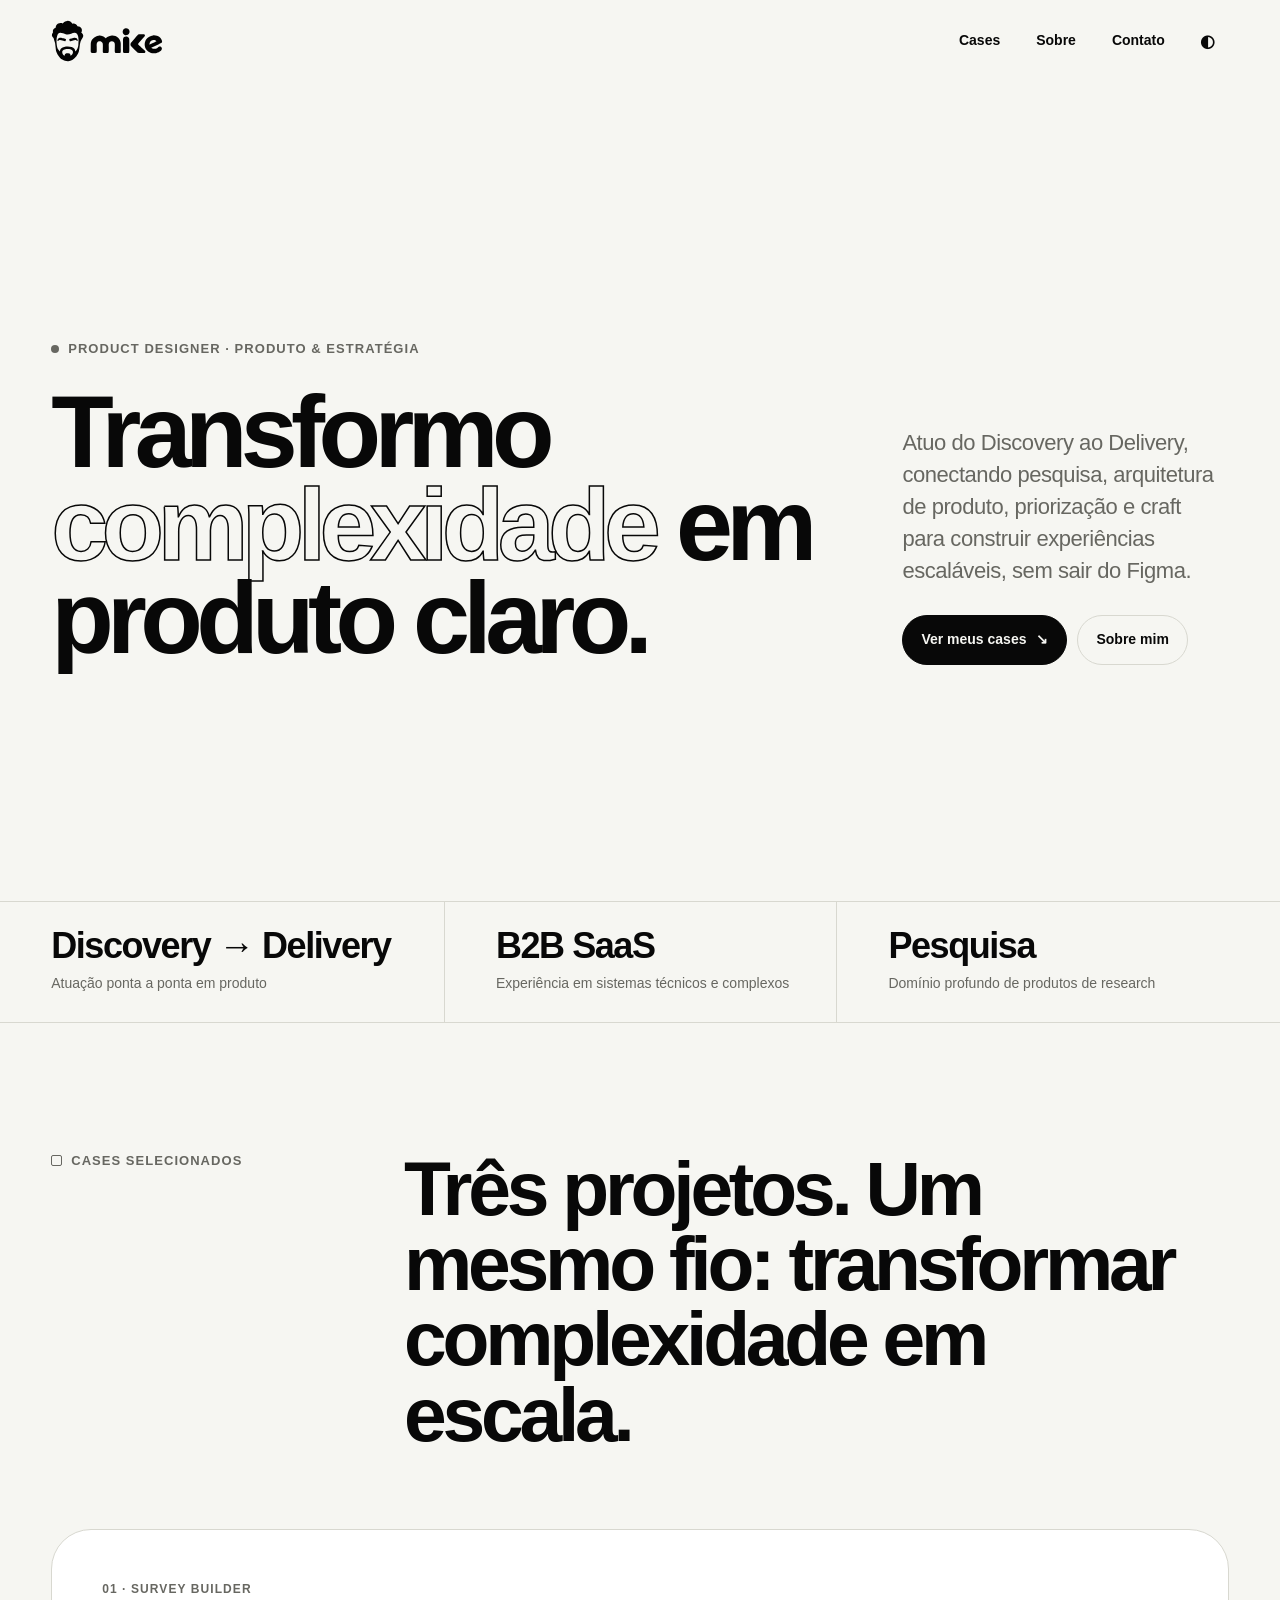
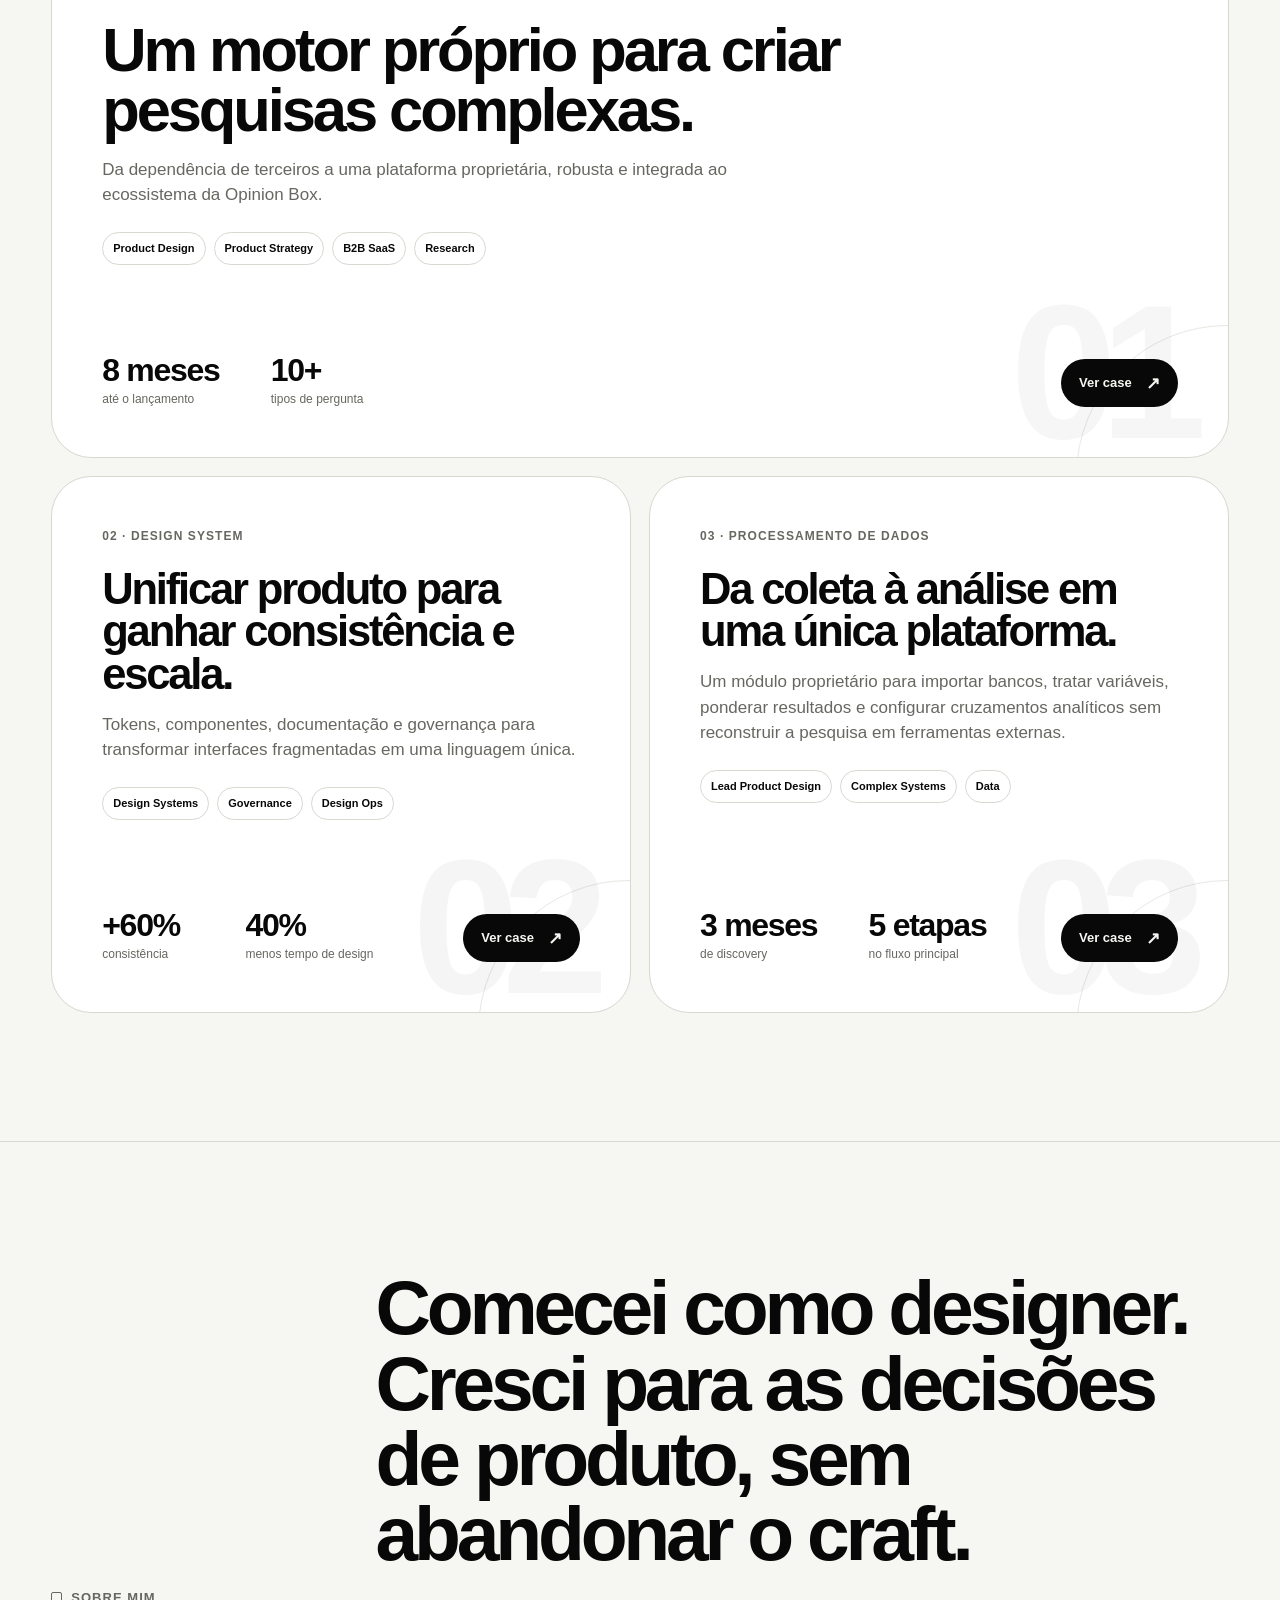
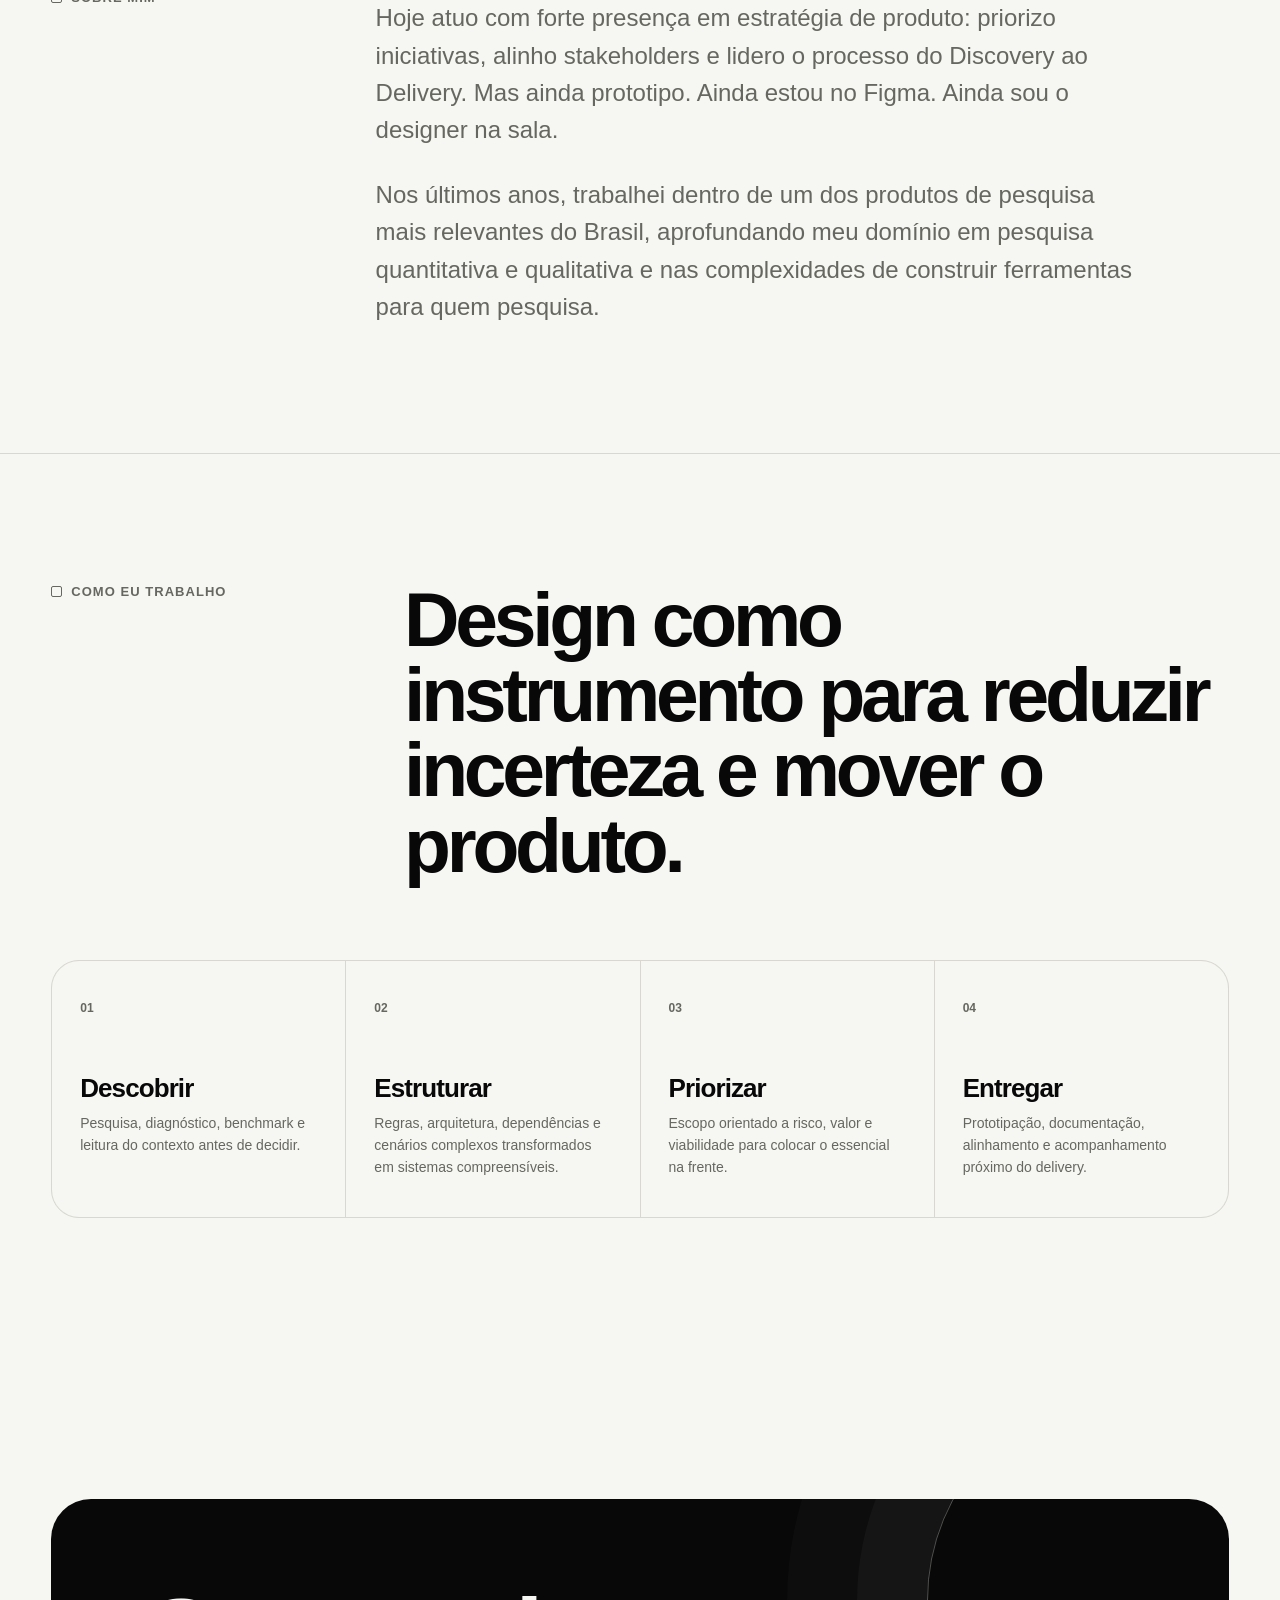
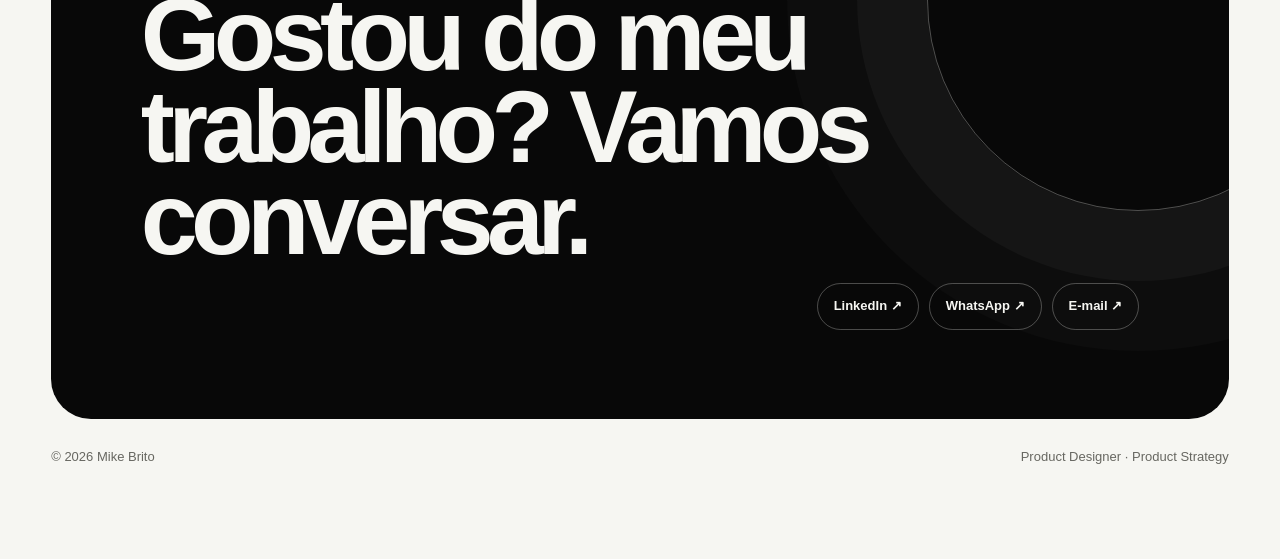
==== index.html @ 039dd430 "Update index.html" ====
<!doctype html>
<html lang="pt-BR" data-theme="light">
<head>
  <meta charset="utf-8" />
  <meta name="robots" content="noindex, nofollow, nosnippet">
  <meta name="googlebot" content="noindex, nofollow, nosnippet">
  <meta name="google-site-verification" content="HN3gIO4SjZoEj9c43ZA66vziBzA7fqectiGhydKP_Zc" />
  <meta name="viewport" content="width=device-width, initial-scale=1" />
  <meta name="description" content="Portfólio de Mike Brito, Product Designer com atuação em estratégia de produto, sistemas complexos e B2B SaaS." />
  <meta name="theme-color" content="#f6f6f2" />
  <title>Mike Brito | Product Designer</title>
  <link rel="canonical" href="https://mikebrito.com.br/" />
  <meta property="og:type" content="website" />
  <meta property="og:locale" content="pt_BR" />
  <meta property="og:site_name" content="Mike Brito | Product Designer" />
  <meta property="og:title" content="Mike Brito | Product Designer" />
  <meta property="og:description" content="Portfólio de Mike Brito, Product Designer com atuação em estratégia de produto, sistemas complexos, UX Research, Design Systems e B2B SaaS." />
  <meta property="og:url" content="https://mikebrito.com.br/" />
  <meta name="twitter:card" content="summary" />
  <meta name="twitter:title" content="Mike Brito | Product Designer" />
  <meta name="twitter:description" content="Portfólio de Mike Brito, Product Designer com atuação em estratégia de produto, sistemas complexos, UX Research, Design Systems e B2B SaaS." />
  <link rel="icon" href="./assets/favicon.svg" type="image/svg+xml" />
  <link rel="manifest" href="./site.webmanifest" />
  <link rel="stylesheet" href="./styles.css" />
</head>
<body>
  <a class="skip-link" href="#conteudo">Pular para o conteúdo</a>

  <header class="site-header">
    <div class="shell nav">
      <a class="brand" href="/" aria-label="Mike Brito, início">
        <img src="./assets/logo.svg" alt="Mike" />
      </a>
      <nav class="nav-links" aria-label="Navegação principal">
        <a href="#cases">Cases</a>
        <a href="#sobre">Sobre</a>
        <a href="#contato">Contato</a>
        <button class="theme-toggle" type="button" aria-label="Alternar tema"><span>◐</span></button>
      </nav>
    </div>
  </header>

  <main id="conteudo">
    <section class="hero">
      <div class="shell hero-grid">
        <div class="reveal">
          <div class="eyebrow">Product Designer · Produto & estratégia</div>
          <h1>Transformo <span class="outline">complexidade</span> em produto claro.</h1>
        </div>
        <div class="hero-copy reveal">
          <p>Atuo do Discovery ao Delivery, conectando pesquisa, arquitetura de produto, priorização e craft para construir experiências escaláveis, sem sair do Figma.</p>
          <div class="cta-row">
            <a class="btn btn-primary" href="#cases">Ver meus cases <span class="arrow">↘</span></a>
            <a class="btn btn-secondary" href="#sobre">Sobre mim</a>
          </div>
        </div>
      </div>
    </section>

    <div class="signal-strip">
      <div class="shell signal-grid">
        <div class="signal reveal"><strong>Discovery → Delivery</strong><span>Atuação ponta a ponta em produto</span></div>
        <div class="signal reveal"><strong>B2B SaaS</strong><span>Experiência em sistemas técnicos e complexos</span></div>
        <div class="signal reveal"><strong>Pesquisa</strong><span>Domínio profundo de produtos de research</span></div>
      </div>
    </div>

    <section class="section" id="cases">
      <div class="shell">
        <div class="section-head reveal">
          <div class="kicker">Cases selecionados</div>
          <h2>Três projetos. Um mesmo fio: transformar complexidade em escala.</h2>
        </div>

        <div class="work-grid">
          <article class="case-card large reveal" data-number="01">
            <div class="card-content">
              <div class="card-index">01 · SURVEY BUILDER</div>
              <h3 class="card-title">Um motor próprio para criar pesquisas complexas.</h3>
              <p class="card-desc">Da dependência de terceiros a uma plataforma proprietária, robusta e integrada ao ecossistema da Opinion Box.</p>
              <div class="card-tags">
                <span class="tag">Product Design</span>
                <span class="tag">Product Strategy</span>
                <span class="tag">B2B SaaS</span>
                <span class="tag">Research</span>
              </div>
            </div>
            <div class="card-footer">
              <div class="case-stats" aria-label="Destaques do projeto">
                <div class="case-stat"><strong>8 meses</strong><span>até o lançamento</span></div>
                <div class="case-stat"><strong>10+</strong><span>tipos de pergunta</span></div>
              </div>
              <a class="case-cta" href="./cases/survey-builder/">Ver case <span aria-hidden="true">↗</span></a>
            </div>
          </article>

          <article class="case-card half reveal" data-number="02">
            <div class="card-content">
              <div class="card-index">02 · DESIGN SYSTEM</div>
              <h3 class="card-title">Unificar produto para ganhar consistência e escala.</h3>
              <p class="card-desc">Tokens, componentes, documentação e governança para transformar interfaces fragmentadas em uma linguagem única.</p>
              <div class="card-tags">
                <span class="tag">Design Systems</span>
                <span class="tag">Governance</span>
                <span class="tag">Design Ops</span>
              </div>
            </div>
            <div class="card-footer">
              <div class="case-stats" aria-label="Destaques do projeto">
                <div class="case-stat"><strong>+60%</strong><span>consistência</span></div>
                <div class="case-stat"><strong>40%</strong><span>menos tempo de design</span></div>
              </div>
              <a class="case-cta" href="./cases/design-system/">Ver case <span aria-hidden="true">↗</span></a>
            </div>
          </article>

          <article class="case-card half reveal" data-number="03">
            <div class="card-content">
              <div class="card-index">03 · PROCESSAMENTO DE DADOS</div>
              <h3 class="card-title">Da coleta à análise em uma única plataforma.</h3>
              <p class="card-desc">Um módulo proprietário para importar bancos, tratar variáveis, ponderar resultados e configurar cruzamentos analíticos sem reconstruir a pesquisa em ferramentas externas.</p>
              <div class="card-tags">
                <span class="tag">Lead Product Design</span>
                <span class="tag">Complex Systems</span>
                <span class="tag">Data</span>
              </div>
            </div>
            <div class="card-footer">
              <div class="case-stats" aria-label="Destaques do projeto">
                <div class="case-stat"><strong>3 meses</strong><span>de discovery</span></div>
                <div class="case-stat"><strong>5 etapas</strong><span>no fluxo principal</span></div>
              </div>
              <a class="case-cta" href="./cases/processamento-de-dados/">Ver case <span aria-hidden="true">↗</span></a>
            </div>
          </article>
        </div>
      </div>
    </section>

    <section class="statement" id="sobre">
      <div class="shell statement-grid">
        <div class="kicker reveal">Sobre mim</div>
        <div class="reveal">
          <h2>Comecei como designer. Cresci para as decisões de produto, sem abandonar o craft.</h2>
          <p>Hoje atuo com forte presença em estratégia de produto: priorizo iniciativas, alinho stakeholders e lidero o processo do Discovery ao Delivery. Mas ainda prototipo. Ainda estou no Figma. Ainda sou o designer na sala.</p>
          <p>Nos últimos anos, trabalhei dentro de um dos produtos de pesquisa mais relevantes do Brasil, aprofundando meu domínio em pesquisa quantitativa e qualitativa e nas complexidades de construir ferramentas para quem pesquisa.</p>
        </div>
      </div>
    </section>

    <section class="section">
      <div class="shell">
        <div class="section-head reveal">
          <div class="kicker">Como eu trabalho</div>
          <h2>Design como instrumento para reduzir incerteza e mover o produto.</h2>
        </div>
        <div class="practice-grid reveal">
          <article class="practice"><span class="n">01</span><h3>Descobrir</h3><p>Pesquisa, diagnóstico, benchmark e leitura do contexto antes de decidir.</p></article>
          <article class="practice"><span class="n">02</span><h3>Estruturar</h3><p>Regras, arquitetura, dependências e cenários complexos transformados em sistemas compreensíveis.</p></article>
          <article class="practice"><span class="n">03</span><h3>Priorizar</h3><p>Escopo orientado a risco, valor e viabilidade para colocar o essencial na frente.</p></article>
          <article class="practice"><span class="n">04</span><h3>Entregar</h3><p>Prototipação, documentação, alinhamento e acompanhamento próximo do delivery.</p></article>
        </div>
      </div>
    </section>

    <section class="contact" id="contato">
      <div class="shell">
        <div class="contact-box reveal">
          <h2>Gostou do meu trabalho? Vamos conversar.</h2>
          <div class="contact-bottom">
            <p></p>
            <div class="contact-links">
              <a href="https://www.linkedin.com/in/mikecbrito/" target="_blank" rel="noopener noreferrer" aria-label="Abrir LinkedIn de Mike Brito">LinkedIn ↗</a>
              <a href="https://wa.me/5531975330995" target="_blank" rel="noopener noreferrer" aria-label="Conversar com Mike Brito pelo WhatsApp">WhatsApp ↗</a>
              <a href="mailto:mikecbrito@gmail.com" aria-label="Enviar e-mail para Mike Brito">E-mail ↗</a>
            </div>
          </div>
        </div>
        <footer class="site-footer"><span>© 2026 Mike Brito</span><span>Product Designer · Product Strategy</span></footer>
      </div>
    </section>
  </main>

  <script src="./script.js"></script>
</body>
</html>
---- styles.css ----
:root {
  --bg: #f6f6f2;
  --surface: #ffffff;
  --surface-2: #ecece6;
  --fg: #080808;
  --muted: #676761;
  --line: #d8d8d0;
  --soft: #efefe9;
  --inverse: #ffffff;
  --shadow: 0 18px 60px rgba(0,0,0,.08);
  --radius-sm: 16px;
  --radius: 28px;
  --radius-lg: 40px;
  --max: 1240px;
  --pad: clamp(20px, 4vw, 56px);
  --display: "Inter", "SF Pro Display", "Segoe UI", Helvetica, Arial, sans-serif;
  --body: "Inter", "SF Pro Text", "Segoe UI", Helvetica, Arial, sans-serif;
}

html[data-theme="dark"] {
  --bg: #0a0a0a;
  --surface: #111111;
  --surface-2: #181818;
  --fg: #f5f5f1;
  --muted: #a9a9a2;
  --line: #2d2d2a;
  --soft: #171715;
  --inverse: #080808;
  --shadow: 0 18px 60px rgba(0,0,0,.35);
}

* { box-sizing: border-box; }
html { scroll-behavior: smooth; }
body {
  margin: 0;
  color: var(--fg);
  background: var(--bg);
  font-family: var(--body);
  font-size: 16px;
  line-height: 1.55;
  -webkit-font-smoothing: antialiased;
  text-rendering: optimizeLegibility;
}

body::selection { background: var(--fg); color: var(--bg); }
a { color: inherit; text-decoration: none; }
button, a { -webkit-tap-highlight-color: transparent; }
img, svg { max-width: 100%; display: block; }

.skip-link {
  position: fixed;
  left: 16px;
  top: -60px;
  z-index: 1000;
  background: var(--fg);
  color: var(--bg);
  padding: 10px 14px;
  border-radius: 999px;
  transition: top .2s ease;
}
.skip-link:focus { top: 16px; }

.shell { width: min(calc(100% - (var(--pad) * 2)), var(--max)); margin-inline: auto; }

.site-header {
  position: sticky;
  top: 0;
  z-index: 100;
  border-bottom: 1px solid transparent;
  transition: background .25s ease, border-color .25s ease, backdrop-filter .25s ease;
}
.site-header.scrolled {
  background: color-mix(in srgb, var(--bg) 86%, transparent);
  border-color: var(--line);
  backdrop-filter: blur(18px);
}
.nav {
  height: 82px;
  display: flex;
  align-items: center;
  justify-content: space-between;
  gap: 24px;
}
.brand { display: inline-flex; align-items: center; width: 112px; }
.brand img { width: 100%; filter: none; }
html[data-theme="dark"] .brand img { filter: invert(1); }
.nav-links { display: flex; align-items: center; gap: 8px; }
.nav-links a, .theme-toggle {
  font-size: 14px;
  font-weight: 650;
  padding: 10px 14px;
  border-radius: 999px;
  border: 0;
  background: transparent;
  color: var(--fg);
}
.nav-links a:hover, .theme-toggle:hover { background: var(--soft); }
.theme-toggle { cursor: pointer; width: 42px; height: 42px; display: grid; place-items: center; padding: 0; }
.theme-toggle span { font-size: 17px; line-height: 1; }

.hero {
  min-height: calc(100svh - 82px);
  display: grid;
  align-items: center;
  padding: clamp(54px, 8vw, 110px) 0 86px;
}
.hero-grid { display: grid; grid-template-columns: 1.4fr .6fr; gap: clamp(40px, 7vw, 100px); align-items: end; }
.eyebrow {
  display: inline-flex;
  align-items: center;
  gap: 9px;
  font-size: 13px;
  font-weight: 750;
  letter-spacing: .08em;
  text-transform: uppercase;
  color: var(--muted);
  margin-bottom: 26px;
}
.eyebrow::before { content: ""; width: 8px; height: 8px; border-radius: 50%; background: currentColor; }
.hero h1, .case-hero h1 {
  margin: 0;
  font-family: var(--display);
  font-size: clamp(54px, 8vw, 118px);
  line-height: .91;
  letter-spacing: -.065em;
  font-weight: 800;
  max-width: 1100px;
}
.hero h1 .outline { color: transparent; -webkit-text-stroke: 1.5px var(--fg); }
.hero-copy { max-width: 420px; }
.hero-copy p { margin: 0 0 28px; color: var(--muted); font-size: clamp(18px, 2vw, 22px); line-height: 1.45; letter-spacing: -.02em; }
.cta-row { display: flex; flex-wrap: wrap; gap: 10px; }
.btn {
  display: inline-flex;
  align-items: center;
  justify-content: center;
  gap: 10px;
  min-height: 50px;
  padding: 0 18px;
  border-radius: 999px;
  border: 1px solid var(--line);
  font-size: 14px;
  font-weight: 750;
  transition: transform .2s ease, background .2s ease, color .2s ease, border-color .2s ease;
}
.btn:hover { transform: translateY(-2px); }
.btn-primary { background: var(--fg); color: var(--bg); border-color: var(--fg); }
.btn-secondary { background: transparent; }
.btn .arrow { transition: transform .2s ease; }
.btn:hover .arrow { transform: translate(2px,-2px); }

.signal-strip { border-block: 1px solid var(--line); }
.signal-grid { display: grid; grid-template-columns: repeat(3, 1fr); }
.signal { padding: 26px 0; }
.signal + .signal { border-left: 1px solid var(--line); padding-left: clamp(24px, 4vw, 56px); }
.signal strong { display: block; font-size: clamp(24px, 3vw, 36px); line-height: 1; letter-spacing: -.04em; margin-bottom: 7px; }
.signal span { color: var(--muted); font-size: 14px; }

.section { padding: clamp(86px, 10vw, 150px) 0; }
.section-head { display: grid; grid-template-columns: .55fr 1.45fr; gap: 40px; align-items: start; margin-bottom: clamp(44px, 6vw, 84px); }
.kicker { font-size: 13px; font-weight: 750; text-transform: uppercase; letter-spacing: .08em; color: var(--muted); }
.section-head h2, .statement h2 {
  margin: 0;
  font-size: clamp(42px, 6vw, 84px);
  line-height: .98;
  letter-spacing: -.055em;
  font-weight: 780;
  max-width: 900px;
}

.work-grid {
  display: grid;
  grid-template-columns: repeat(12, 1fr);
  gap: 18px;
}

.case-card {
  position: relative;
  overflow: hidden;
  grid-column: span 6;
  min-height: 480px;
  border-radius: var(--radius-lg);
  background: var(--surface);
  border: 1px solid var(--line);
  padding: clamp(30px, 4vw, 50px);
  display: flex;
  flex-direction: column;
  justify-content: space-between;
  isolation: isolate;
  transition: transform .3s cubic-bezier(.2,.8,.2,1), border-color .3s ease, box-shadow .3s ease;
}

.case-card::before {
  content: "";
  position: absolute;
  width: 300px;
  height: 300px;
  border: 1px solid var(--line);
  border-radius: 50%;
  right: -150px;
  bottom: -170px;
  z-index: -1;
  opacity: .6;
}

.case-card::after {
  content: attr(data-number);
  position: absolute;
  right: clamp(22px, 3vw, 42px);
  bottom: 16px;
  z-index: -1;
  font-size: clamp(110px, 15vw, 210px);
  line-height: .72;
  letter-spacing: -.09em;
  font-weight: 800;
  color: var(--fg);
  opacity: .035;
  pointer-events: none;
}

.case-card:hover {
  transform: translateY(-4px);
  border-color: color-mix(in srgb, var(--fg) 24%, var(--line));
  box-shadow: 0 18px 48px rgba(0,0,0,.07);
}

.case-card.large {
  grid-column: span 12;
  min-height: 500px;
}

.card-content {
  position: relative;
  z-index: 1;
  max-width: 720px;
}

.case-card.large .card-content { max-width: 820px; }

.card-index {
  font-size: 12px;
  font-weight: 800;
  letter-spacing: .09em;
  color: var(--muted);
}

.card-title {
  margin: 22px 0 16px;
  font-size: clamp(38px, 4.8vw, 68px);
  line-height: .98;
  letter-spacing: -.05em;
  max-width: 820px;
}

.half .card-title {
  font-size: clamp(34px, 3.4vw, 50px);
  max-width: 560px;
}

.card-desc {
  color: var(--muted);
  font-size: 17px;
  line-height: 1.5;
  max-width: 650px;
  margin: 0 0 24px;
}

.card-tags {
  display: flex;
  flex-wrap: wrap;
  gap: 8px;
}

.tag {
  padding: 7px 10px;
  border: 1px solid var(--line);
  border-radius: 999px;
  font-size: 11px;
  font-weight: 700;
  background: color-mix(in srgb, var(--surface) 92%, transparent);
}

.card-footer {
  position: relative;
  z-index: 1;
  display: flex;
  align-items: end;
  justify-content: space-between;
  gap: 28px;
  padding-top: clamp(54px, 7vw, 90px);
}

.case-stats {
  display: flex;
  gap: clamp(24px, 4vw, 54px);
  flex-wrap: wrap;
}

.case-stat { min-width: 92px; }

.case-stat strong {
  display: block;
  font-size: clamp(23px, 2.5vw, 34px);
  line-height: 1;
  letter-spacing: -.04em;
  margin-bottom: 6px;
}

.case-stat span {
  display: block;
  color: var(--muted);
  font-size: 12px;
  line-height: 1.25;
}

.case-cta {
  flex: 0 0 auto;
  display: inline-flex;
  align-items: center;
  justify-content: center;
  gap: 14px;
  min-height: 48px;
  padding: 0 18px;
  border-radius: 999px;
  background: var(--fg);
  color: var(--bg);
  font-size: 13px;
  font-weight: 800;
  transition: transform .2s ease, gap .2s ease;
}

.case-cta span {
  font-size: 17px;
  line-height: 1;
  transition: transform .2s ease;
}

.case-cta:hover { gap: 18px; }
.case-cta:hover span { transform: translate(2px,-2px); }

.statement { border-block: 1px solid var(--line); padding: clamp(80px, 10vw, 150px) 0; }
.statement-grid { display: grid; grid-template-columns: .5fr 1.5fr; gap: 40px; }
.statement p { max-width: 760px; color: var(--muted); font-size: clamp(19px, 2vw, 24px); margin: 28px 0 0; }

.practice-grid { display: grid; grid-template-columns: repeat(4, 1fr); gap: 1px; background: var(--line); border: 1px solid var(--line); border-radius: var(--radius); overflow: hidden; }
.practice { background: var(--bg); padding: 34px 28px 38px; min-height: 240px; }
.practice .n { font-size: 12px; color: var(--muted); font-weight: 800; }
.practice h3 { font-size: 26px; line-height: 1; letter-spacing: -.035em; margin: 56px 0 12px; }
.practice p { color: var(--muted); margin: 0; font-size: 14px; }

.contact {
  padding: clamp(90px, 12vw, 170px) 0 50px;
}
.contact-box {
  background: var(--fg);
  color: var(--bg);
  border-radius: var(--radius-lg);
  padding: clamp(34px, 7vw, 90px);
  min-height: 520px;
  display: flex;
  flex-direction: column;
  justify-content: space-between;
  position: relative;
  overflow: hidden;
}
.contact-box::after { content: ""; width: 420px; height: 420px; border: 1px solid color-mix(in srgb, var(--bg) 30%, transparent); border-radius: 50%; position: absolute; right: -120px; top: -110px; box-shadow: 0 0 0 70px rgba(255,255,255,.03), 0 0 0 140px rgba(255,255,255,.02); }
.contact-box h2 { margin: 0; font-size: clamp(52px, 8vw, 108px); line-height: .9; letter-spacing: -.065em; max-width: 850px; position: relative; z-index: 2; }
.contact-bottom { position: relative; z-index: 2; display: flex; justify-content: space-between; gap: 28px; align-items: end; }
.contact-bottom p { max-width: 520px; opacity: .68; margin: 0; font-size: 18px; }
.contact-links { display: flex; gap: 10px; flex-wrap: wrap; justify-content: flex-end; }
.contact-links a { padding: 12px 16px; border: 1px solid color-mix(in srgb, var(--bg) 28%, transparent); border-radius: 999px; font-size: 13px; font-weight: 750; }
.site-footer { padding: 28px 0 42px; color: var(--muted); font-size: 13px; display: flex; justify-content: space-between; gap: 20px; }

/* Case pages */
.case-main { overflow: clip; }
.back-link { display: inline-flex; gap: 8px; align-items: center; font-size: 13px; font-weight: 750; color: var(--muted); margin-bottom: 54px; }
.back-link:hover { color: var(--fg); }
.case-hero { padding: 70px 0 86px; }
.case-hero .eyebrow { margin-bottom: 20px; }
.case-hero h1 { font-size: clamp(58px, 8vw, 112px); max-width: 1180px; }
.case-deck { margin: 36px 0 0; max-width: 840px; color: var(--muted); font-size: clamp(20px, 2.4vw, 30px); line-height: 1.35; letter-spacing: -.025em; }
.case-meta { margin-top: 70px; display: grid; grid-template-columns: repeat(4, 1fr); border-top: 1px solid var(--line); }
.meta-item { padding: 22px 24px 0 0; }
.meta-item + .meta-item { padding-left: 24px; border-left: 1px solid var(--line); }
.meta-label { display:block; color: var(--muted); font-size: 11px; text-transform: uppercase; letter-spacing: .08em; font-weight: 800; margin-bottom: 7px; }
.meta-value { font-size: 15px; font-weight: 700; }

.case-cover { min-height: 620px; border-radius: var(--radius-lg); border: 1px solid var(--line); background: var(--surface); position: relative; overflow: hidden; }
.case-cover .card-visual { inset: 10% 0 0; }
.case-cover .pipeline { inset: 80px 5% -20px; }
.case-cover .ds-components { inset: 70px 4% -40px; grid-template-columns: repeat(6,1fr); }
.case-cover .survey-flow { bottom: 70px; transform: rotate(0deg); }
.cover-label { position: absolute; z-index: 5; left: 32px; top: 30px; font-size: 12px; font-weight: 800; color: var(--muted); letter-spacing: .06em; text-transform: uppercase; }

.case-layout { display: grid; grid-template-columns: 220px minmax(0, 800px); justify-content: center; gap: 70px; padding: 110px 0 130px; }
.case-toc { position: sticky; top: 118px; align-self: start; }
.case-toc-title { font-size: 11px; text-transform: uppercase; letter-spacing: .08em; font-weight: 800; color: var(--muted); margin-bottom: 16px; }
.case-toc a { display:block; font-size: 13px; color: var(--muted); padding: 7px 0; transition: color .2s ease, transform .2s ease; }
.case-toc a:hover, .case-toc a.active { color: var(--fg); transform: translateX(3px); }
.case-content { min-width: 0; }
.case-section { padding: 0 0 90px; scroll-margin-top: 120px; }
.case-section:last-child { padding-bottom: 0; }
.case-section .section-number { color: var(--muted); font-size: 12px; font-weight: 800; letter-spacing: .08em; margin-bottom: 18px; }
.case-section h2 { margin: 0 0 28px; font-size: clamp(38px, 5vw, 64px); line-height: 1; letter-spacing: -.05em; }
.case-section h3 { margin: 42px 0 14px; font-size: 25px; line-height: 1.15; letter-spacing: -.035em; }
.case-section p { margin: 0 0 20px; font-size: 18px; line-height: 1.68; color: var(--muted); }
.case-section strong { color: var(--fg); }
.case-section ul { margin: 20px 0 0; padding: 0; list-style: none; border-top: 1px solid var(--line); }
.case-section li { padding: 16px 0 16px 28px; border-bottom: 1px solid var(--line); font-size: 16px; color: var(--muted); position: relative; }
.case-section li::before { content: "↳"; position: absolute; left: 0; color: var(--fg); }
.quote { margin: 38px 0; padding: 30px 0; border-block: 1px solid var(--line); font-size: clamp(28px, 4vw, 44px); line-height: 1.12; letter-spacing: -.04em; font-weight: 700; }
.summary-grid { display: grid; grid-template-columns: repeat(3,1fr); gap: 12px; margin: 38px 0 8px; }
.summary-card { border: 1px solid var(--line); border-radius: 22px; padding: 24px; min-height: 220px; background: var(--surface); }
.summary-card span { font-size: 11px; text-transform: uppercase; letter-spacing: .08em; color: var(--muted); font-weight: 800; }
.summary-card h3 { margin: 48px 0 10px; font-size: 22px; }
.summary-card p { font-size: 14px; line-height: 1.5; margin: 0; }
.metric-grid { display: grid; grid-template-columns: repeat(3,1fr); gap: 12px; margin: 38px 0; }
.metric-box { min-height: 180px; background: var(--fg); color: var(--bg); border-radius: 22px; padding: 24px; display: flex; flex-direction: column; justify-content: space-between; }
.metric-box strong { color: inherit; font-size: clamp(34px,4vw,54px); line-height: .95; letter-spacing: -.05em; }
.metric-box span { opacity: .66; font-size: 13px; }
.process-steps { display: grid; grid-template-columns: repeat(2,1fr); gap: 12px; margin: 34px 0; }
.process-card { border: 1px solid var(--line); border-radius: 22px; padding: 24px; min-height: 210px; background: var(--surface); }
.process-card .step { font-size: 12px; color: var(--muted); font-weight: 800; }
.process-card h3 { margin: 44px 0 10px; font-size: 24px; }
.process-card p { font-size: 14px; line-height: 1.5; margin:0; }
.note { background: var(--soft); border-radius: 24px; padding: 26px; margin: 34px 0; }
.note p { margin:0; font-size: 15px; }

.next-case { border-top: 1px solid var(--line); padding: 72px 0 96px; }
.next-case a { display: flex; align-items: end; justify-content: space-between; gap: 30px; }
.next-case small { color: var(--muted); font-size: 12px; text-transform: uppercase; letter-spacing: .08em; font-weight: 800; display:block; margin-bottom: 12px; }
.next-case strong { font-size: clamp(36px,5vw,68px); line-height: .95; letter-spacing: -.05em; }
.next-case .next-arrow { font-size: 54px; transition: transform .2s ease; }
.next-case a:hover .next-arrow { transform: translate(8px,-8px); }

.reveal { opacity: 0; transform: translateY(18px); transition: opacity .6s ease, transform .6s cubic-bezier(.2,.8,.2,1); }
.reveal.visible { opacity: 1; transform: translateY(0); }

@media (prefers-reduced-motion: reduce) {
  html { scroll-behavior: auto; }
  *, *::before, *::after { transition: none !important; animation: none !important; }
  .reveal { opacity: 1; transform: none; }
}

@media (max-width: 980px) {
  .hero-grid, .section-head, .statement-grid { grid-template-columns: 1fr; }
  .hero-copy { max-width: 660px; }
  .case-card.half { grid-column: span 12; }
  .practice-grid { grid-template-columns: repeat(2,1fr); }
  .case-layout { grid-template-columns: 1fr; gap: 0; }
  .case-toc { display: none; }
  .case-content { max-width: 800px; margin-inline: auto; }
  .summary-grid, .metric-grid { grid-template-columns: 1fr; }
  .summary-card { min-height: 180px; }
  .case-meta { grid-template-columns: repeat(2,1fr); gap: 0; }
  .meta-item:nth-child(3) { border-left: 0; padding-left: 0; margin-top: 22px; padding-top: 22px; border-top: 1px solid var(--line); }
  .meta-item:nth-child(4) { margin-top: 22px; padding-top: 22px; border-top: 1px solid var(--line); }
}

@media (max-width: 720px) {
  .nav { height: 72px; }
  .brand { width: 96px; }
  .nav-links a { display:none; }
  .hero { min-height: auto; padding-top: 70px; }
  .hero h1 { font-size: clamp(52px, 16vw, 78px); }
  .signal-grid { grid-template-columns: 1fr; }
  .signal + .signal { border-left: 0; border-top: 1px solid var(--line); padding-left: 0; }
  .case-card, .case-card.large { min-height: 0; padding: 28px; }
  .card-footer { flex-direction: column; align-items: flex-start; padding-top: 54px; }
  .case-stats { gap: 28px; }
  .case-cta { width: 100%; justify-content: space-between; }
  .case-card::after { font-size: 140px; right: 18px; bottom: 14px; }
  .practice-grid { grid-template-columns: 1fr; }
  .contact-bottom { flex-direction: column; align-items: flex-start; }
  .contact-links { justify-content: flex-start; }
  .site-footer { flex-direction: column; }
  .case-hero { padding-top: 46px; }
  .case-hero h1 { font-size: clamp(50px, 15vw, 78px); }
  .case-meta { grid-template-columns: 1fr; }
  .meta-item, .meta-item + .meta-item, .meta-item:nth-child(3), .meta-item:nth-child(4) { border-left:0; border-top:1px solid var(--line); padding: 18px 0 0; margin-top:18px; }
  .case-cover { min-height: 480px; }
  .case-cover .ds-components { grid-template-columns: repeat(3,1fr); }
  .case-cover .survey-flow { left: -30%; right: -30%; bottom: 70px; }
  .case-layout { padding: 80px 0 100px; }
  .process-steps { grid-template-columns: 1fr; }
}

/* === Survey Builder case — editorial v5 === */
.case-hero-editorial { padding-bottom: 72px; }
.case-hero-editorial h1 { max-width: 1080px; }
.case-meta-editorial { margin-top: 64px; }

.case-visual-lead { padding-bottom: 74px; }
.product-frame {
  border: 1px solid var(--line);
  background: var(--surface);
  border-radius: clamp(22px, 3vw, 34px);
  overflow: hidden;
  box-shadow: var(--shadow);
}
.product-frame img { width: 100%; height: auto; }
.product-frame-bar {
  min-height: 48px;
  display: flex;
  align-items: center;
  gap: 7px;
  padding: 0 18px;
  border-bottom: 1px solid var(--line);
  background: var(--surface);
}
.product-frame-bar > span { width: 8px; height: 8px; border-radius: 50%; background: var(--line); }
.product-frame-bar small { margin-left: 8px; color: var(--muted); font-size: 11px; font-weight: 700; letter-spacing: .02em; }
.product-frame-hero { border-radius: clamp(24px, 4vw, 42px); }
.visual-lead-caption { display: grid; grid-template-columns: 220px 1fr; gap: 34px; padding: 20px 6px 0; }
.visual-lead-caption span { text-transform: uppercase; letter-spacing: .08em; font-size: 11px; font-weight: 800; color: var(--muted); }
.visual-lead-caption p { margin: 0; max-width: 680px; color: var(--muted); font-size: 14px; }

.case-punchline { border-block: 1px solid var(--line); padding: clamp(64px, 8vw, 108px) 0; }
.case-punchline-grid { display: grid; grid-template-columns: 220px minmax(0, 1fr); gap: 70px; align-items: start; }
.case-punchline p { margin: 0; max-width: 880px; font-size: clamp(32px, 4.7vw, 62px); line-height: 1.03; letter-spacing: -.045em; font-weight: 720; }

.case-layout-wide { grid-template-columns: 210px minmax(0, 820px); gap: 72px; }
.case-content-editorial .case-section { padding-bottom: 112px; }
.case-lead { font-size: 21px !important; line-height: 1.55 !important; color: var(--fg) !important; }
.summary-grid-clean .summary-card { min-height: 250px; }

.constraint-band { margin: 42px 0 46px; display: grid; grid-template-columns: repeat(3, 1fr); border-block: 1px solid var(--line); }
.constraint-band > div { padding: 28px 20px 30px 0; }
.constraint-band > div + div { border-left: 1px solid var(--line); padding-left: 24px; }
.constraint-band strong { display: block; font-size: clamp(35px, 4vw, 52px); line-height: 1; letter-spacing: -.05em; margin-bottom: 9px; }
.constraint-band span { display: block; color: var(--muted); font-size: 12px; line-height: 1.35; }

.decision-list { margin: 46px 0 0; border-top: 1px solid var(--line); }
.decision-list article { display: grid; grid-template-columns: 64px 1fr; gap: 18px; padding: 28px 0; border-bottom: 1px solid var(--line); }
.decision-list article > span { color: var(--muted); font-size: 12px; font-weight: 800; letter-spacing: .08em; padding-top: 6px; }
.decision-list h3 { margin: 0 0 9px; font-size: 24px; }
.decision-list p { margin: 0; font-size: 15px; line-height: 1.55; }

.case-media { margin: 44px 0 10px; }
.case-media-wide { width: min(1120px, calc(100vw - (var(--pad) * 2))); margin-left: 50%; transform: translateX(-50%); }
.media-frame { border: 1px solid var(--line); background: var(--surface); border-radius: 24px; overflow: hidden; box-shadow: 0 14px 45px rgba(0,0,0,.06); }
.media-frame img { width: 100%; }
.case-media figcaption { display: grid; grid-template-columns: 200px 1fr; gap: 28px; padding: 16px 4px 0; color: var(--muted); font-size: 13px; line-height: 1.45; }
.case-media figcaption strong { color: var(--fg); }

.media-pair { display: grid; grid-template-columns: 1fr 1fr; gap: 18px; margin-top: 18px; }
.media-pair .case-media { width: auto; margin: 0; transform: none; }
.media-pair .case-media figcaption { display: block; padding: 13px 4px 0; }
.media-pair .case-media figcaption strong { display: block; margin-bottom: 4px; }

.respondent-grid { display: grid; grid-template-columns: 1fr 320px; gap: clamp(42px, 6vw, 80px); align-items: center; margin-top: 34px; }
.respondent-copy p { max-width: 560px; }
.respondent-points { display: flex; flex-wrap: wrap; gap: 8px; margin-top: 28px; }
.respondent-points span { border: 1px solid var(--line); border-radius: 999px; padding: 8px 11px; font-size: 11px; font-weight: 750; }
.mobile-showcase { margin: 0; }
.phone-frame { background: #111; padding: 12px; border-radius: 42px; box-shadow: var(--shadow); max-width: 280px; margin-inline: auto; }
.phone-frame img { border-radius: 30px; width: 100%; }
.mobile-showcase figcaption { color: var(--muted); font-size: 11px; text-align: center; margin-top: 12px; }

.impact-list { margin-top: 40px; border-top: 1px solid var(--line); }
.impact-list > div { display: grid; grid-template-columns: 64px 1fr; gap: 18px; padding: 22px 0; border-bottom: 1px solid var(--line); }
.impact-list span { color: var(--muted); font-size: 12px; font-weight: 800; letter-spacing: .08em; }
.impact-list p { margin: 0; font-size: 15px; line-height: 1.5; }

.role-grid { display: grid; grid-template-columns: repeat(2, 1fr); gap: 12px; margin: 40px 0; }
.role-grid > div { min-height: 190px; border: 1px solid var(--line); border-radius: 22px; padding: 24px; background: var(--surface); }
.role-grid span { font-size: 11px; font-weight: 800; text-transform: uppercase; letter-spacing: .08em; color: var(--muted); }
.role-grid p { margin: 56px 0 0; font-size: 14px; line-height: 1.5; }
.closing-learning { margin-top: 54px; padding: 34px 0; border-block: 1px solid var(--line); }
.closing-learning span { display: block; color: var(--muted); font-size: 11px; font-weight: 800; text-transform: uppercase; letter-spacing: .08em; margin-bottom: 16px; }
.closing-learning p { margin: 0; color: var(--fg); font-size: clamp(24px, 3vw, 35px); line-height: 1.25; letter-spacing: -.03em; }

.case-gallery-end { border-top: 1px solid var(--line); padding: clamp(88px, 10vw, 140px) 0; }
.gallery-end-head { display: grid; grid-template-columns: 220px 1fr; gap: 70px; margin-bottom: 52px; }
.gallery-end-head h2 { margin: 0; max-width: 760px; font-size: clamp(40px, 5vw, 68px); line-height: 1; letter-spacing: -.05em; }

@media (max-width: 1100px) {
  .case-media-wide { width: 100%; margin-left: 0; transform: none; }
  .case-punchline-grid, .gallery-end-head { grid-template-columns: 1fr; gap: 22px; }
}

@media (max-width: 820px) {
  .visual-lead-caption { grid-template-columns: 1fr; gap: 8px; }
  .constraint-band { grid-template-columns: 1fr; }
  .constraint-band > div, .constraint-band > div + div { border-left: 0; padding: 22px 0; }
  .constraint-band > div + div { border-top: 1px solid var(--line); }
  .media-pair, .respondent-grid, .role-grid { grid-template-columns: 1fr; }
  .respondent-grid { gap: 34px; }
  .phone-frame { max-width: 300px; }
  .case-media figcaption { grid-template-columns: 1fr; gap: 4px; }
}

@media (max-width: 560px) {
  .product-frame-bar { min-height: 40px; padding-inline: 12px; }
  .product-frame-bar small { white-space: nowrap; overflow: hidden; text-overflow: ellipsis; }
  .case-punchline { padding: 56px 0; }
  .case-punchline p { font-size: 34px; }
  .decision-list article, .impact-list > div { grid-template-columns: 42px 1fr; gap: 10px; }
  .summary-grid-clean .summary-card { min-height: 190px; }
}

/* === Processamento + Design System cases — v6 === */
.process-steps-five { grid-template-columns: repeat(5, minmax(0, 1fr)); }
.process-steps-five .process-card { min-height: 250px; }
.compact-decisions { margin-top: 28px; }
.product-principle { margin-top: 48px; }

.dependency-flow {
  display: grid;
  grid-template-columns: minmax(0,1fr) auto minmax(0,1fr) auto minmax(0,1fr) auto minmax(0,1fr);
  gap: 12px;
  align-items: center;
  margin: 44px 0 12px;
}
.dependency-node {
  min-height: 156px;
  border: 1px solid var(--line);
  border-radius: 22px;
  background: var(--surface);
  padding: 20px;
  display: flex;
  flex-direction: column;
  justify-content: space-between;
}
.dependency-node > span {
  font-size: 10px;
  font-weight: 800;
  letter-spacing: .08em;
  color: var(--muted);
}
.dependency-node strong {
  display: block;
  font-size: 18px;
  line-height: 1.05;
  letter-spacing: -.025em;
}
.dependency-node small { color: var(--muted); font-size: 11px; }
.dependency-node-dark { background: var(--fg); color: var(--bg); border-color: var(--fg); }
.dependency-node-dark > span,
.dependency-node-dark small { color: color-mix(in srgb, var(--bg) 62%, transparent); }
.dependency-arrow { color: var(--muted); font-size: 22px; text-align: center; }

.ds-cover-frame { background: #fff; }
.ds-cover-frame img { display: block; width: 100%; }

.comparison-section { margin-top: 48px; }
.comparison-section-spaced { margin-top: 86px; }
.comparison-head {
  display: grid;
  grid-template-columns: 220px minmax(0, 1fr);
  gap: 36px;
  align-items: start;
  margin-bottom: 22px;
}
.comparison-head > span {
  font-size: 11px;
  font-weight: 800;
  letter-spacing: .08em;
  text-transform: uppercase;
  color: var(--muted);
}
.comparison-head p {
  margin: 0;
  max-width: 720px;
  color: var(--muted);
  font-size: 14px;
  line-height: 1.55;
}
.before-after-grid {
  display: grid;
  grid-template-columns: 1fr 1fr;
  gap: 18px;
  align-items: stretch;
}
.comparison-card { margin: 0; min-width: 0; }
.comparison-label {
  display: flex;
  align-items: baseline;
  justify-content: space-between;
  gap: 18px;
  padding: 0 4px 12px;
}
.comparison-label span {
  font-size: 12px;
  font-weight: 850;
  letter-spacing: .08em;
  text-transform: uppercase;
}
.comparison-label small { color: var(--muted); font-size: 11px; }
.comparison-before .media-frame { opacity: .78; }
.comparison-after .media-frame { box-shadow: 0 18px 54px rgba(0,0,0,.09); }
.comparison-card .media-frame {
  height: 100%;
  display: flex;
  align-items: center;
  background: #fff;
}
.comparison-card .media-frame img { width: 100%; height: auto; }

.result-band { margin-top: 42px; }
.result-metrics {
  display: grid;
  grid-template-columns: repeat(3, 1fr);
  gap: 12px;
  margin: 40px 0 48px;
}
.result-metrics > div {
  min-height: 210px;
  border: 1px solid var(--line);
  border-radius: 24px;
  background: var(--surface);
  padding: 24px;
  display: flex;
  flex-direction: column;
  justify-content: space-between;
}
.result-metrics strong {
  font-size: clamp(38px, 4.8vw, 62px);
  line-height: .95;
  letter-spacing: -.055em;
}
.result-metrics span {
  max-width: 210px;
  color: var(--muted);
  font-size: 12px;
  line-height: 1.4;
}
.collab-link { margin-top: 26px !important; }
.collab-link a {
  display: inline-flex;
  align-items: center;
  min-height: 42px;
  padding: 0 16px;
  border: 1px solid var(--line);
  border-radius: 999px;
  font-size: 12px;
  font-weight: 750;
}
.collab-link a:hover { border-color: var(--fg); }
.gallery-comparison { margin-top: 8px; }

@media (max-width: 1100px) {
  .process-steps-five { grid-template-columns: repeat(2, minmax(0, 1fr)); }
  .process-steps-five .process-card:last-child { grid-column: span 2; }
  .dependency-flow { grid-template-columns: 1fr; gap: 8px; }
  .dependency-arrow { transform: rotate(90deg); height: 24px; line-height: 24px; }
  .dependency-node { min-height: 130px; }
}

@media (max-width: 820px) {
  .before-after-grid, .result-metrics { grid-template-columns: 1fr; }
  .comparison-head { grid-template-columns: 1fr; gap: 8px; }
  .comparison-section-spaced { margin-top: 64px; }
  .comparison-before .media-frame { opacity: 1; }
}

@media (max-width: 560px) {
  .process-steps-five { grid-template-columns: 1fr; }
  .process-steps-five .process-card:last-child { grid-column: auto; }
  .dependency-node { min-height: 118px; }
  .result-metrics > div { min-height: 170px; }
}


/* === Identity rail, restrained interface layer v8 === */
.identity-rail-section {
  padding: 0 0 28px;
}
.identity-rail {
  display: grid;
  grid-template-columns: auto 1fr auto;
  align-items: center;
  gap: clamp(22px, 4vw, 52px);
  min-height: 92px;
  padding: 16px 20px;
  border: 1px solid var(--line);
  border-radius: 22px;
  background: var(--surface);
}
.identity-person {
  display: inline-flex;
  align-items: center;
  gap: 12px;
  min-width: max-content;
}
.identity-mark {
  width: 44px;
  height: 44px;
  display: grid;
  place-items: center;
  border: 1px solid var(--line);
  border-radius: 14px;
  background: var(--bg);
  overflow: hidden;
}
.identity-mark img {
  width: 26px;
  height: auto;
}
html[data-theme="dark"] .identity-mark img { filter: invert(1); }
.identity-name { display: grid; gap: 2px; }
.identity-name strong { font-size: 14px; line-height: 1.1; }
.identity-name small { color: var(--muted); font-size: 12px; }
.identity-meta {
  display: flex;
  justify-content: center;
  flex-wrap: wrap;
  gap: 8px;
}
.identity-meta span {
  display: inline-flex;
  align-items: center;
  min-height: 34px;
  padding: 0 12px;
  border: 1px solid var(--line);
  border-radius: 999px;
  color: var(--muted);
  font-size: 12px;
  font-weight: 700;
}
.identity-domain {
  display: inline-flex;
  align-items: center;
  gap: 8px;
  min-height: 40px;
  padding: 0 14px;
  border-radius: 999px;
  background: var(--fg);
  color: var(--bg);
  font-size: 12px;
  font-weight: 800;
  white-space: nowrap;
  transition: transform .2s ease;
}
.identity-domain:hover { transform: translateY(-2px); }

/* Subtle system details, kept out of the content hierarchy */
.section-head .kicker,
.statement-grid .kicker {
  display: inline-flex;
  align-items: center;
  gap: 9px;
}
.section-head .kicker::before,
.statement-grid .kicker::before {
  content: "";
  width: 9px;
  height: 9px;
  border: 1px solid currentColor;
  border-radius: 2px;
}

@media (max-width: 900px) {
  .identity-rail { grid-template-columns: 1fr auto; }
  .identity-meta { grid-column: 1 / -1; justify-content: flex-start; order: 3; }
}
@media (max-width: 620px) {
  .identity-rail { grid-template-columns: 1fr; align-items: start; }
  .identity-meta { grid-column: auto; }
  .identity-domain { width: fit-content; }
}
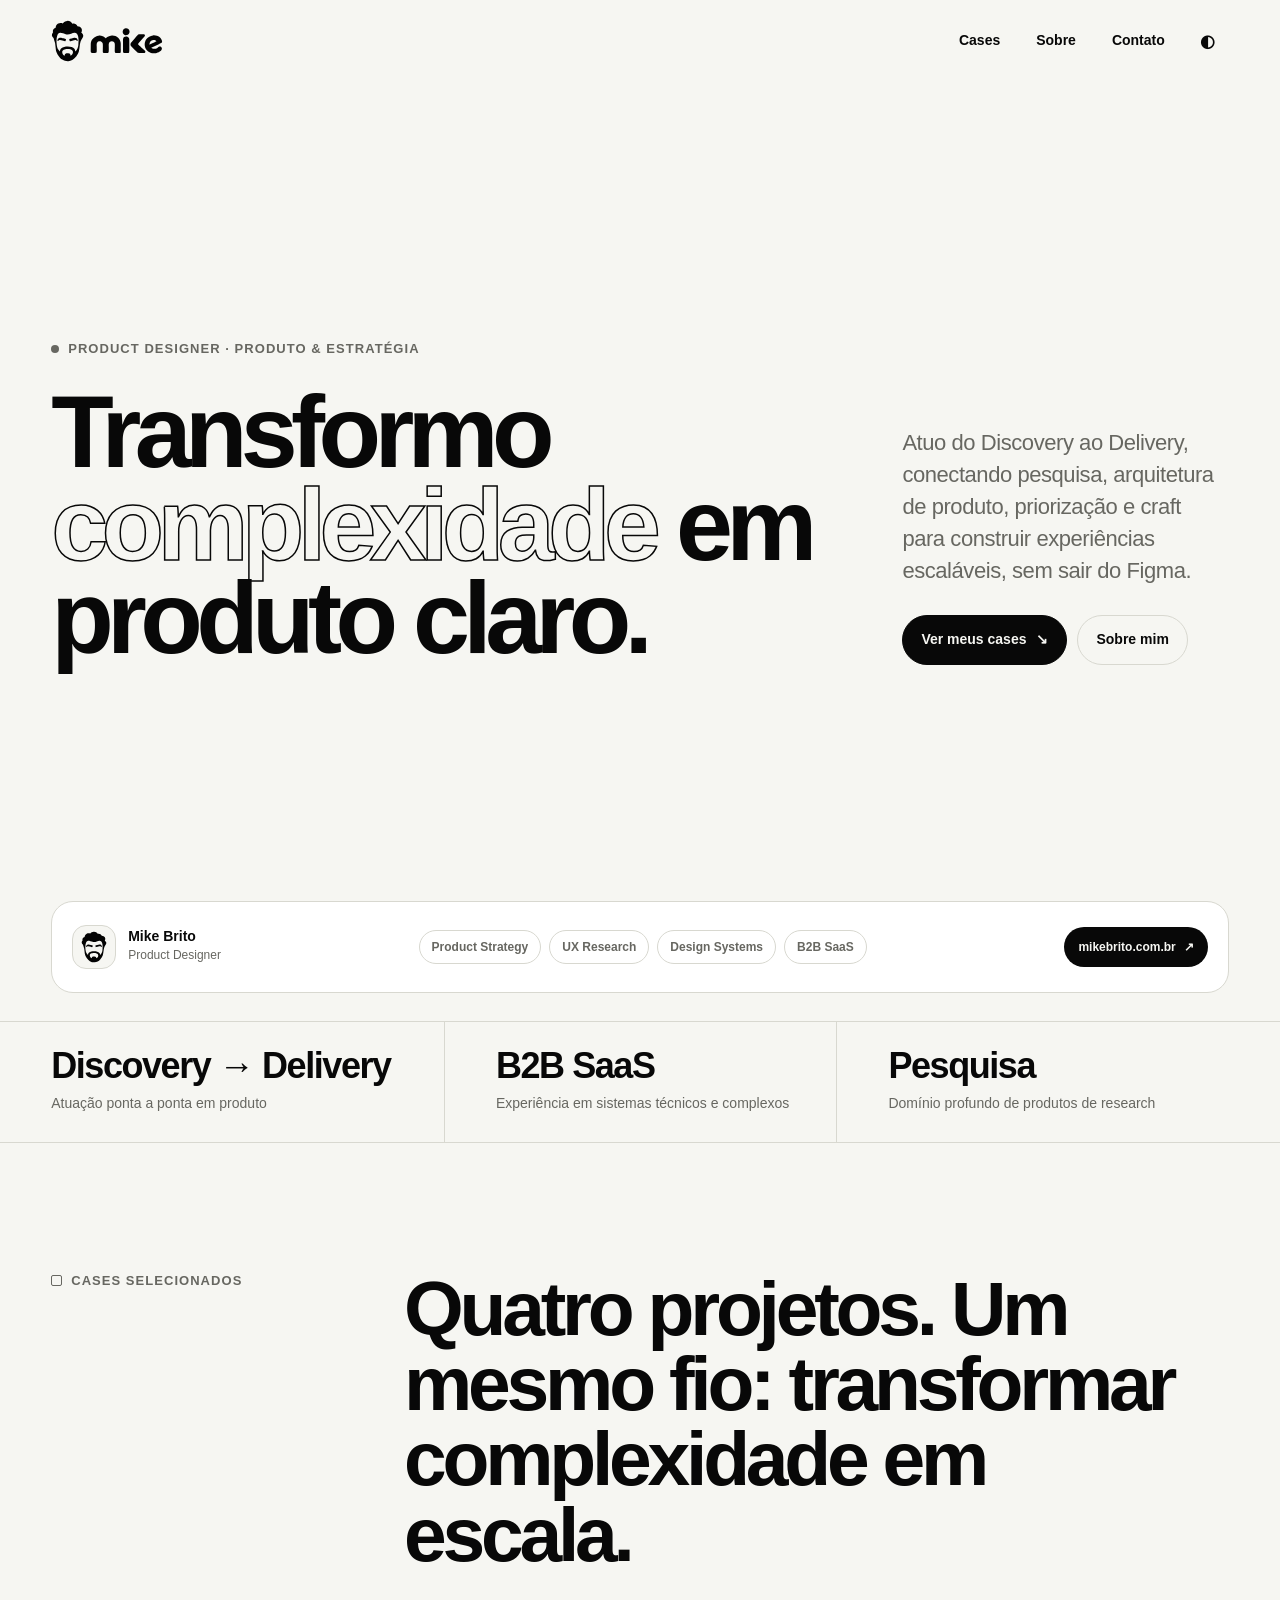
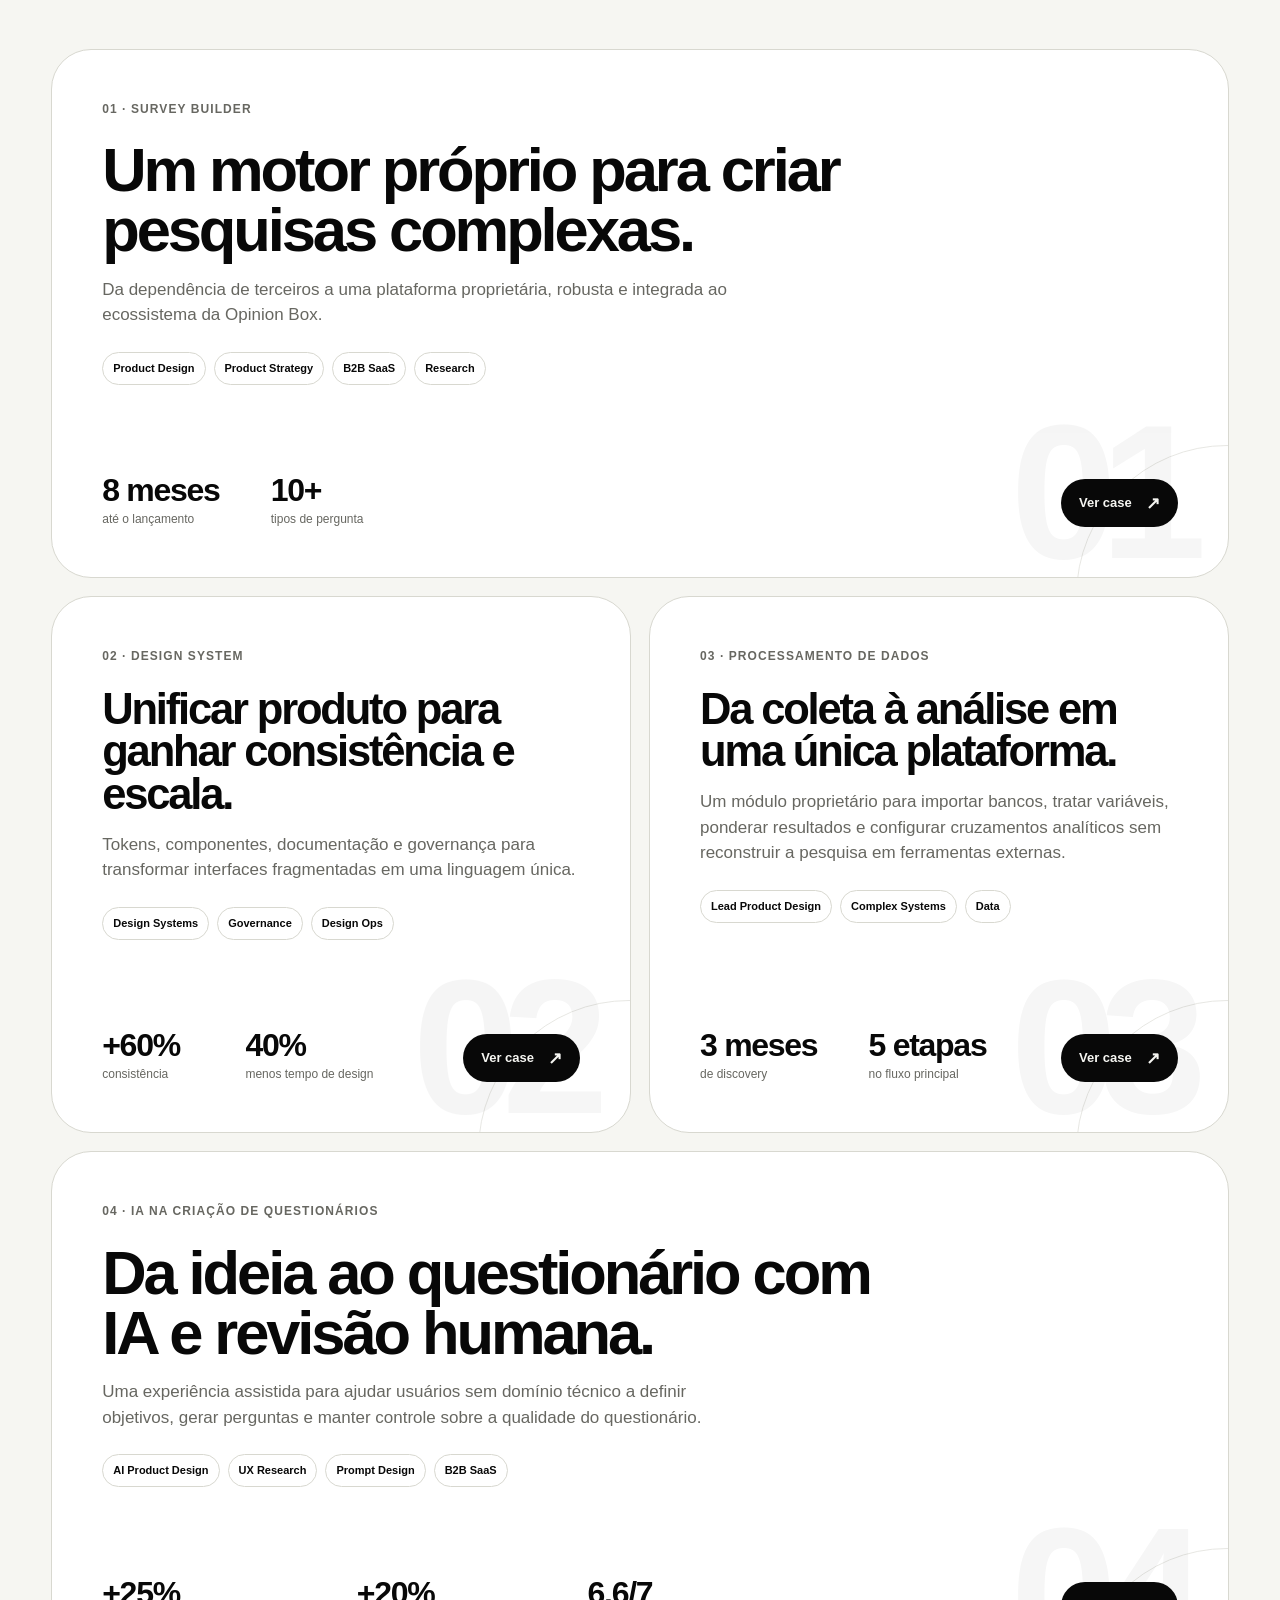
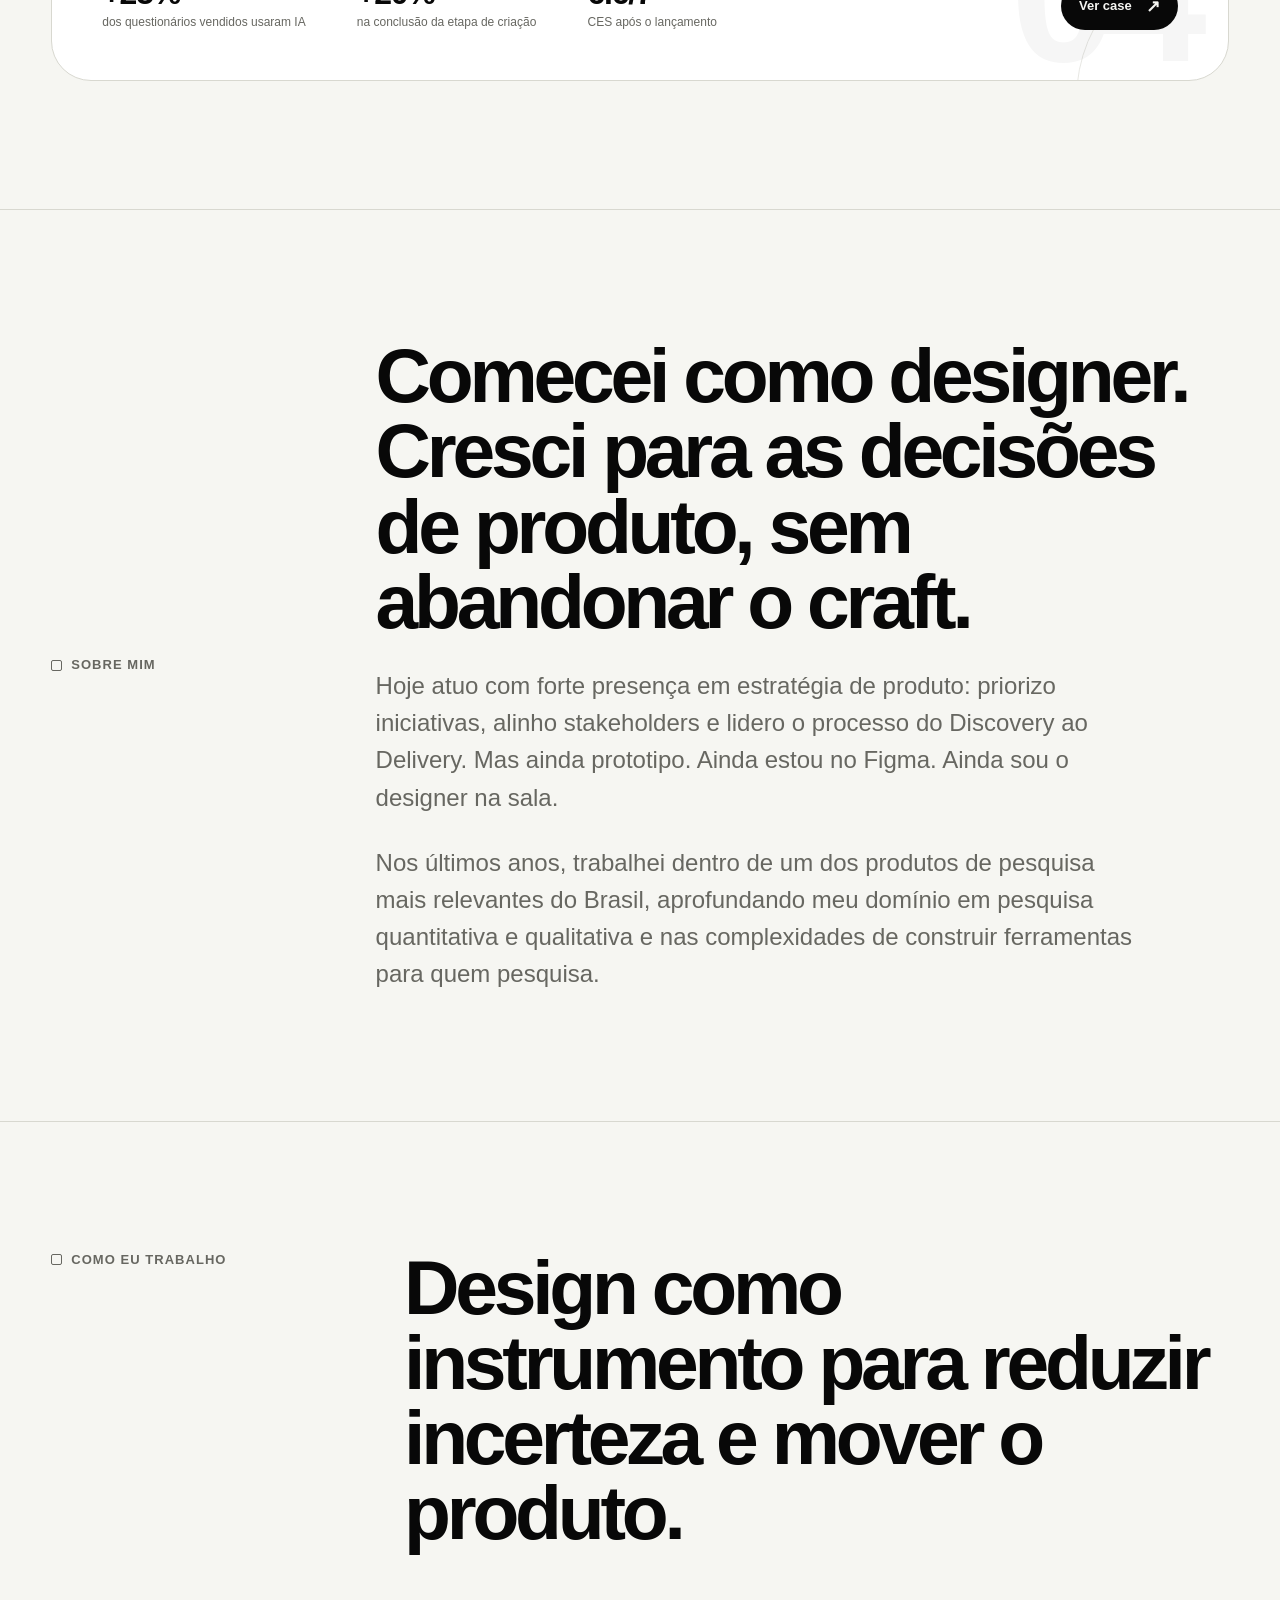
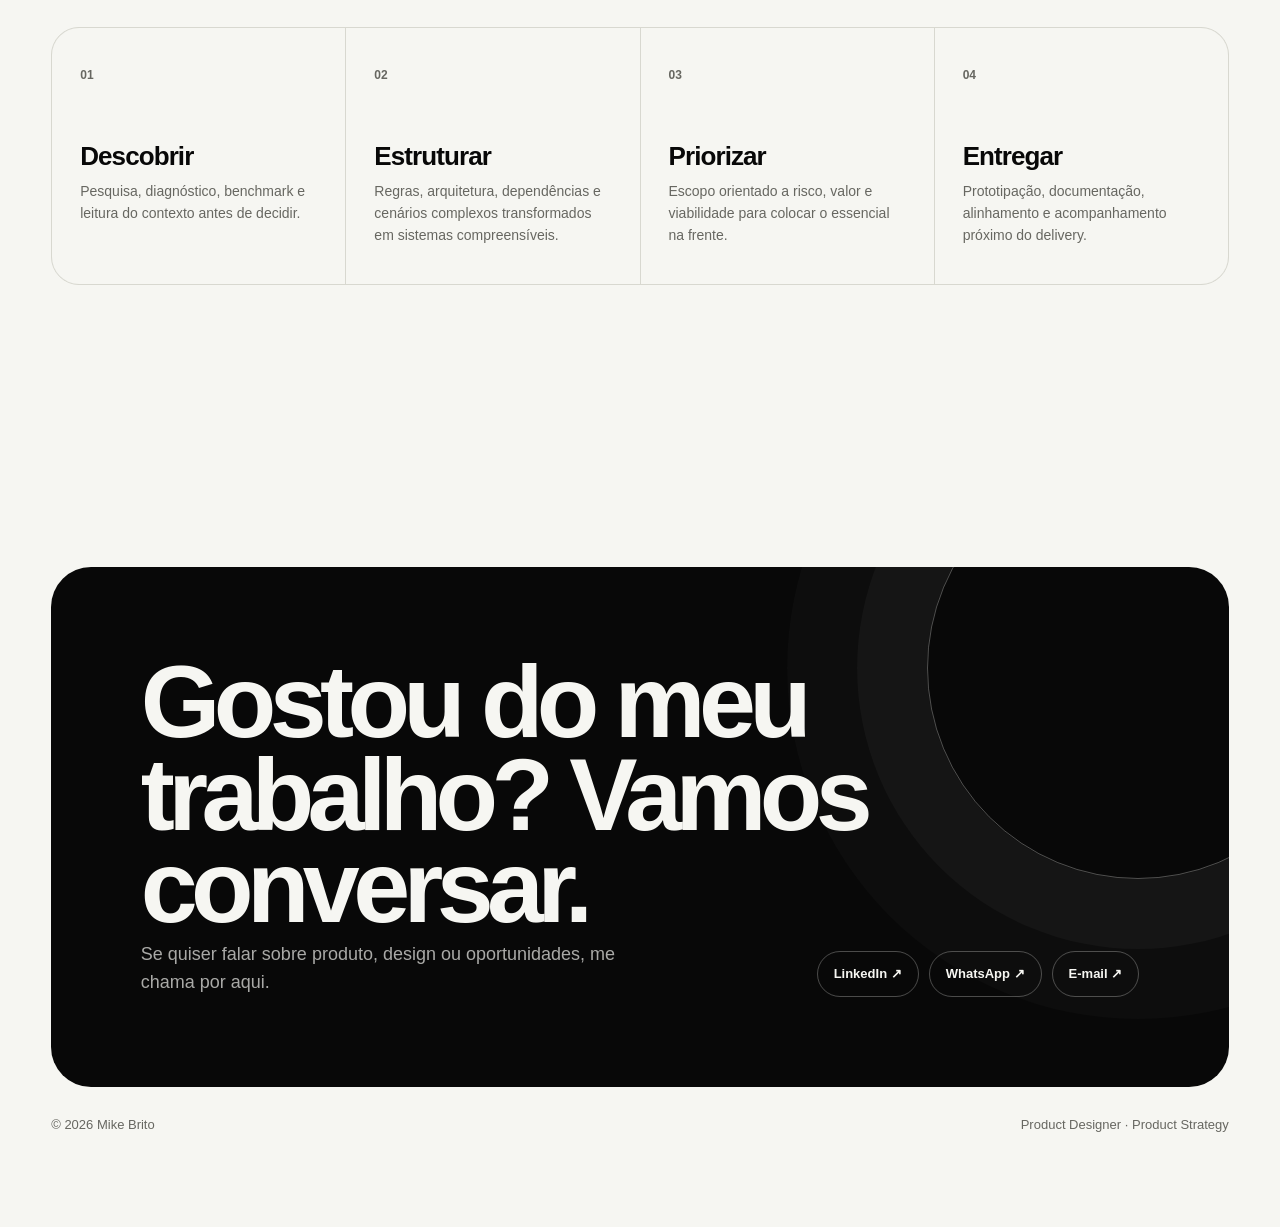
==== commit 64922010: "Add files via upload" ====
--- a/index.html
+++ b/index.html
@@ -2,9 +2,6 @@
 <html lang="pt-BR" data-theme="light">
 <head>
   <meta charset="utf-8" />
-  <meta name="robots" content="noindex, nofollow, nosnippet">
-  <meta name="googlebot" content="noindex, nofollow, nosnippet">
-  <meta name="google-site-verification" content="HN3gIO4SjZoEj9c43ZA66vziBzA7fqectiGhydKP_Zc" />
   <meta name="viewport" content="width=device-width, initial-scale=1" />
   <meta name="description" content="Portfólio de Mike Brito, Product Designer com atuação em estratégia de produto, sistemas complexos e B2B SaaS." />
   <meta name="theme-color" content="#f6f6f2" />
@@ -57,6 +54,22 @@
       </div>
     </section>
 
+    <section class="identity-rail-section" aria-label="Identidade profissional">
+      <div class="shell identity-rail reveal">
+        <div class="identity-person">
+          <span class="identity-mark"><img src="./assets/mark.svg" alt="" aria-hidden="true" /></span>
+          <span class="identity-name"><strong>Mike Brito</strong><small>Product Designer</small></span>
+        </div>
+        <div class="identity-meta" aria-label="Especialidades">
+          <span>Product Strategy</span>
+          <span>UX Research</span>
+          <span>Design Systems</span>
+          <span>B2B SaaS</span>
+        </div>
+        <a class="identity-domain" href="https://mikebrito.com.br">mikebrito.com.br <span aria-hidden="true">↗</span></a>
+      </div>
+    </section>
+
     <div class="signal-strip">
       <div class="shell signal-grid">
         <div class="signal reveal"><strong>Discovery → Delivery</strong><span>Atuação ponta a ponta em produto</span></div>
@@ -69,7 +82,7 @@
       <div class="shell">
         <div class="section-head reveal">
           <div class="kicker">Cases selecionados</div>
-          <h2>Três projetos. Um mesmo fio: transformar complexidade em escala.</h2>
+          <h2>Quatro projetos. Um mesmo fio: transformar complexidade em escala.</h2>
         </div>
 
         <div class="work-grid">
@@ -131,6 +144,28 @@
                 <div class="case-stat"><strong>5 etapas</strong><span>no fluxo principal</span></div>
               </div>
               <a class="case-cta" href="./cases/processamento-de-dados/">Ver case <span aria-hidden="true">↗</span></a>
+            </div>
+          </article>
+
+          <article class="case-card large reveal" data-number="04">
+            <div class="card-content">
+              <div class="card-index">04 · IA NA CRIAÇÃO DE QUESTIONÁRIOS</div>
+              <h3 class="card-title">Da ideia ao questionário com IA e revisão humana.</h3>
+              <p class="card-desc">Uma experiência assistida para ajudar usuários sem domínio técnico a definir objetivos, gerar perguntas e manter controle sobre a qualidade do questionário.</p>
+              <div class="card-tags">
+                <span class="tag">AI Product Design</span>
+                <span class="tag">UX Research</span>
+                <span class="tag">Prompt Design</span>
+                <span class="tag">B2B SaaS</span>
+              </div>
+            </div>
+            <div class="card-footer">
+              <div class="case-stats" aria-label="Destaques do projeto">
+                <div class="case-stat"><strong>+25%</strong><span>dos questionários vendidos usaram IA</span></div>
+                <div class="case-stat"><strong>+20%</strong><span>na conclusão da etapa de criação</span></div>
+                <div class="case-stat"><strong>6.6/7</strong><span>CES após o lançamento</span></div>
+              </div>
+              <a class="case-cta" href="./cases/ia-questionarios/">Ver case <span aria-hidden="true">↗</span></a>
             </div>
           </article>
         </div>
@@ -168,7 +203,7 @@
         <div class="contact-box reveal">
           <h2>Gostou do meu trabalho? Vamos conversar.</h2>
           <div class="contact-bottom">
-            <p></p>
+            <p>Se quiser falar sobre produto, design ou oportunidades, me chama por aqui.</p>
             <div class="contact-links">
               <a href="https://www.linkedin.com/in/mikecbrito/" target="_blank" rel="noopener noreferrer" aria-label="Abrir LinkedIn de Mike Brito">LinkedIn ↗</a>
               <a href="https://wa.me/5531975330995" target="_blank" rel="noopener noreferrer" aria-label="Conversar com Mike Brito pelo WhatsApp">WhatsApp ↗</a>
--- a/styles.css
+++ b/styles.css
@@ -859,3 +859,61 @@
   .identity-meta { grid-column: auto; }
   .identity-domain { width: fit-content; }
 }
+
+
+/* === IA na criação de questionários · case 04 === */
+.ai-case-hero h1 { max-width: 1040px; }
+
+.ai-flow-visual {
+  border: 1px solid var(--line);
+  border-radius: clamp(24px, 4vw, 42px);
+  background:
+    radial-gradient(circle at 12% 18%, color-mix(in srgb, var(--fg) 5%, transparent) 0 110px, transparent 111px),
+    linear-gradient(var(--surface), var(--surface));
+  padding: clamp(28px, 4vw, 54px);
+  overflow: hidden;
+  box-shadow: var(--shadow);
+}
+.ai-flow-topline { display:flex; align-items:center; gap:8px; justify-content:flex-end; margin-bottom: clamp(30px, 5vw, 58px); }
+.ai-badge { border:1px solid var(--line); border-radius:999px; padding:8px 12px; font-size:11px; font-weight:800; background:var(--surface); }
+.ai-badge-dark { background:var(--fg); color:var(--bg); border-color:var(--fg); }
+.ai-flow-track { display:grid; grid-template-columns: 1fr auto 1fr auto 1fr auto 1fr auto 1fr; gap:12px; align-items:center; }
+.ai-node { min-height:170px; border:1px solid var(--line); border-radius:22px; padding:20px; background:color-mix(in srgb, var(--surface) 95%, var(--bg)); display:flex; flex-direction:column; }
+.ai-node > span { font-size:11px; color:var(--muted); font-weight:800; letter-spacing:.08em; }
+.ai-node strong { margin-top:auto; font-size:24px; letter-spacing:-.04em; }
+.ai-node small { color:var(--muted); font-size:11px; line-height:1.35; margin-top:7px; }
+.ai-node-featured { background:var(--fg); color:var(--bg); border-color:var(--fg); transform:translateY(-10px); }
+.ai-node-featured > span, .ai-node-featured small { color:color-mix(in srgb, var(--bg) 72%, transparent); }
+.ai-connector { color:var(--muted); font-size:20px; }
+.ai-flow-signal { display:flex; flex-wrap:wrap; gap:8px; margin-top:30px; padding-top:20px; border-top:1px solid var(--line); }
+.ai-flow-signal span { border:1px solid var(--line); border-radius:999px; padding:7px 10px; font-size:10px; font-weight:750; color:var(--muted); }
+
+.ai-strategy-stack { margin:42px 0 0; display:grid; grid-template-columns:repeat(2,1fr); gap:12px; }
+.ai-strategy-stack > div { min-height:210px; border:1px solid var(--line); border-radius:22px; padding:24px; background:var(--surface); }
+.ai-strategy-stack span { display:block; color:var(--muted); font-size:11px; font-weight:800; letter-spacing:.08em; }
+.ai-strategy-stack strong { display:block; margin-top:56px; font-size:24px; letter-spacing:-.04em; }
+.ai-strategy-stack p { margin:10px 0 0; font-size:14px; line-height:1.5; }
+
+.poc-board { display:grid; grid-template-columns:repeat(4,1fr); gap:10px; margin:44px 0 0; }
+.poc-board > div { min-height:230px; border:1px solid var(--line); border-radius:22px; padding:20px; background:var(--surface); display:flex; flex-direction:column; }
+.poc-board span { color:var(--muted); font-size:10px; font-weight:800; text-transform:uppercase; letter-spacing:.08em; }
+.poc-board strong { margin-top:auto; font-size:21px; letter-spacing:-.035em; }
+.poc-board small { color:var(--muted); font-size:11px; line-height:1.4; margin-top:8px; }
+
+.ai-impact-grid { display:grid; grid-template-columns:repeat(3,1fr); gap:12px; margin:44px 0 18px; }
+.ai-impact-grid > div { min-height:220px; border:1px solid var(--line); border-radius:22px; background:var(--surface); padding:24px; display:flex; flex-direction:column; justify-content:space-between; }
+.ai-impact-grid strong { font-size:clamp(48px,6vw,74px); line-height:.9; letter-spacing:-.065em; }
+.ai-impact-grid span { color:var(--muted); font-size:13px; line-height:1.4; max-width:210px; }
+
+@media (max-width: 980px) {
+  .ai-flow-track { grid-template-columns:1fr; }
+  .ai-connector { transform:rotate(90deg); justify-self:center; }
+  .ai-node { min-height:140px; }
+  .ai-node-featured { transform:none; }
+  .poc-board { grid-template-columns:repeat(2,1fr); }
+}
+@media (max-width: 720px) {
+  .ai-strategy-stack, .ai-impact-grid, .poc-board { grid-template-columns:1fr; }
+  .ai-flow-topline { justify-content:flex-start; flex-wrap:wrap; }
+  .ai-impact-grid > div { min-height:180px; }
+}
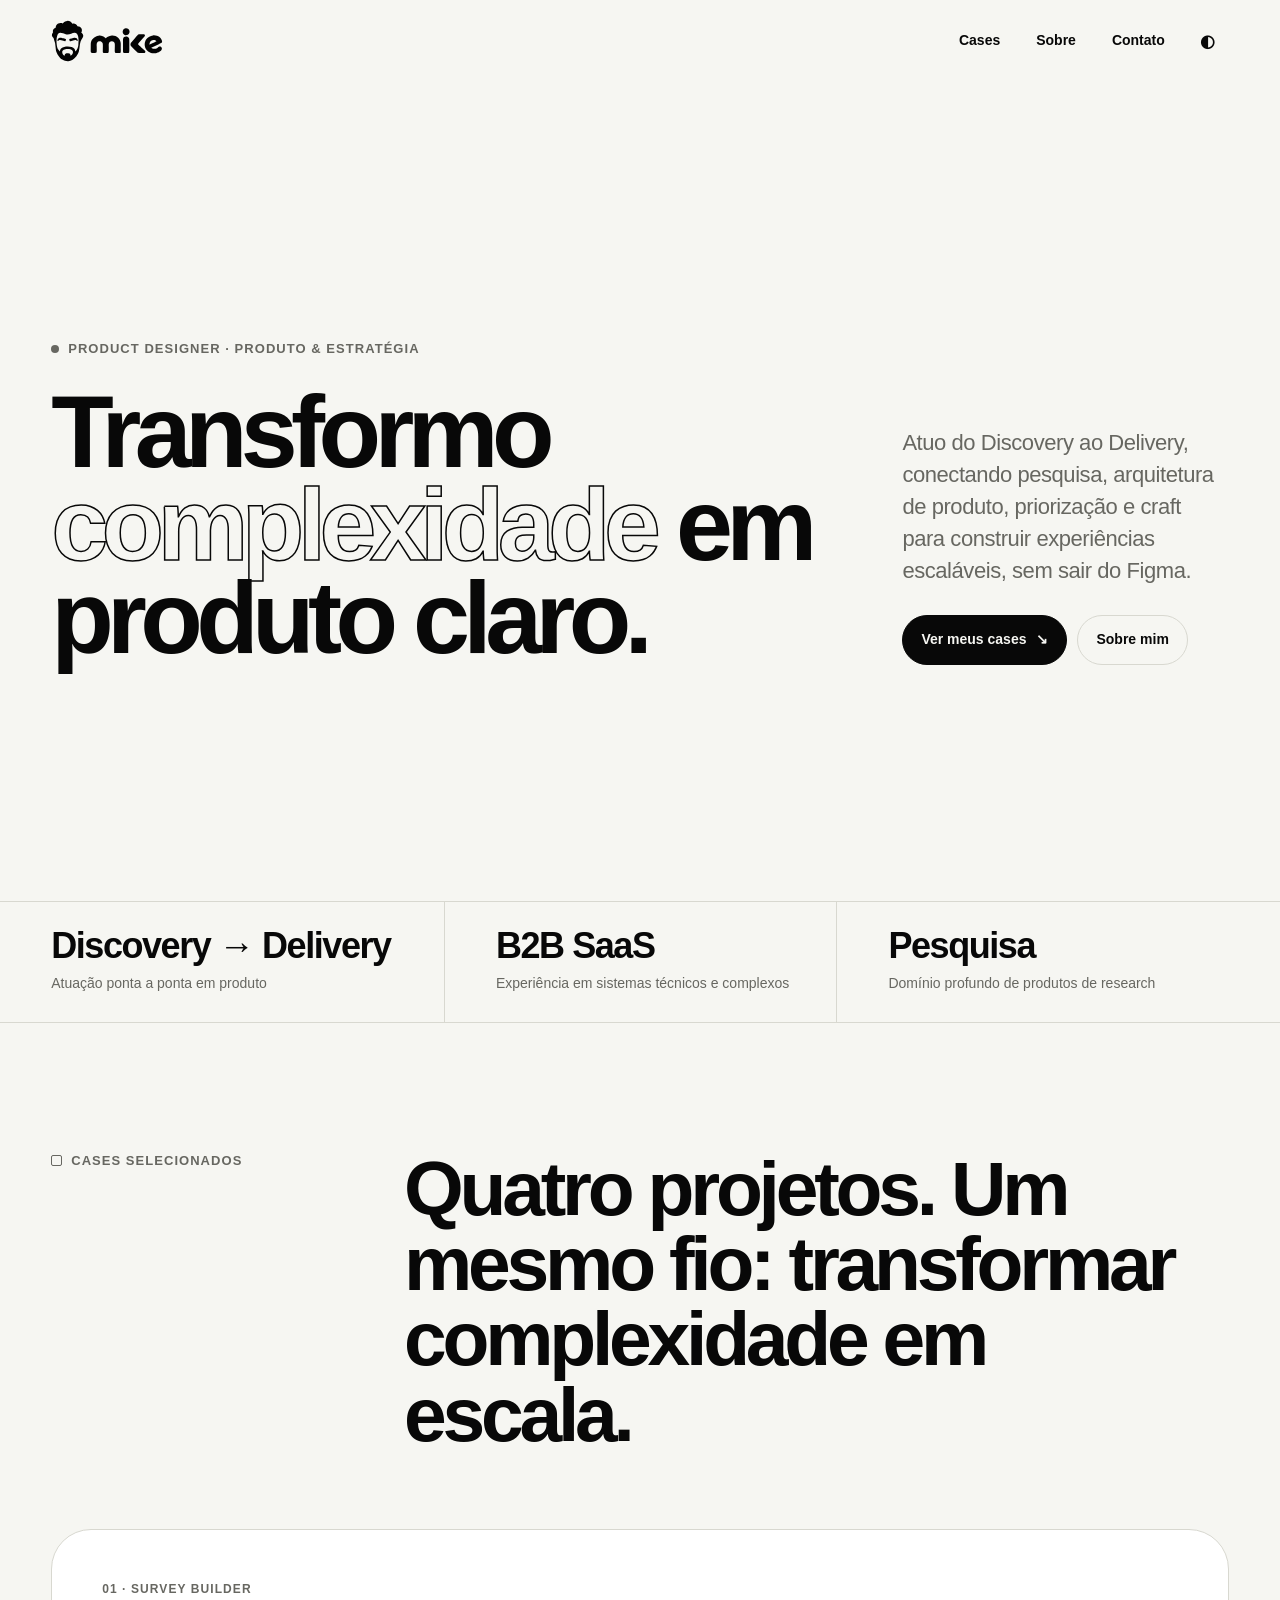
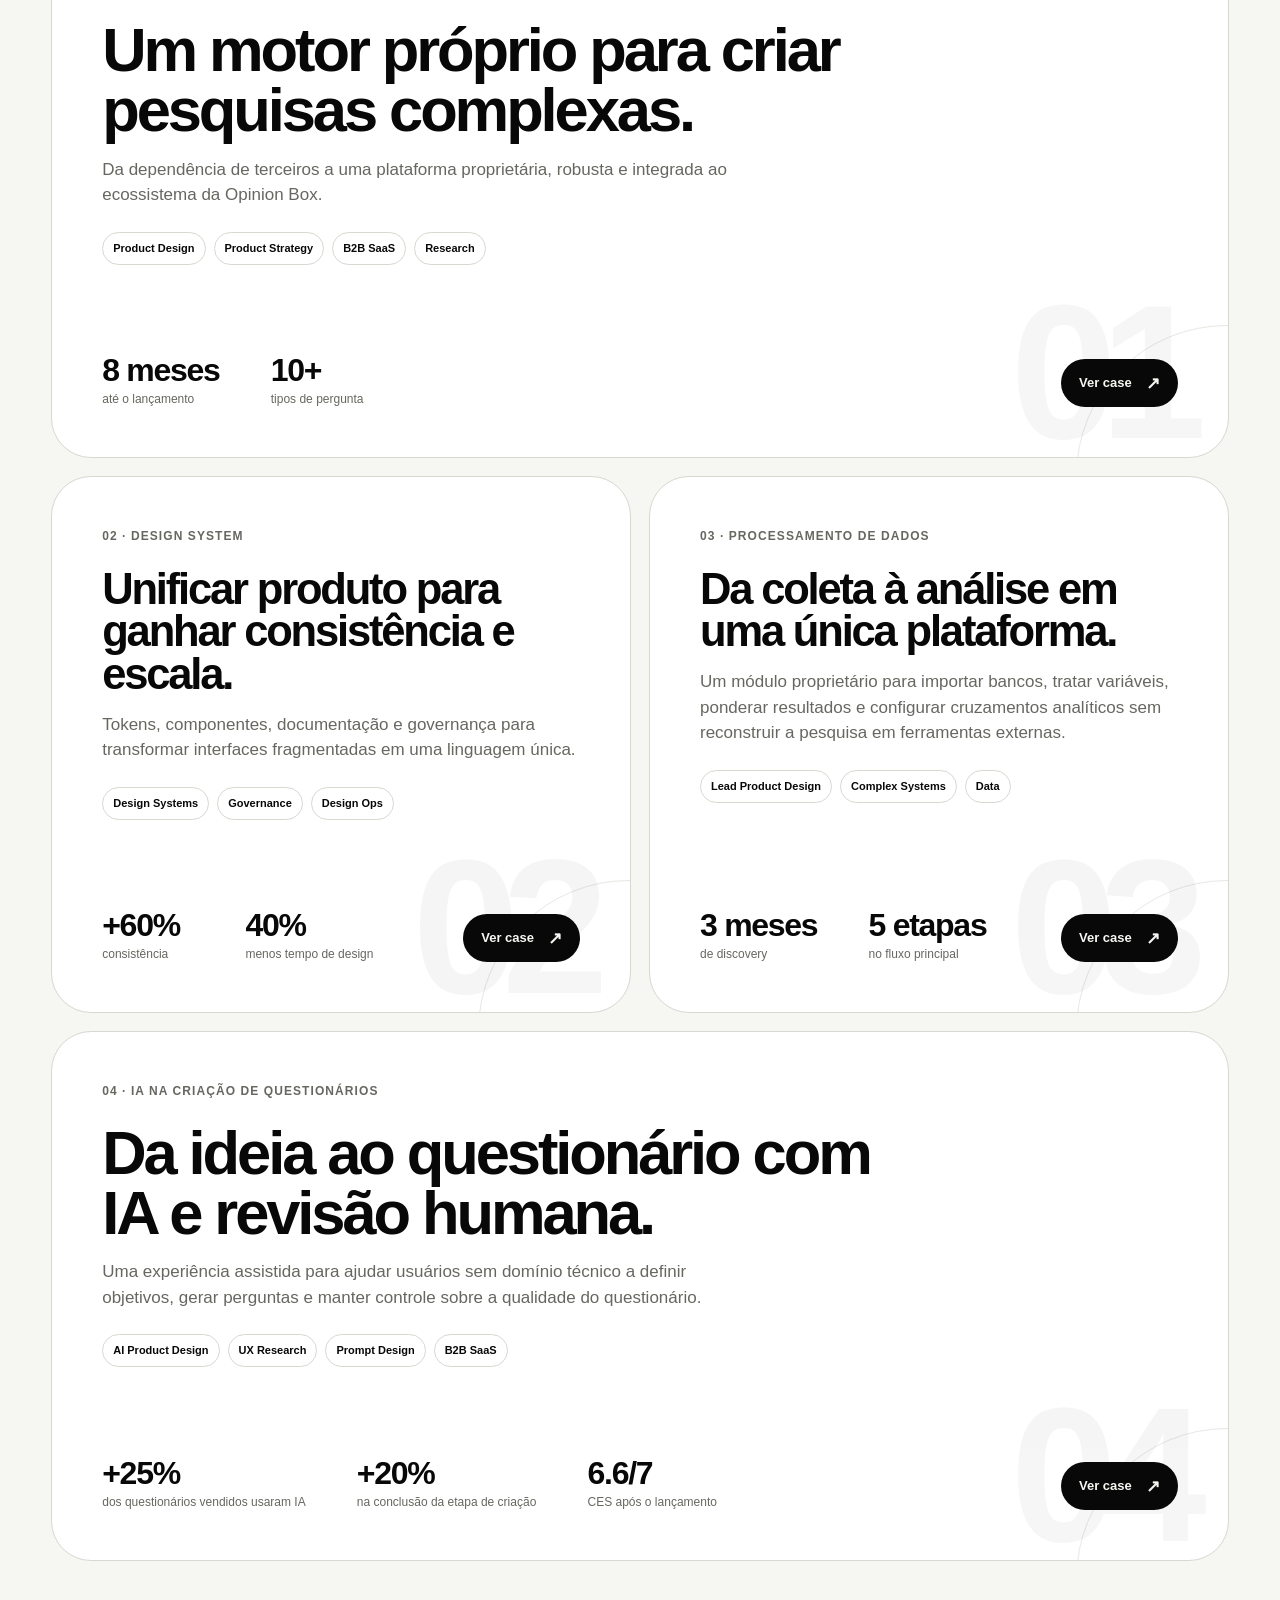
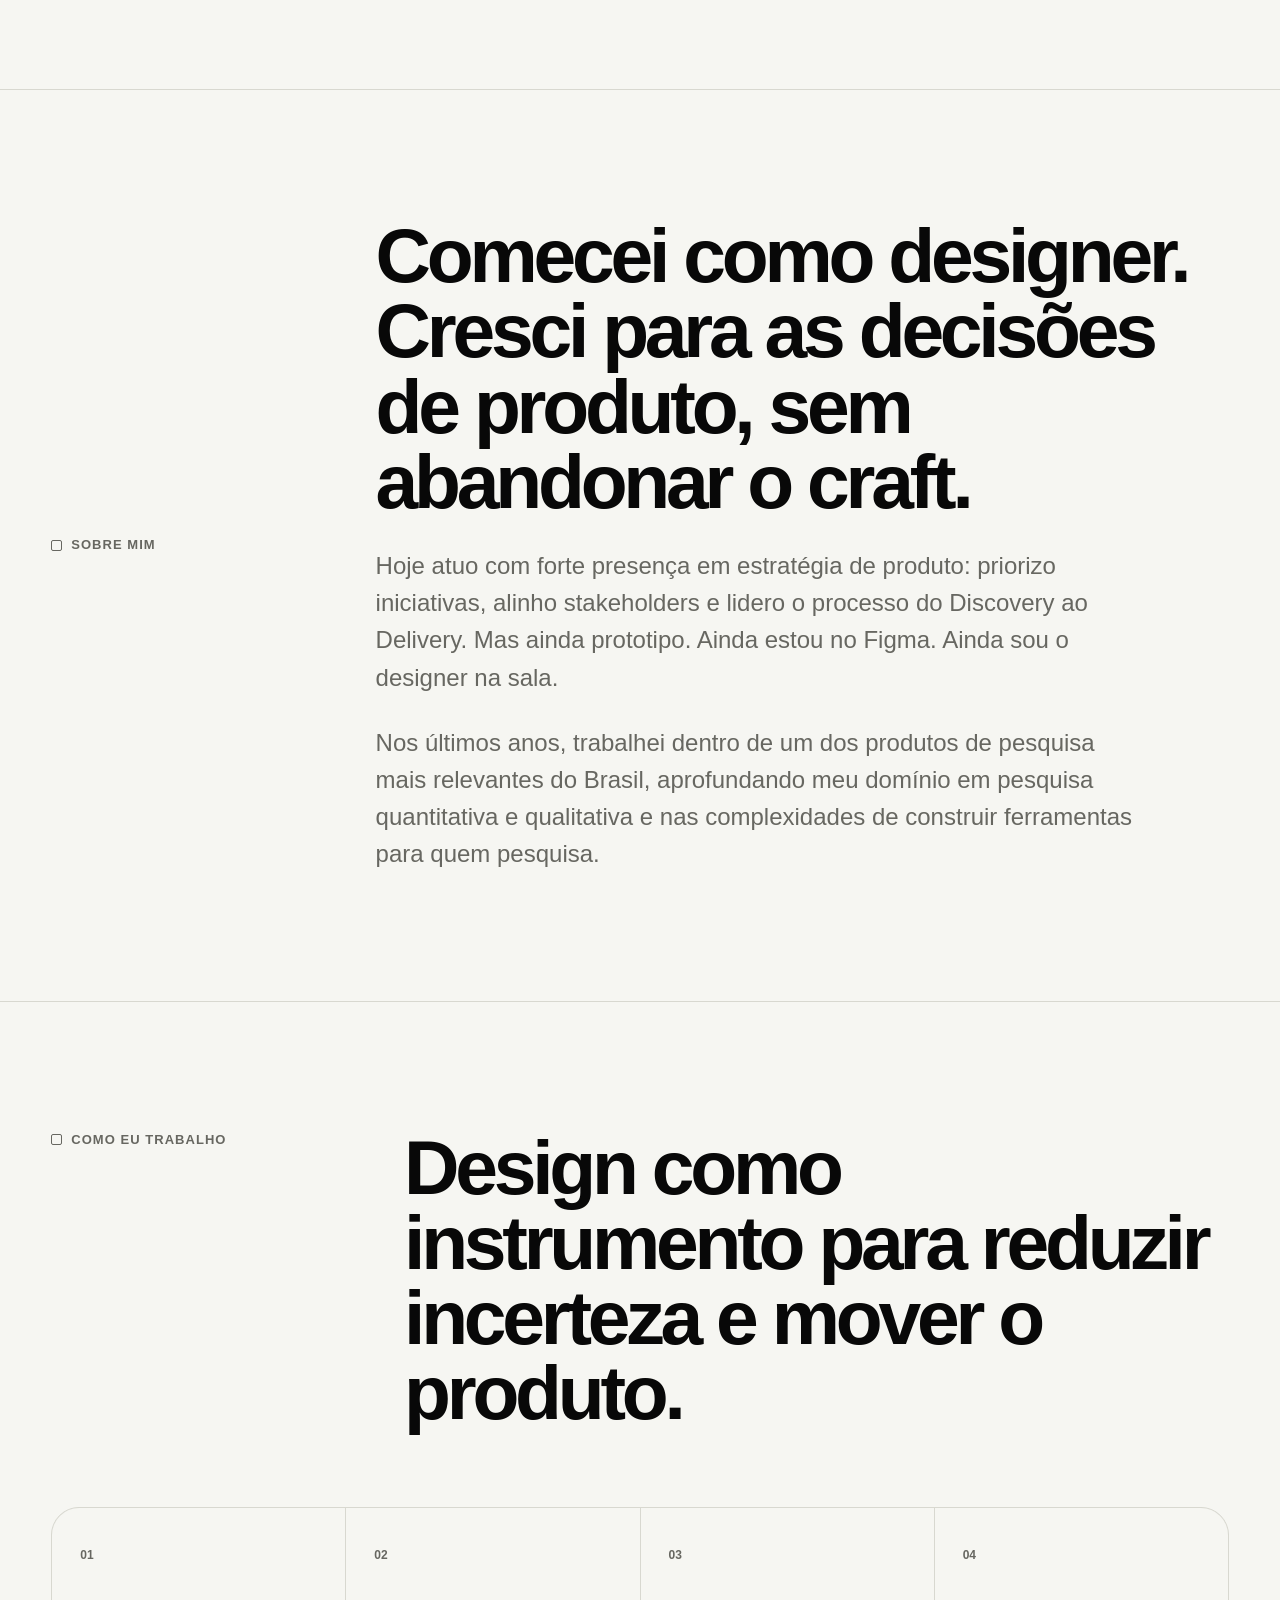
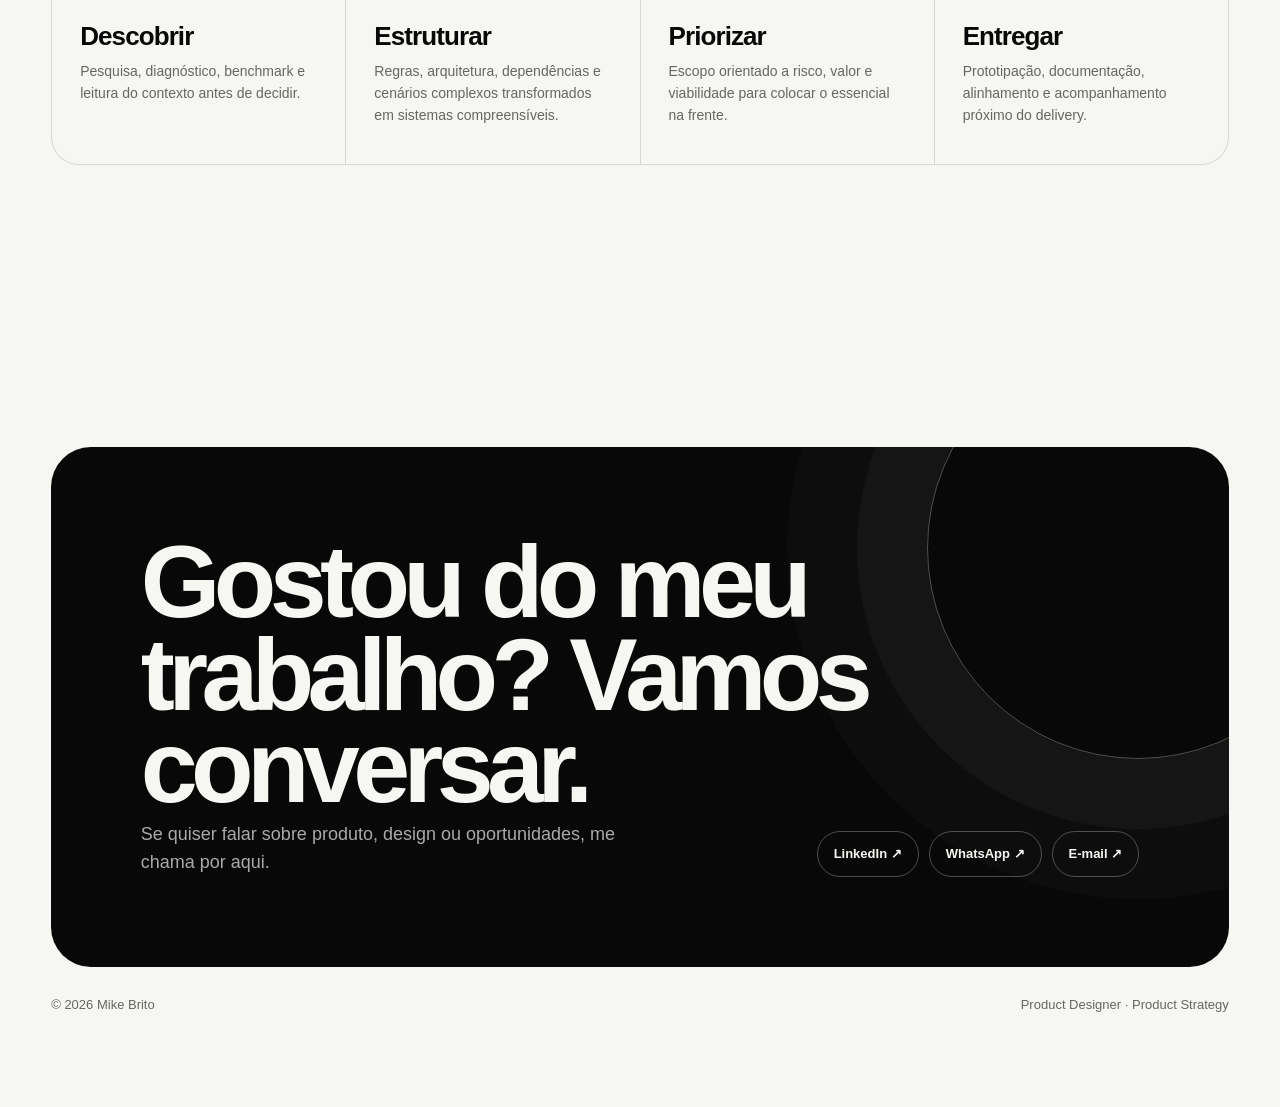
==== commit 9420458c: "Update index.html" ====
--- a/index.html
+++ b/index.html
@@ -54,22 +54,6 @@
       </div>
     </section>
 
-    <section class="identity-rail-section" aria-label="Identidade profissional">
-      <div class="shell identity-rail reveal">
-        <div class="identity-person">
-          <span class="identity-mark"><img src="./assets/mark.svg" alt="" aria-hidden="true" /></span>
-          <span class="identity-name"><strong>Mike Brito</strong><small>Product Designer</small></span>
-        </div>
-        <div class="identity-meta" aria-label="Especialidades">
-          <span>Product Strategy</span>
-          <span>UX Research</span>
-          <span>Design Systems</span>
-          <span>B2B SaaS</span>
-        </div>
-        <a class="identity-domain" href="https://mikebrito.com.br">mikebrito.com.br <span aria-hidden="true">↗</span></a>
-      </div>
-    </section>
-
     <div class="signal-strip">
       <div class="shell signal-grid">
         <div class="signal reveal"><strong>Discovery → Delivery</strong><span>Atuação ponta a ponta em produto</span></div>
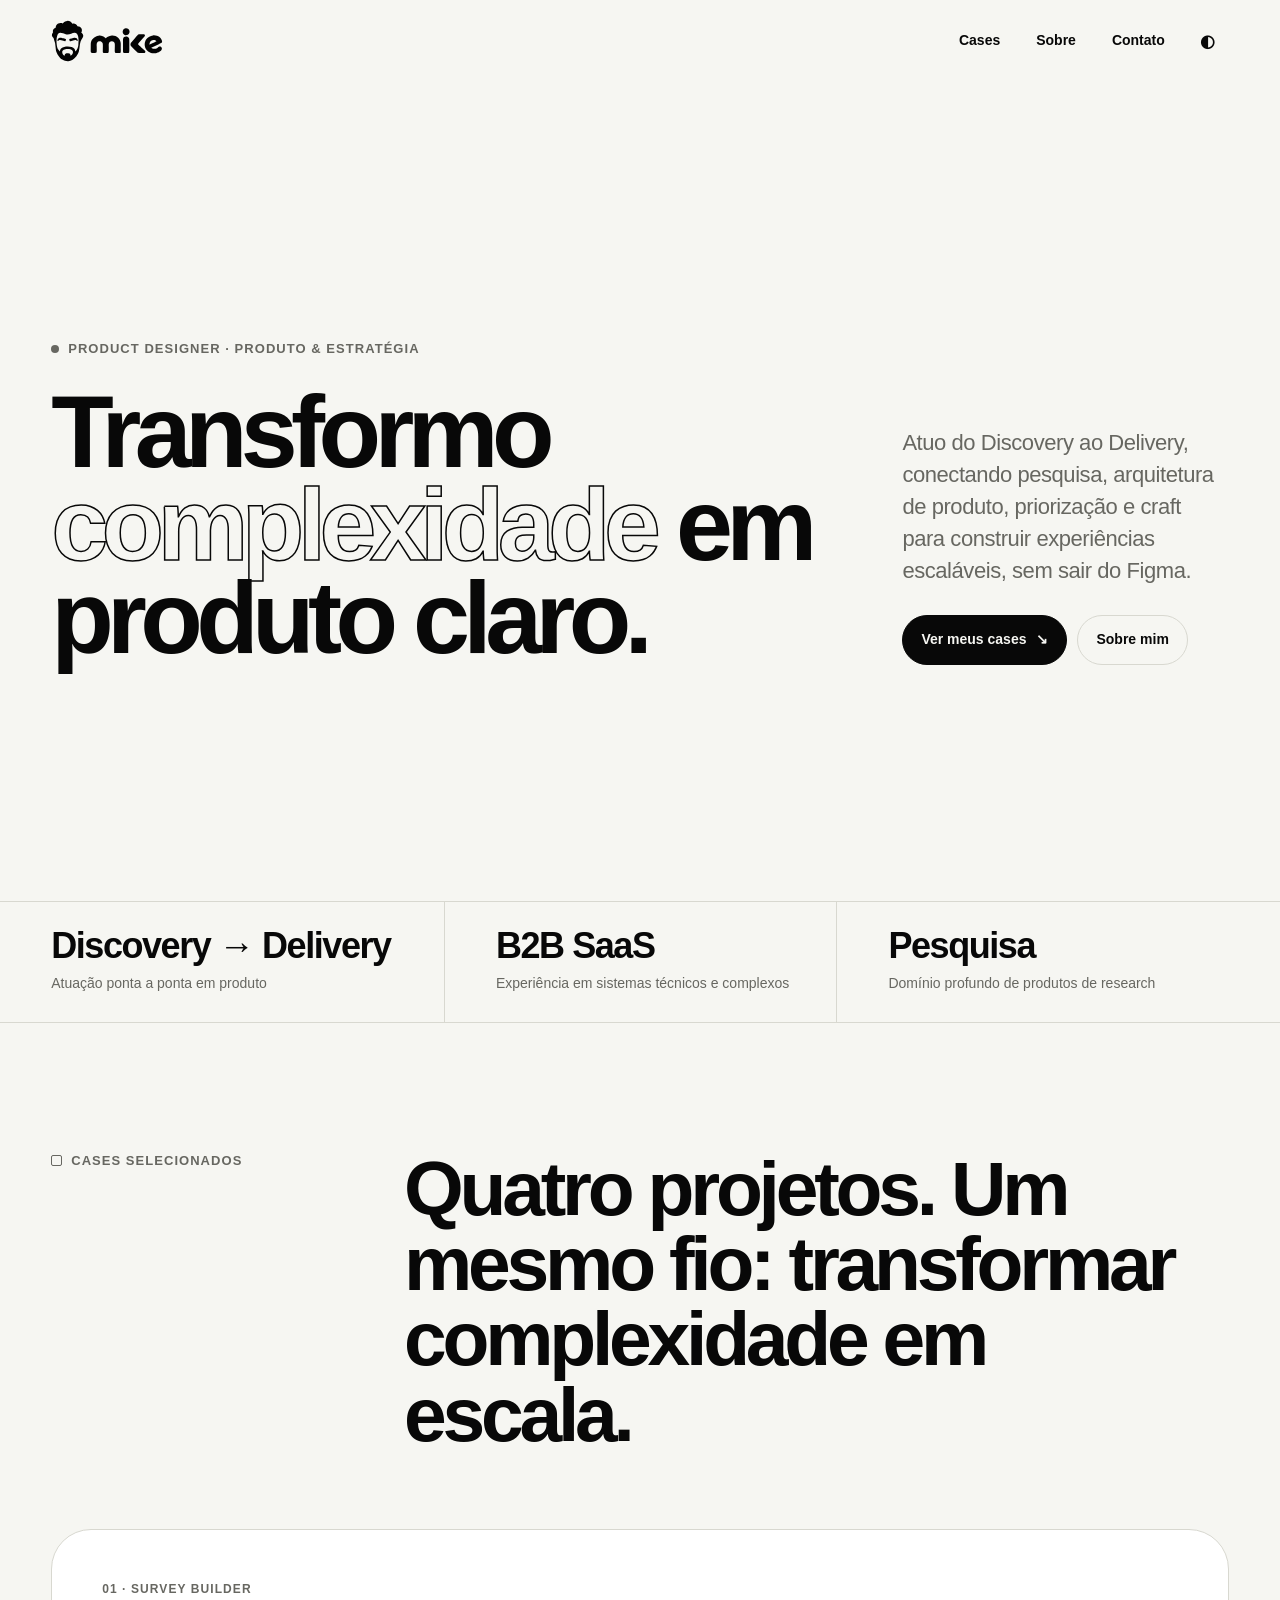
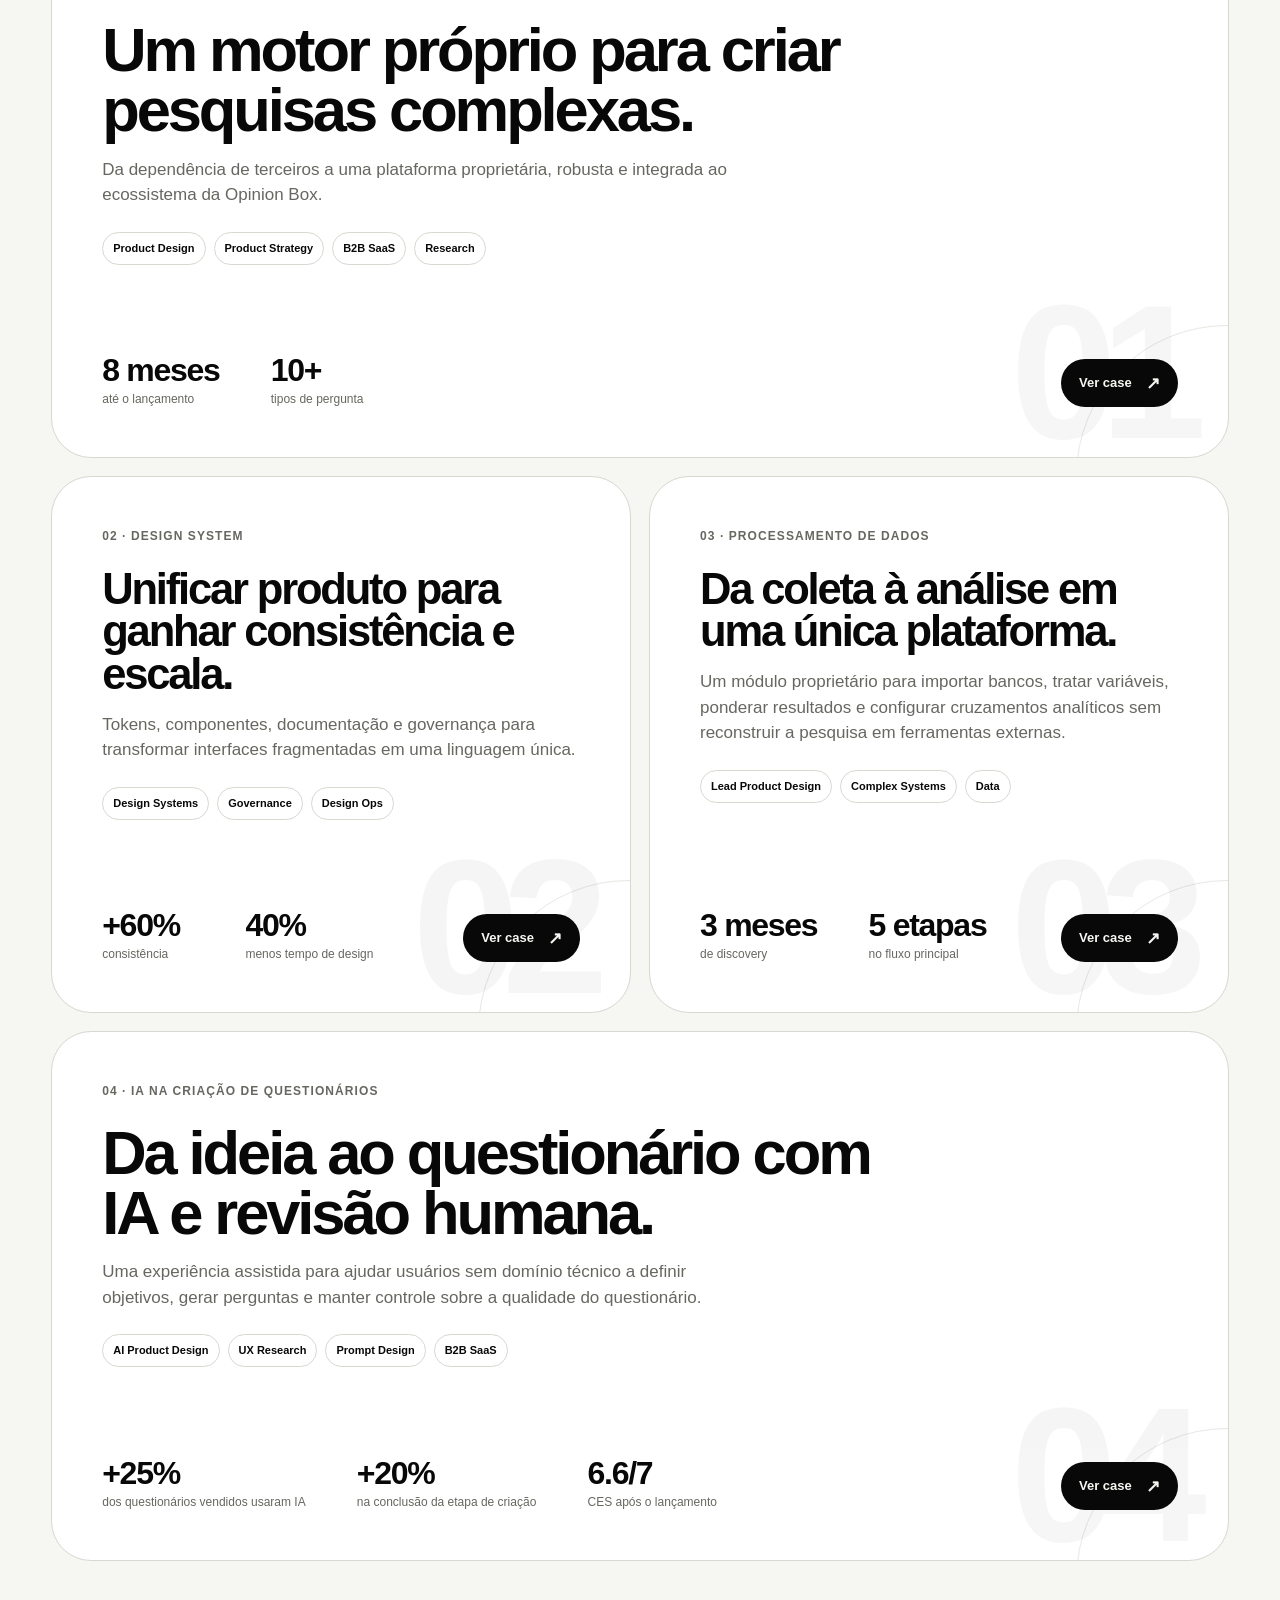
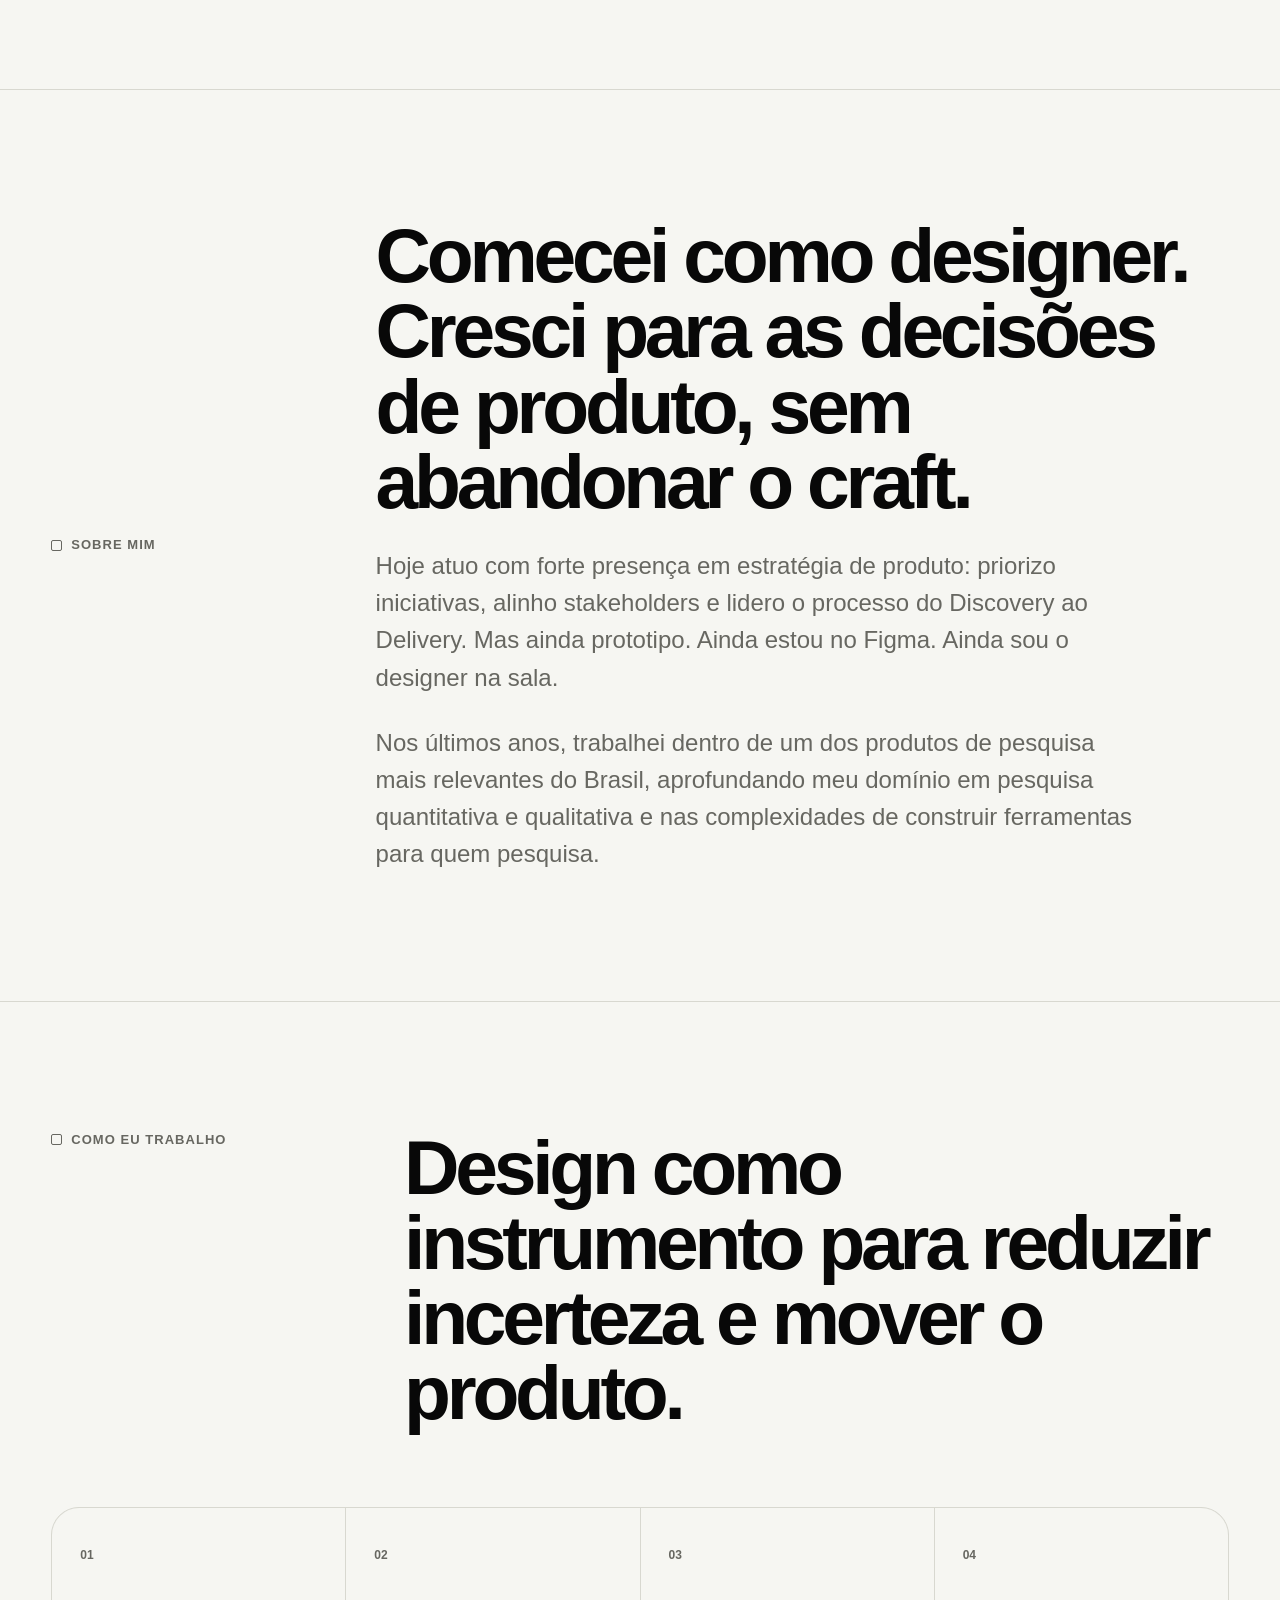
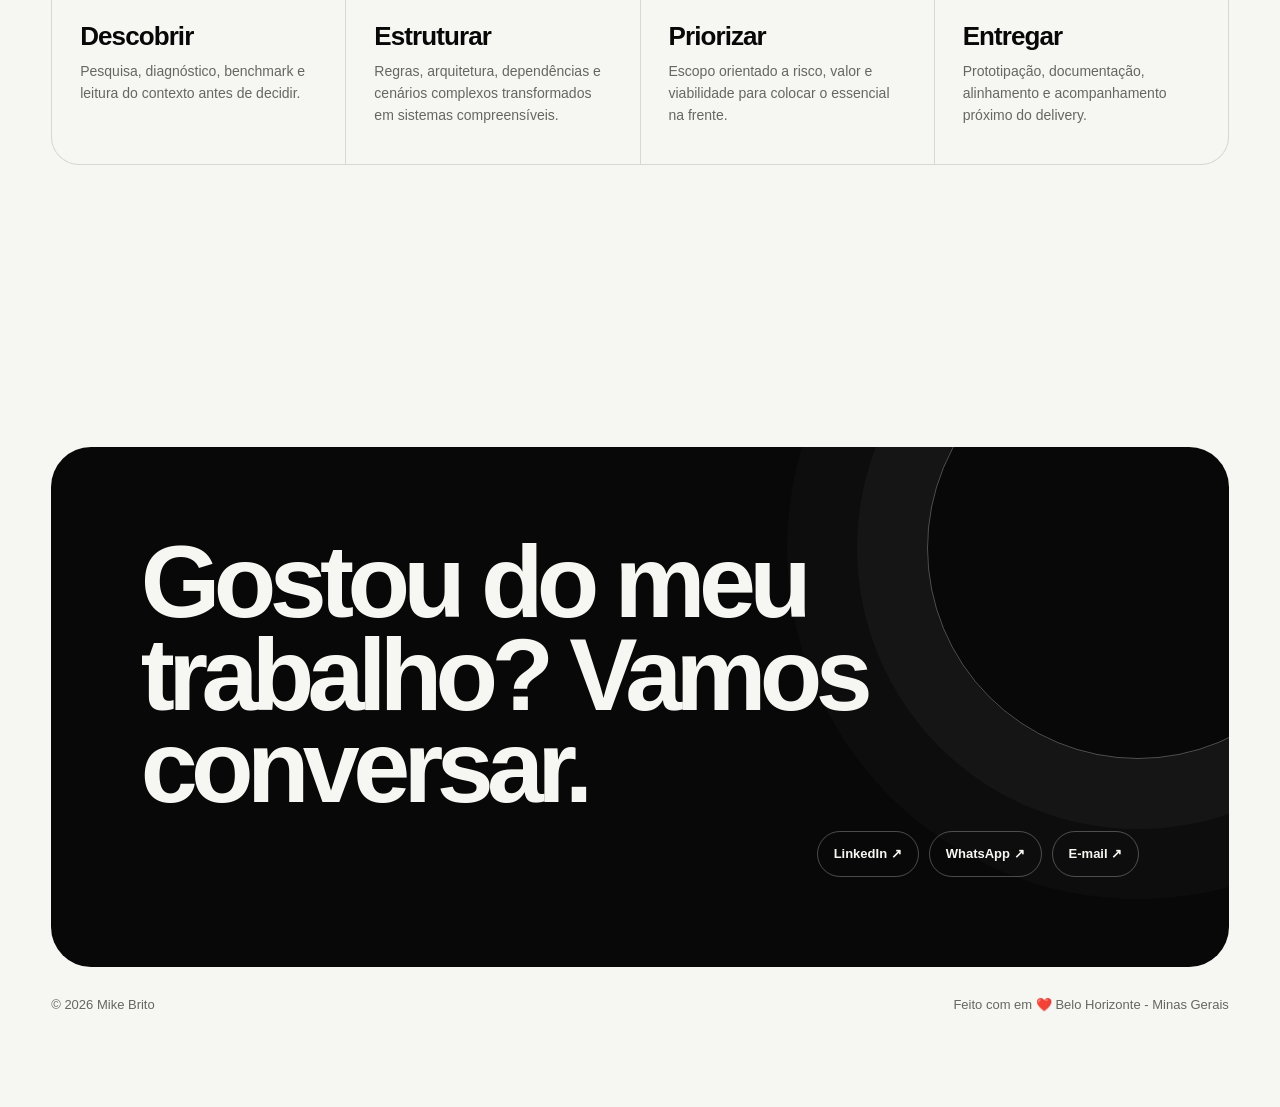
==== commit 92e2f07b: "Update index.html" ====
--- a/index.html
+++ b/index.html
@@ -187,7 +187,7 @@
         <div class="contact-box reveal">
           <h2>Gostou do meu trabalho? Vamos conversar.</h2>
           <div class="contact-bottom">
-            <p>Se quiser falar sobre produto, design ou oportunidades, me chama por aqui.</p>
+            <p></p>
             <div class="contact-links">
               <a href="https://www.linkedin.com/in/mikecbrito/" target="_blank" rel="noopener noreferrer" aria-label="Abrir LinkedIn de Mike Brito">LinkedIn ↗</a>
               <a href="https://wa.me/5531975330995" target="_blank" rel="noopener noreferrer" aria-label="Conversar com Mike Brito pelo WhatsApp">WhatsApp ↗</a>
@@ -195,7 +195,7 @@
             </div>
           </div>
         </div>
-        <footer class="site-footer"><span>© 2026 Mike Brito</span><span>Product Designer · Product Strategy</span></footer>
+        <footer class="site-footer"><span>© 2026 Mike Brito</span><span>Feito com em ❤️ Belo Horizonte - Minas Gerais</span></footer>
       </div>
     </section>
   </main>
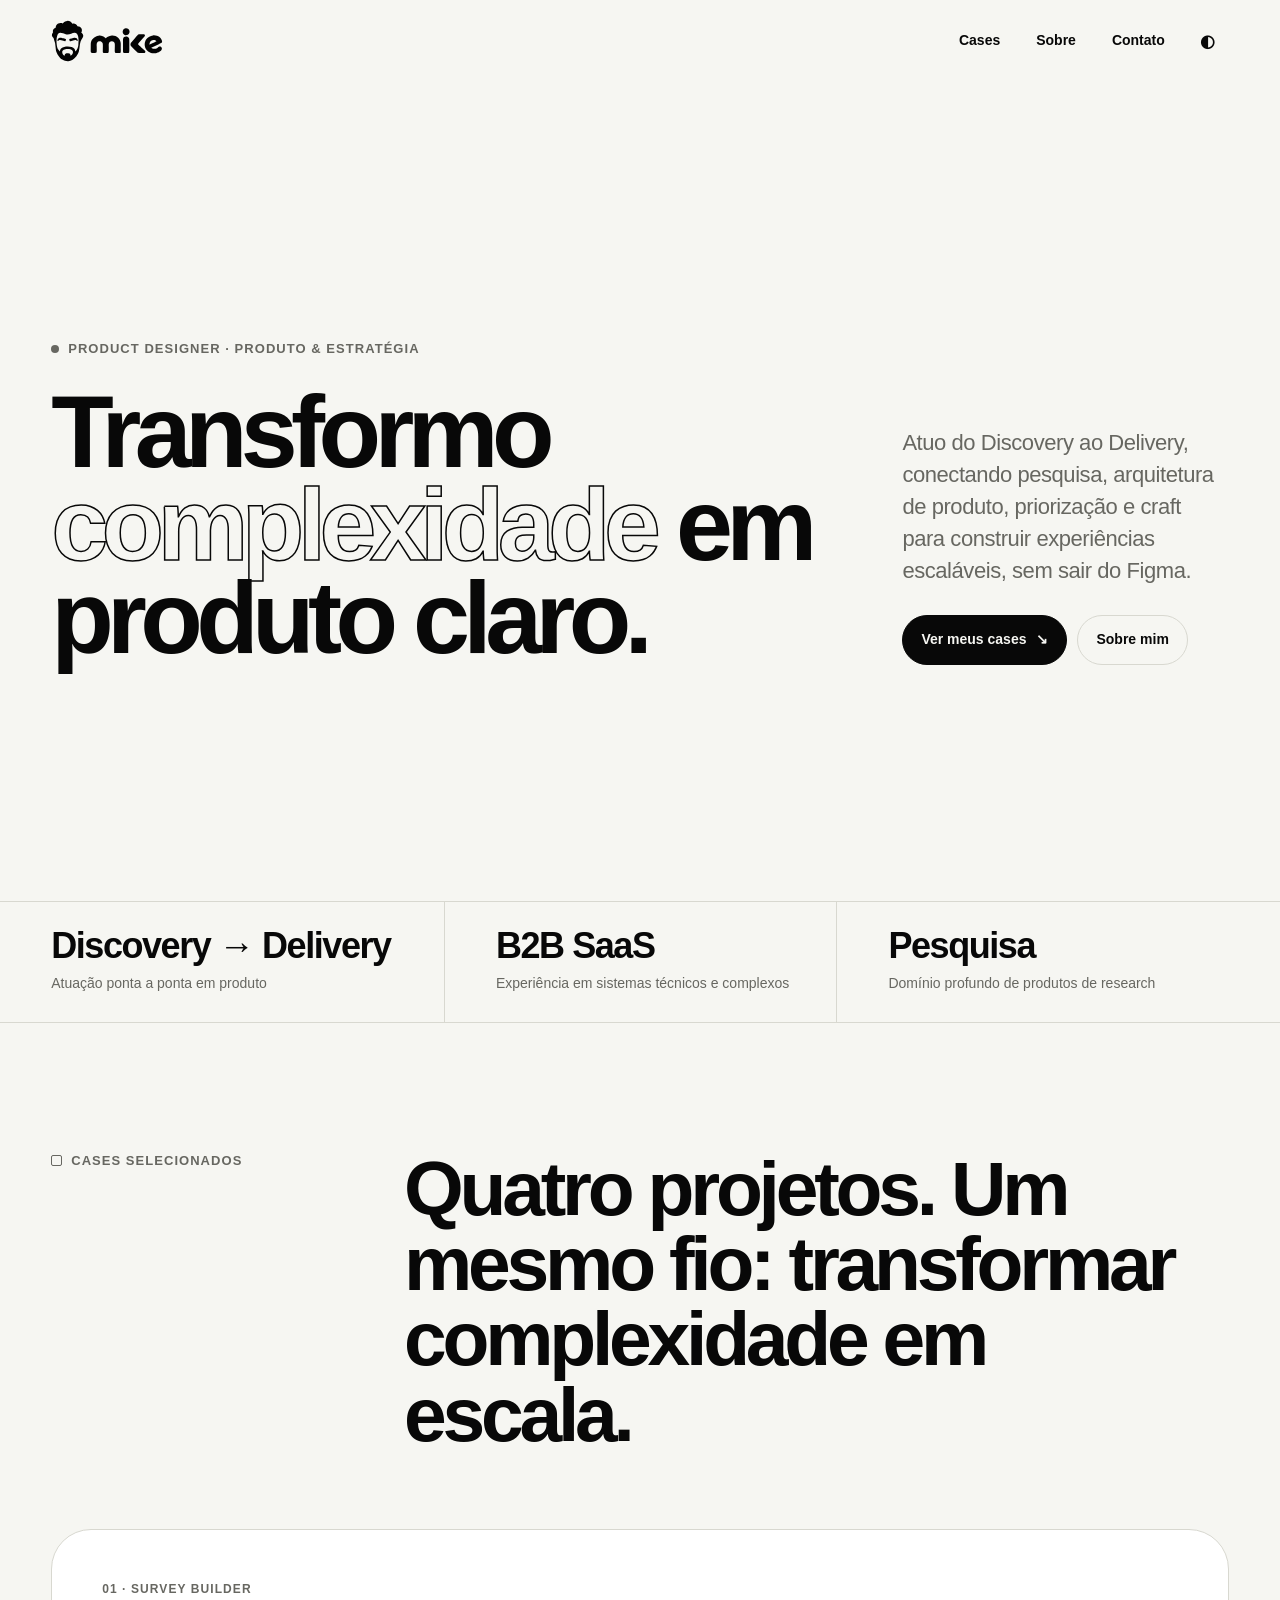
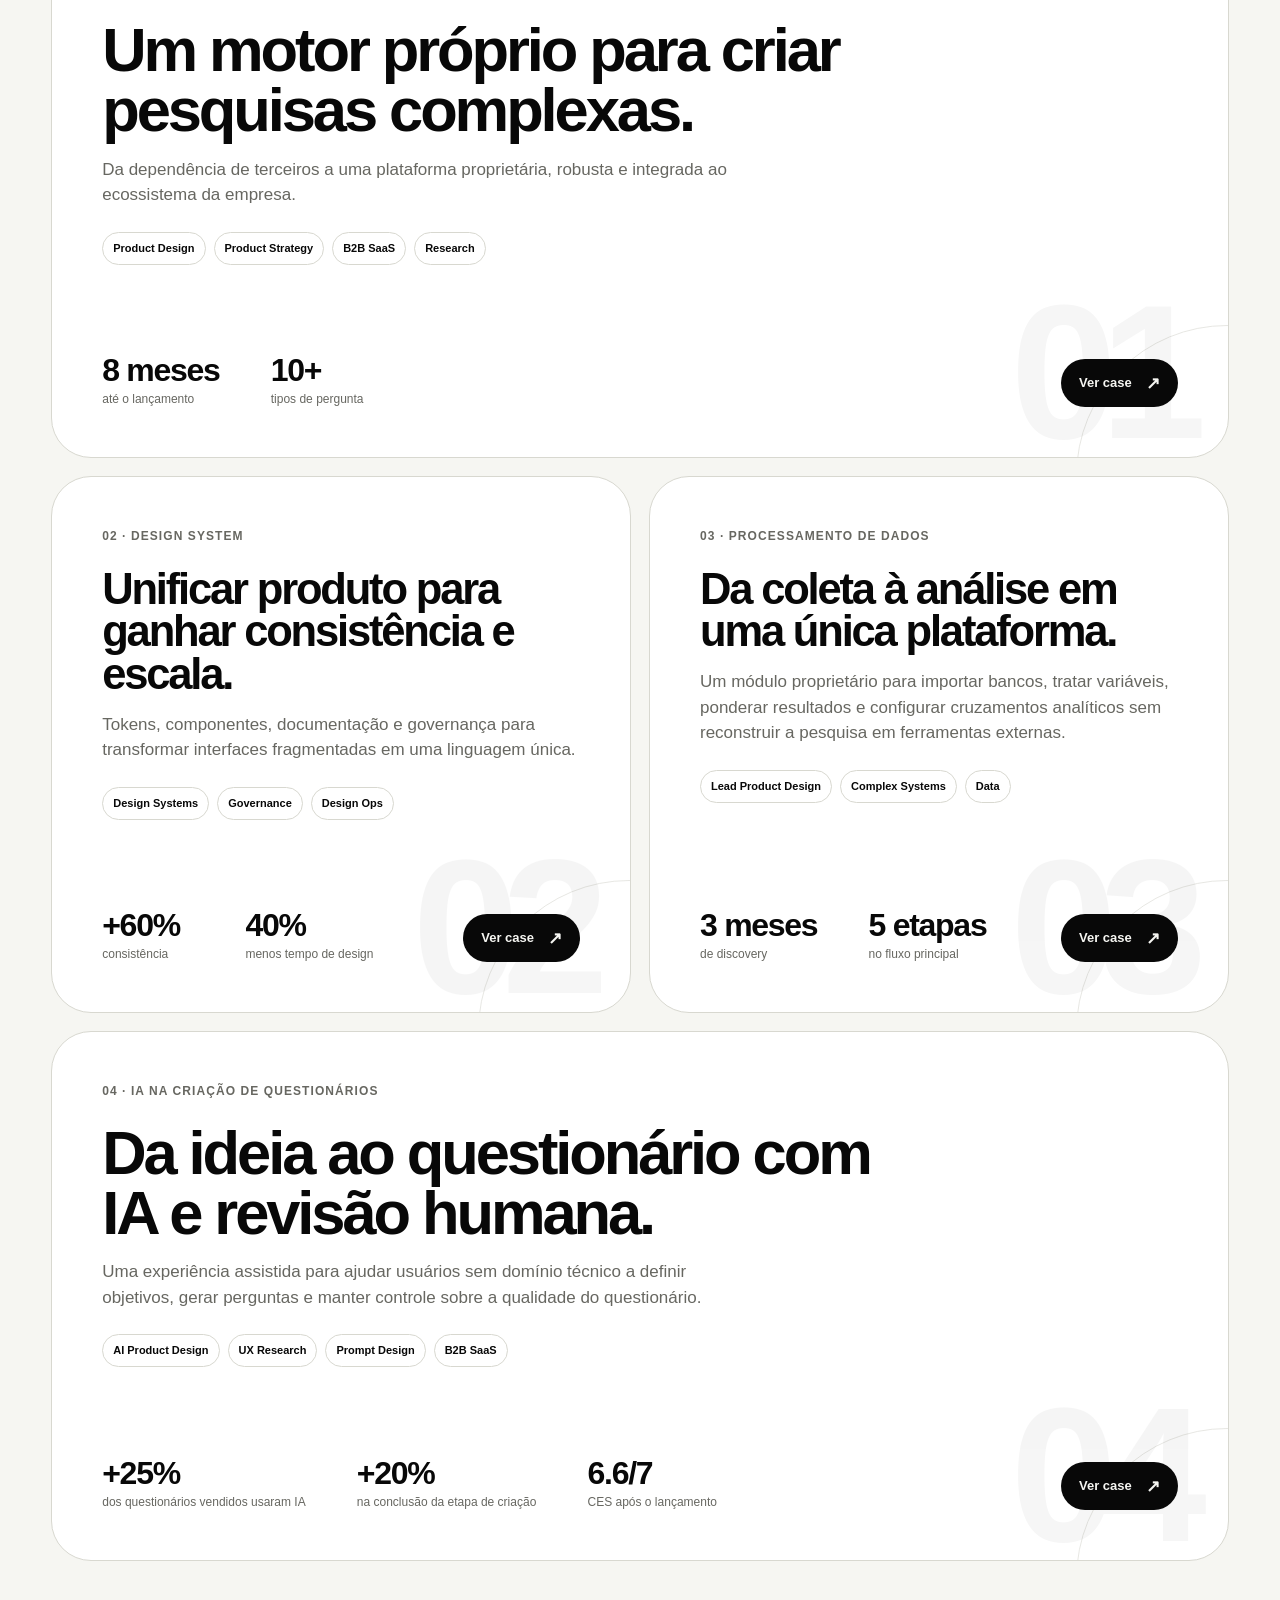
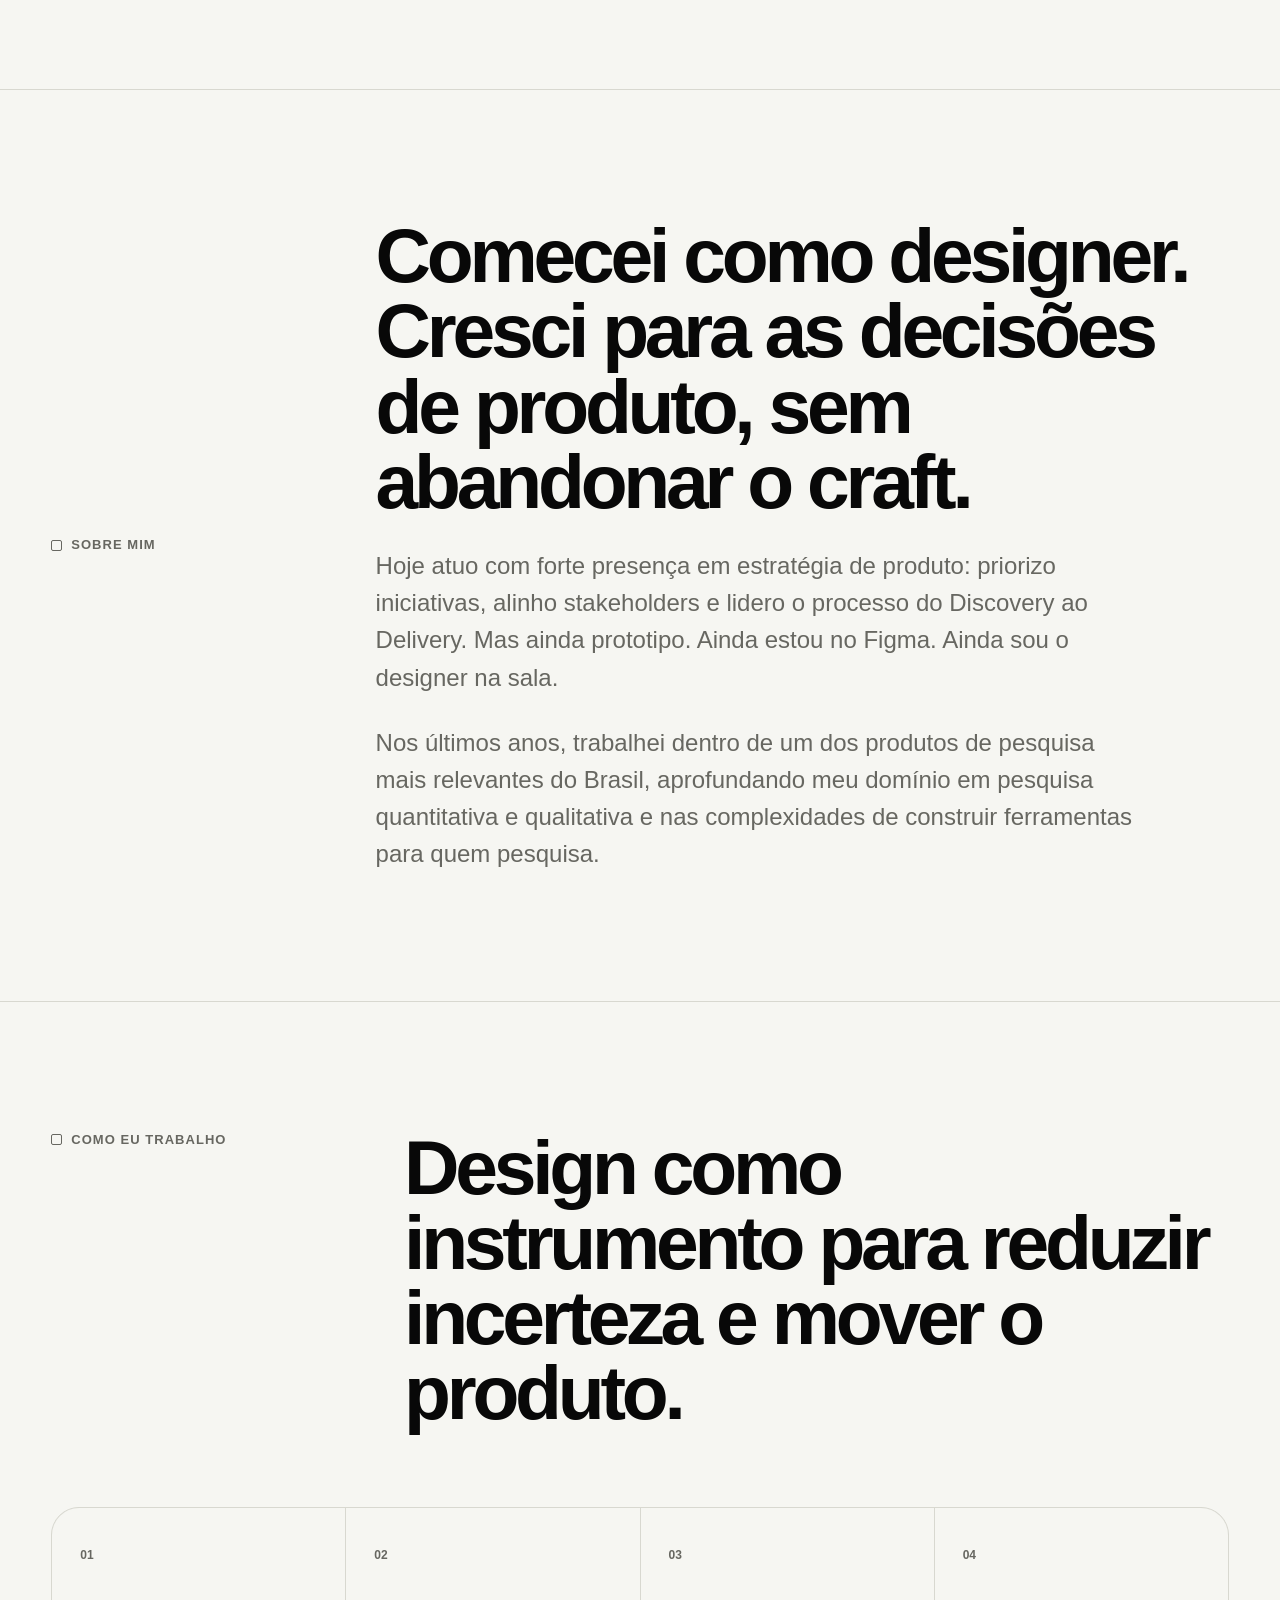
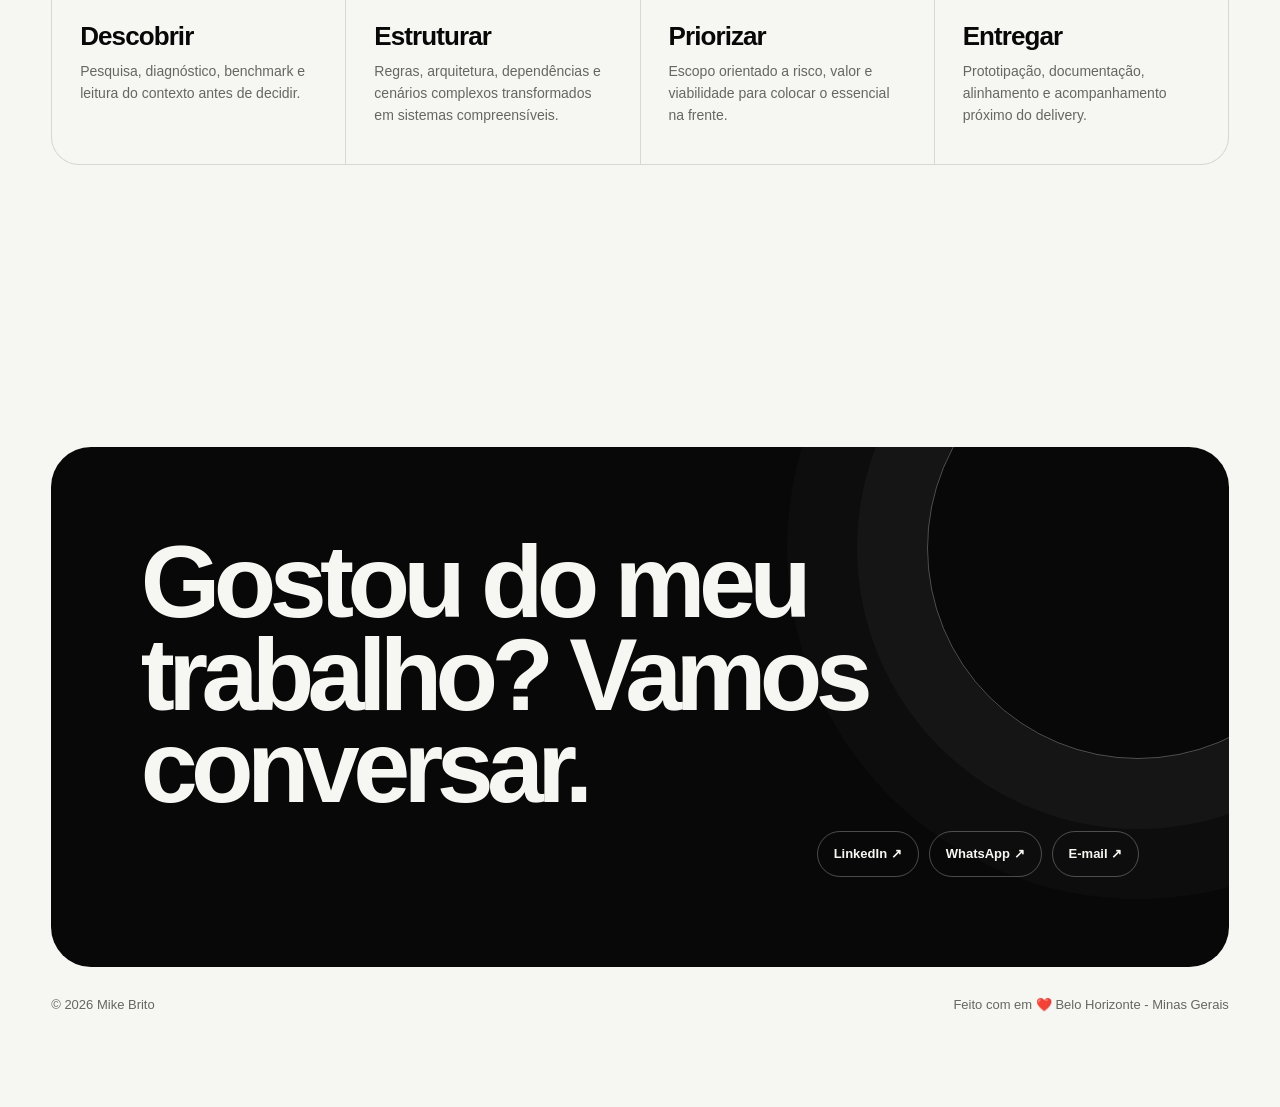
==== commit 191987b2: "Update index.html" ====
--- a/index.html
+++ b/index.html
@@ -74,7 +74,7 @@
             <div class="card-content">
               <div class="card-index">01 · SURVEY BUILDER</div>
               <h3 class="card-title">Um motor próprio para criar pesquisas complexas.</h3>
-              <p class="card-desc">Da dependência de terceiros a uma plataforma proprietária, robusta e integrada ao ecossistema da Opinion Box.</p>
+              <p class="card-desc">Da dependência de terceiros a uma plataforma proprietária, robusta e integrada ao ecossistema da empresa.</p>
               <div class="card-tags">
                 <span class="tag">Product Design</span>
                 <span class="tag">Product Strategy</span>
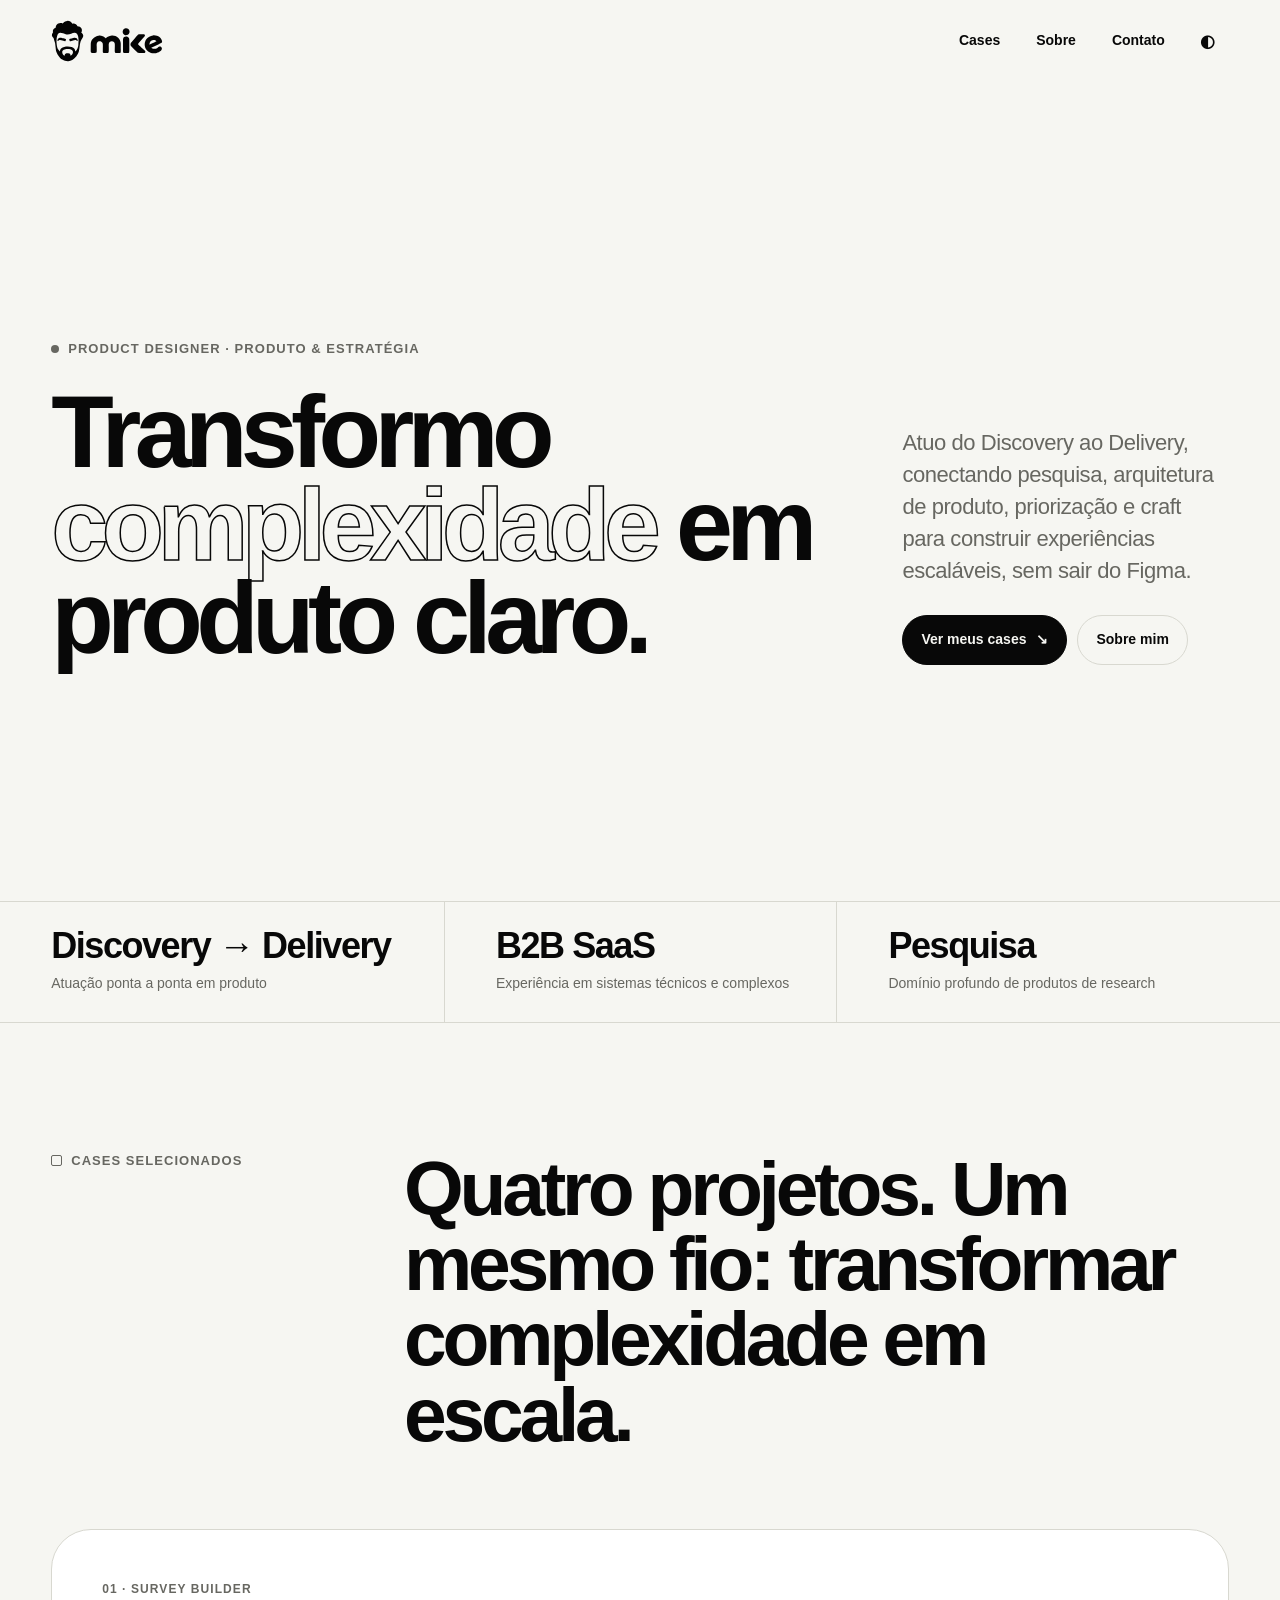
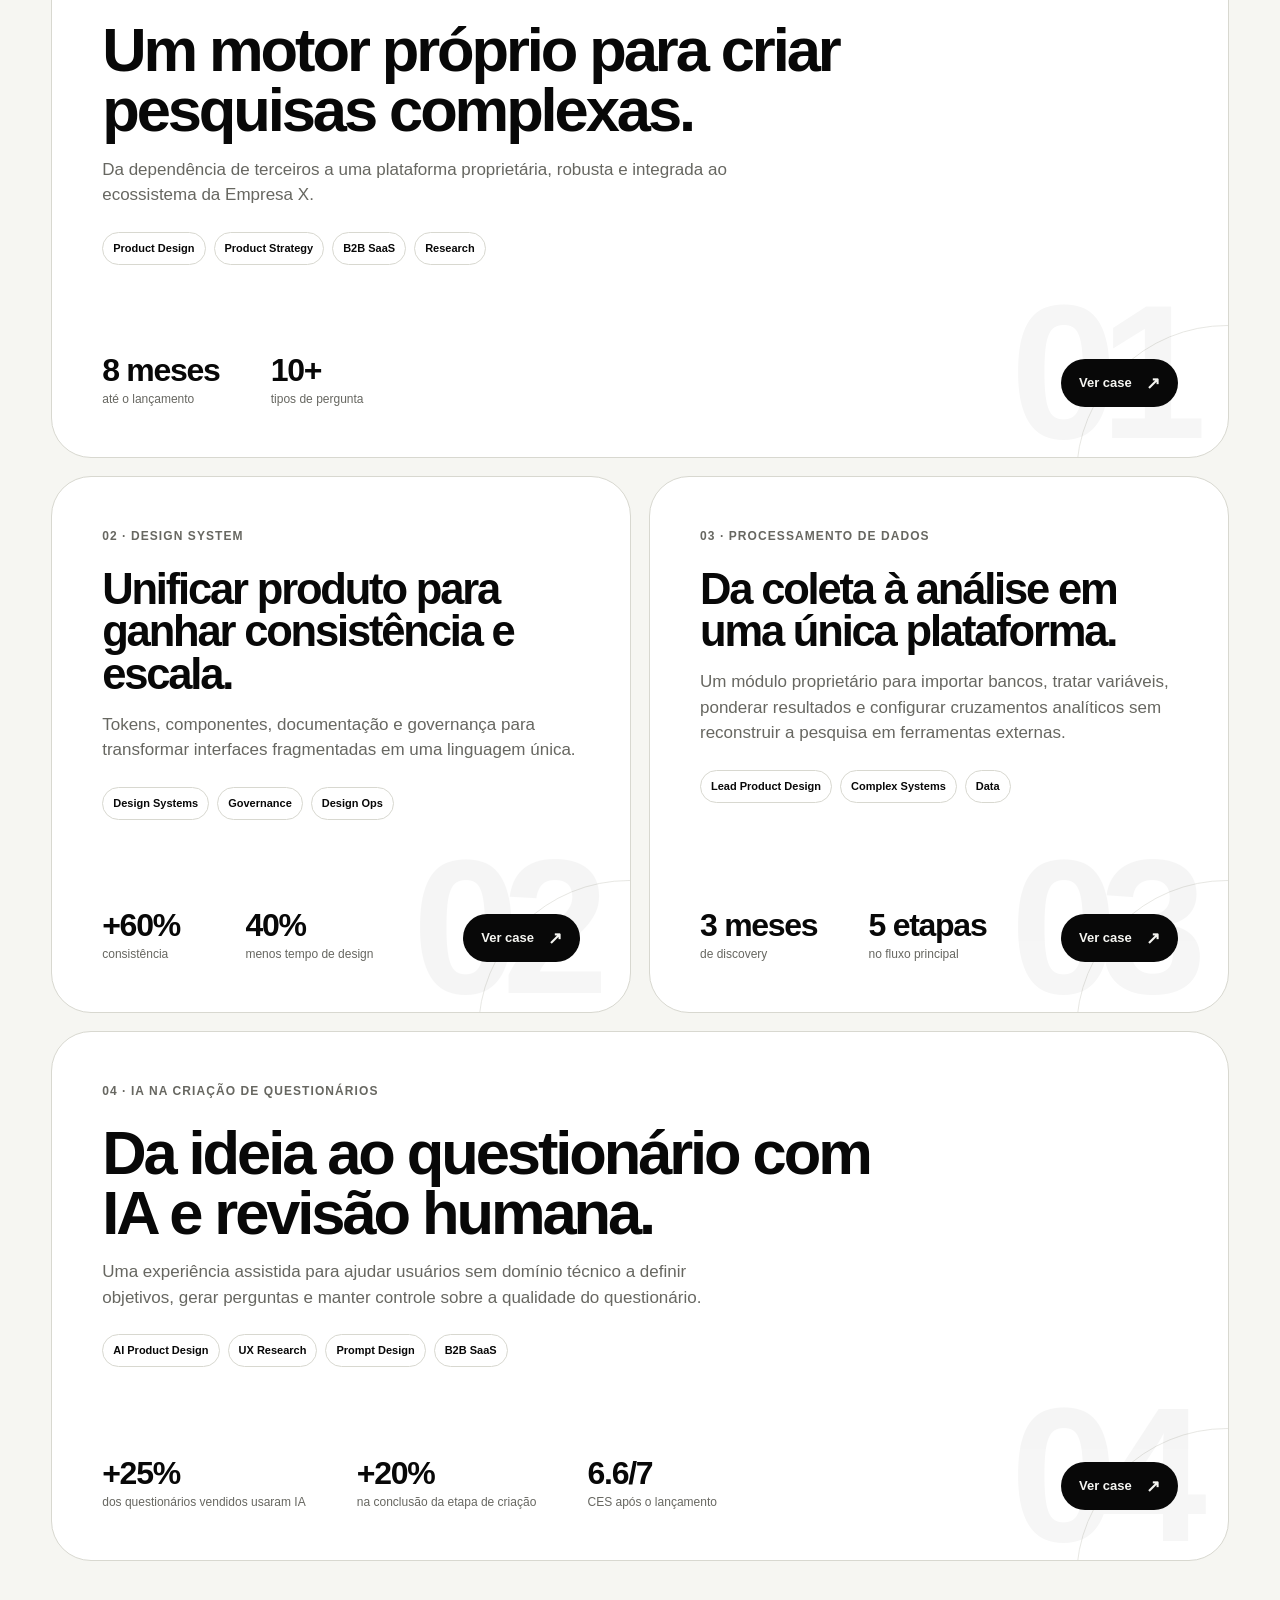
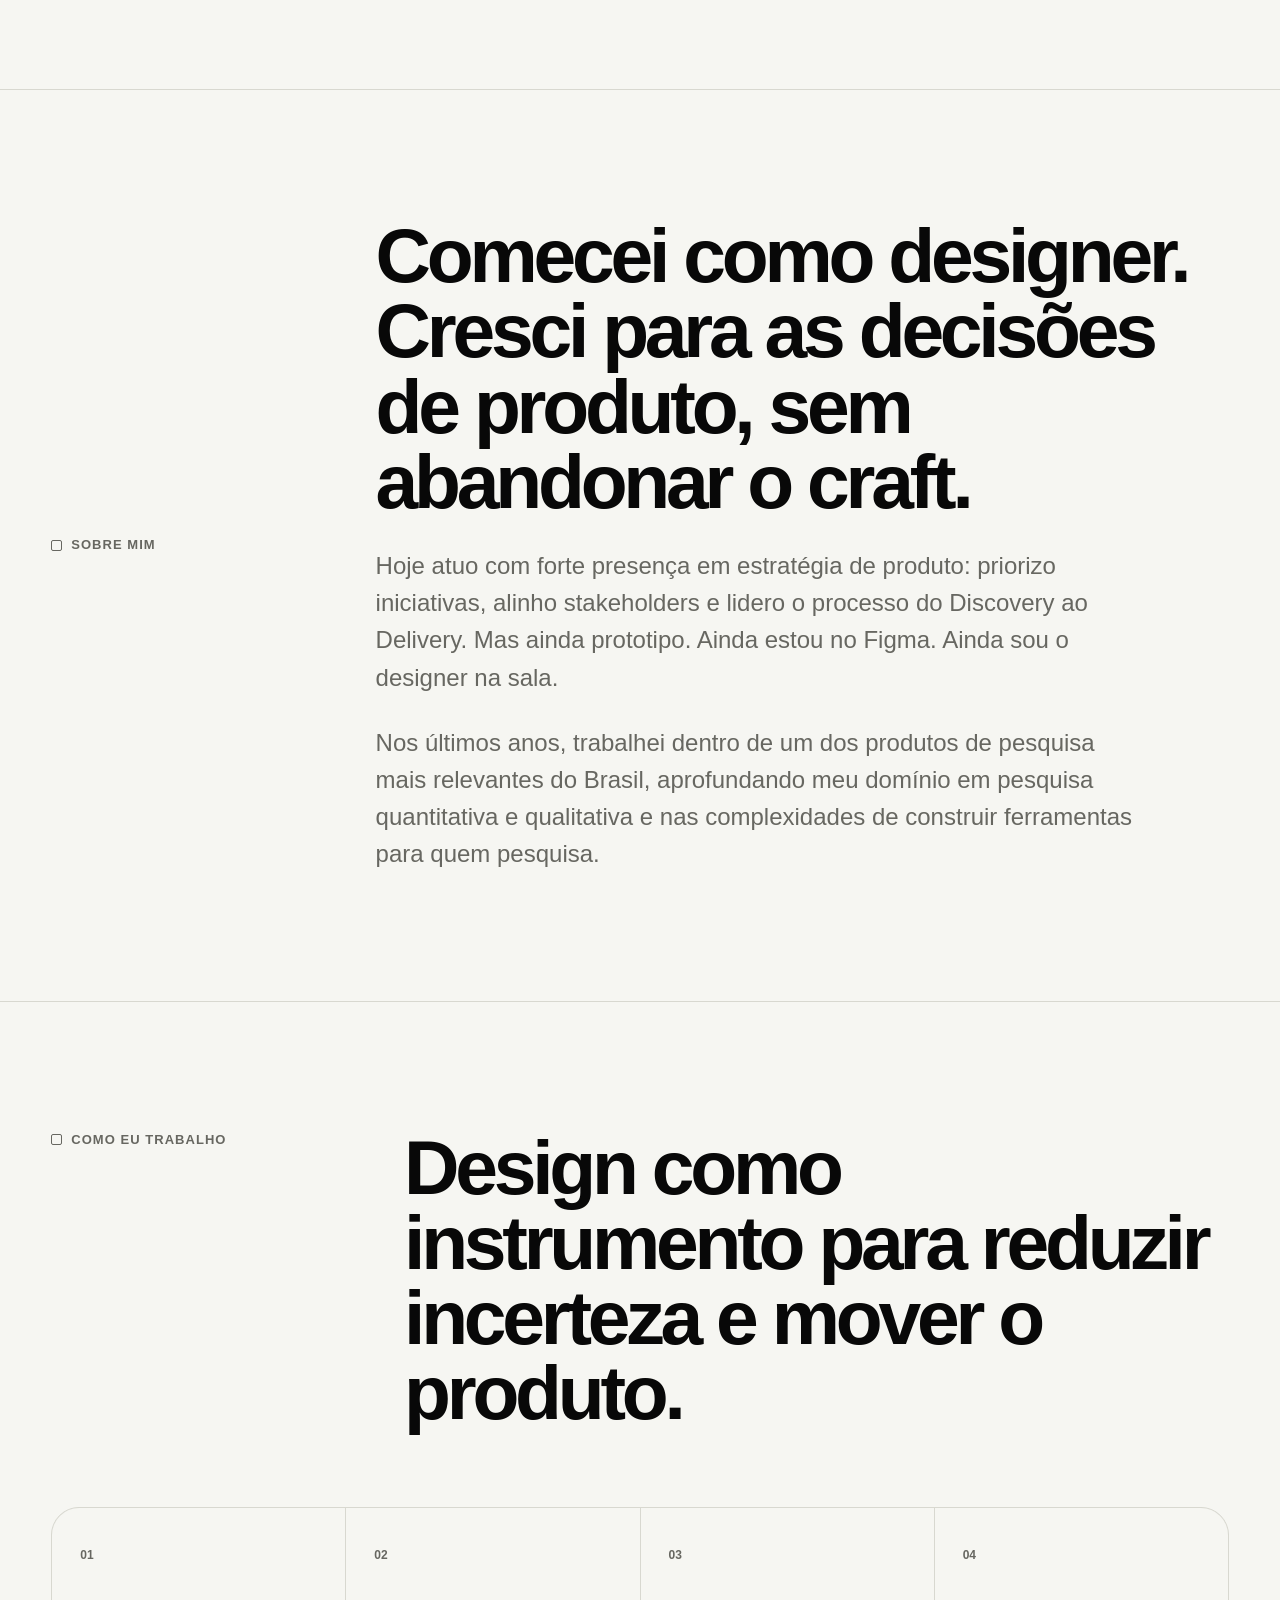
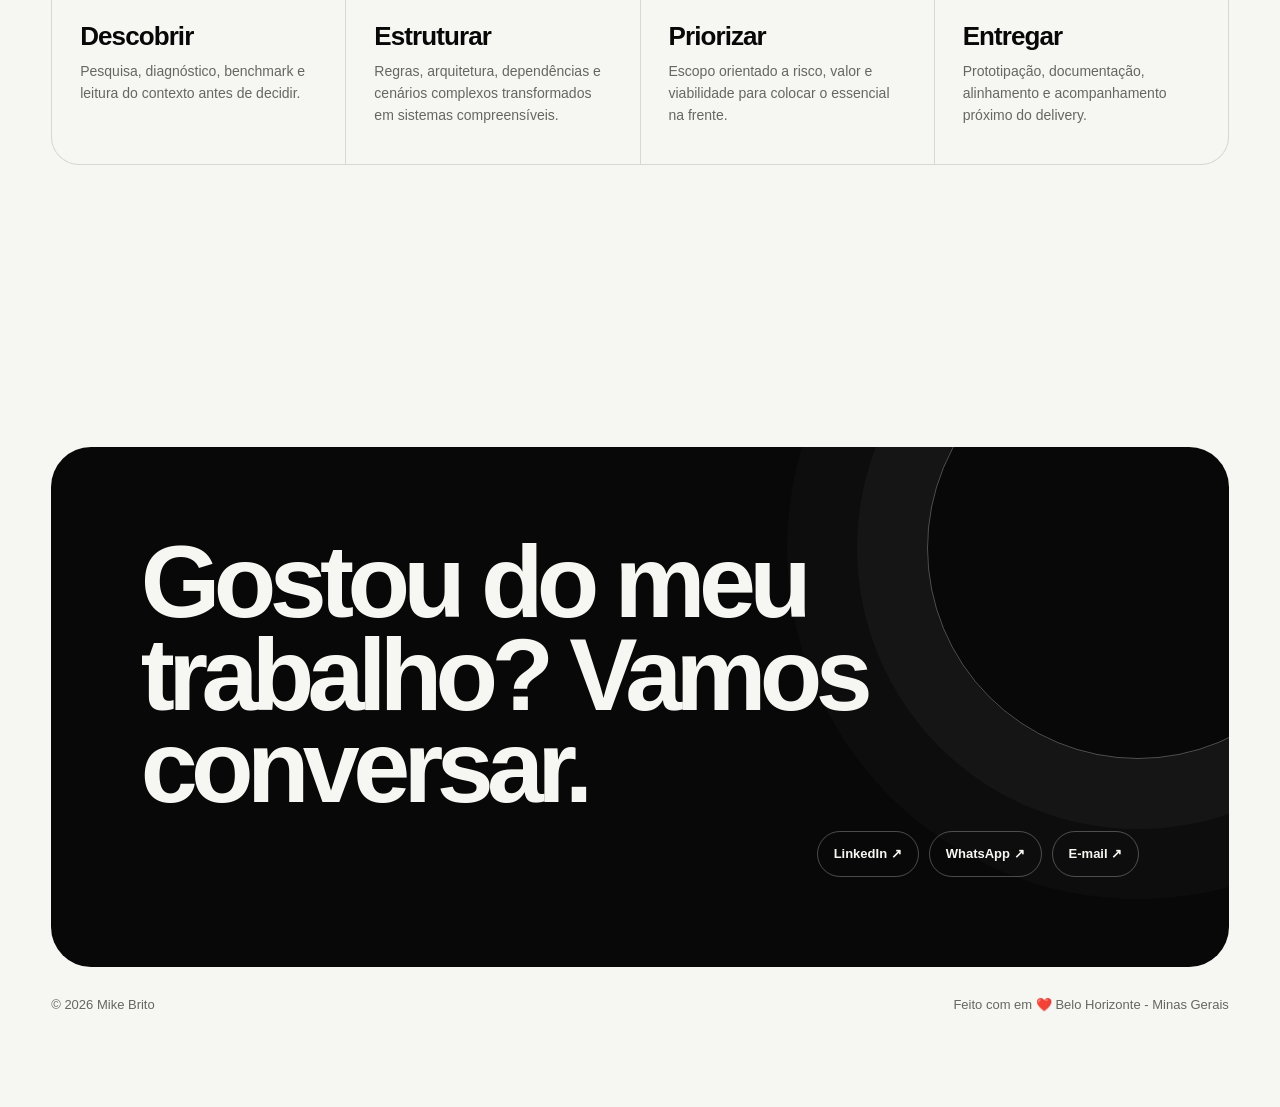
==== commit 6296c623: "Update index.html" ====
--- a/index.html
+++ b/index.html
@@ -74,7 +74,7 @@
             <div class="card-content">
               <div class="card-index">01 · SURVEY BUILDER</div>
               <h3 class="card-title">Um motor próprio para criar pesquisas complexas.</h3>
-              <p class="card-desc">Da dependência de terceiros a uma plataforma proprietária, robusta e integrada ao ecossistema da empresa.</p>
+              <p class="card-desc">Da dependência de terceiros a uma plataforma proprietária, robusta e integrada ao ecossistema da Empresa X.</p>
               <div class="card-tags">
                 <span class="tag">Product Design</span>
                 <span class="tag">Product Strategy</span>
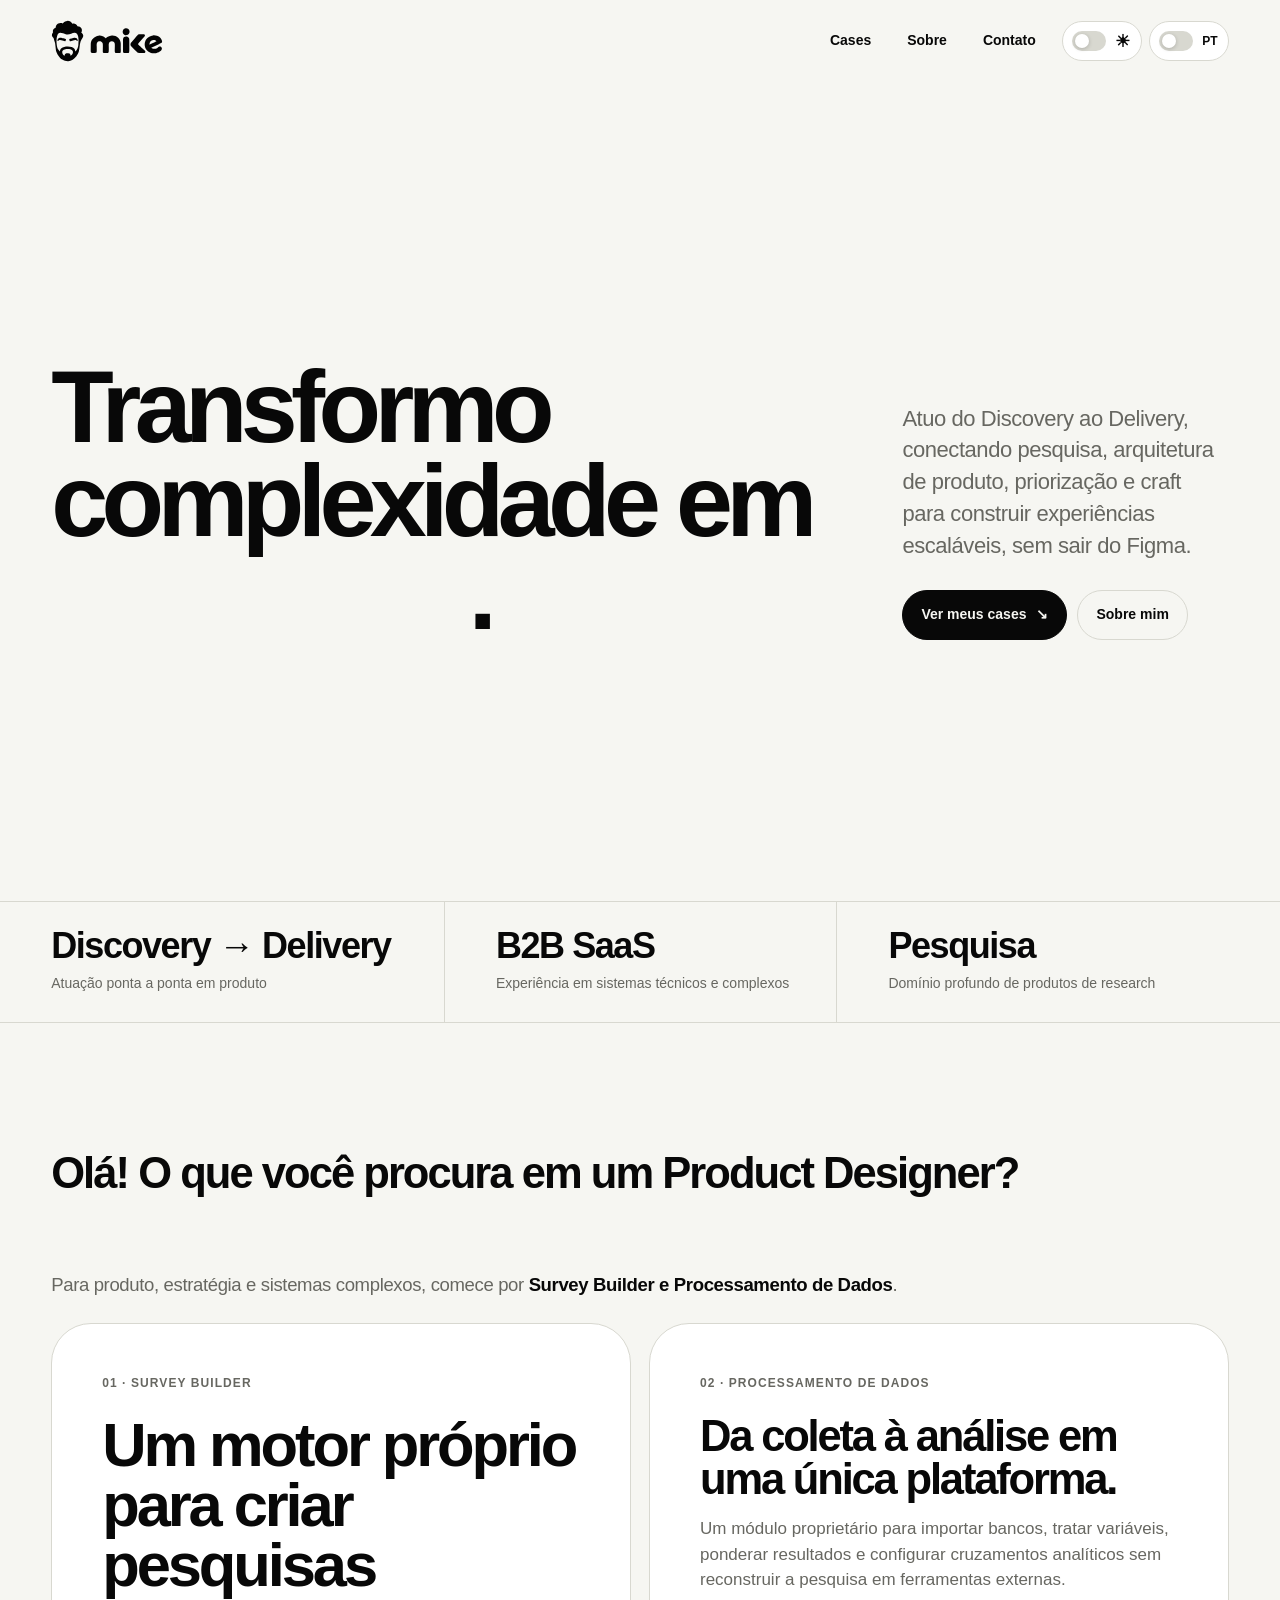
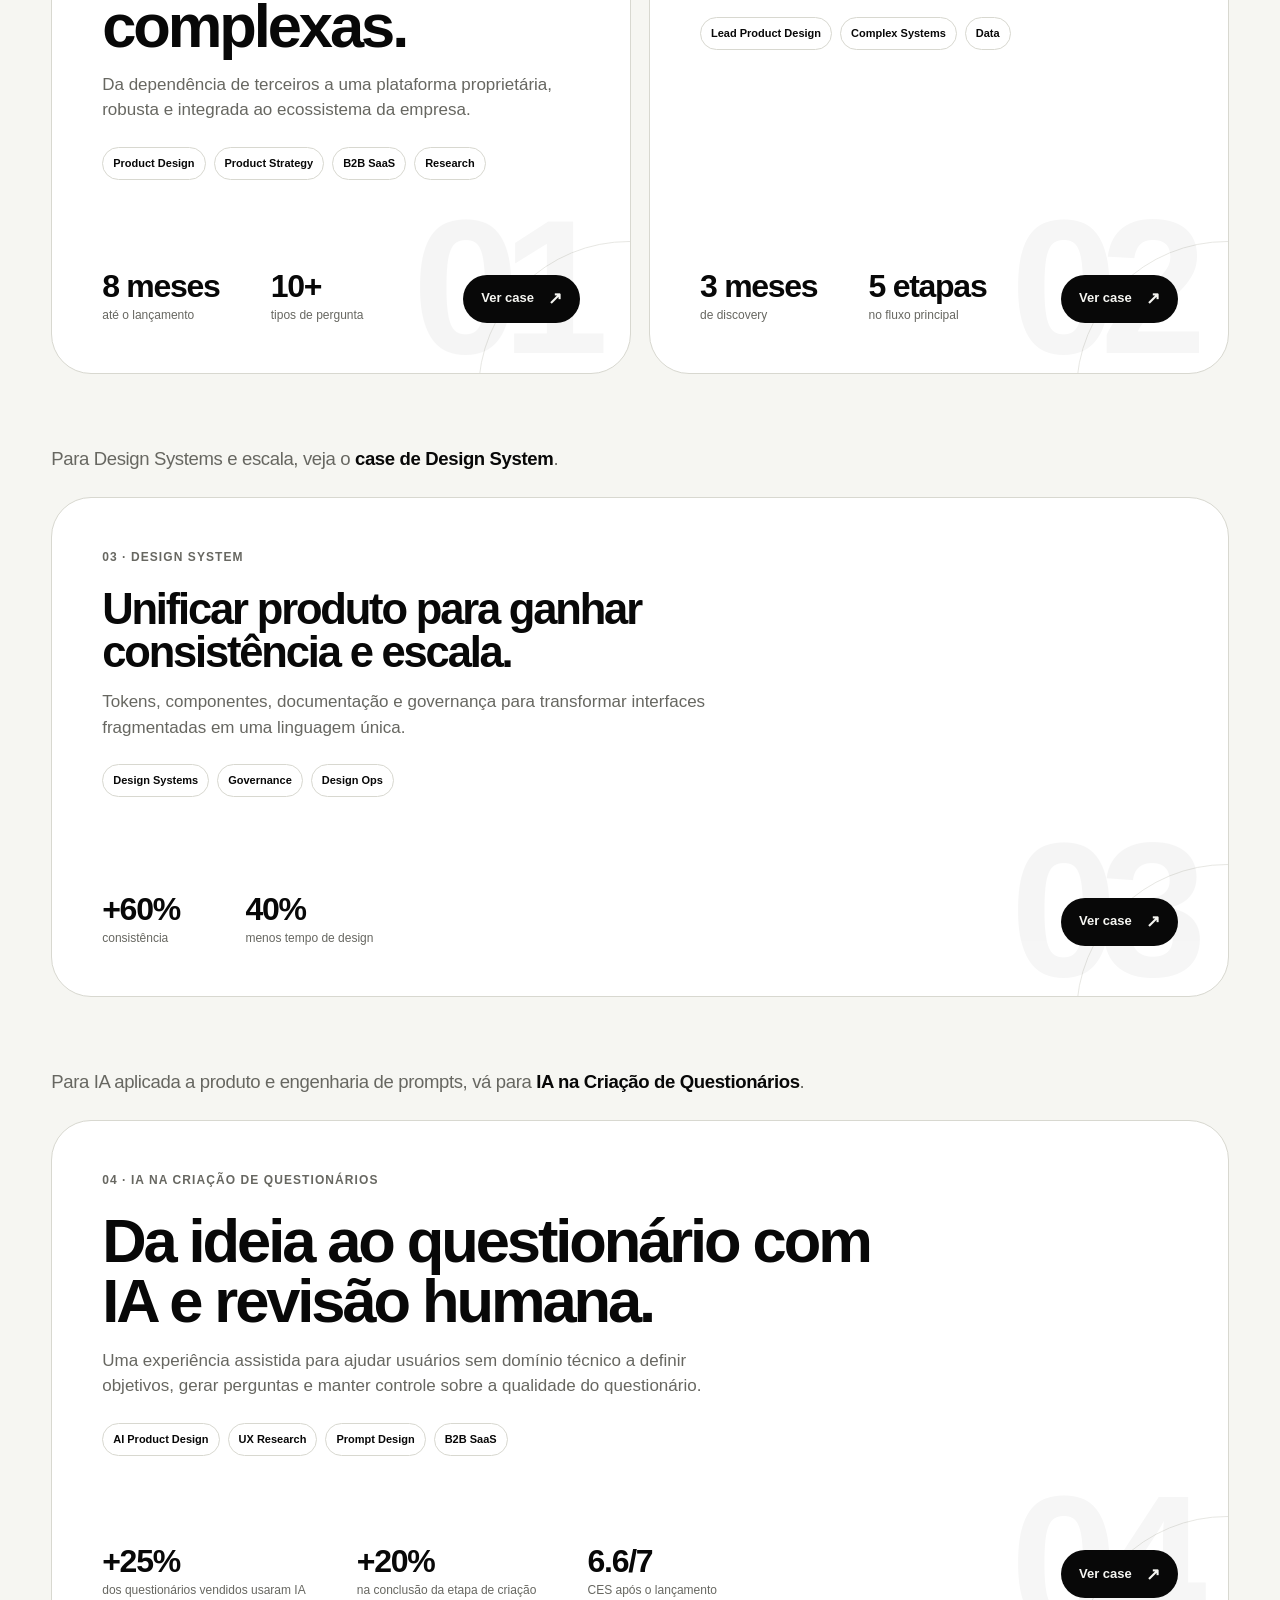
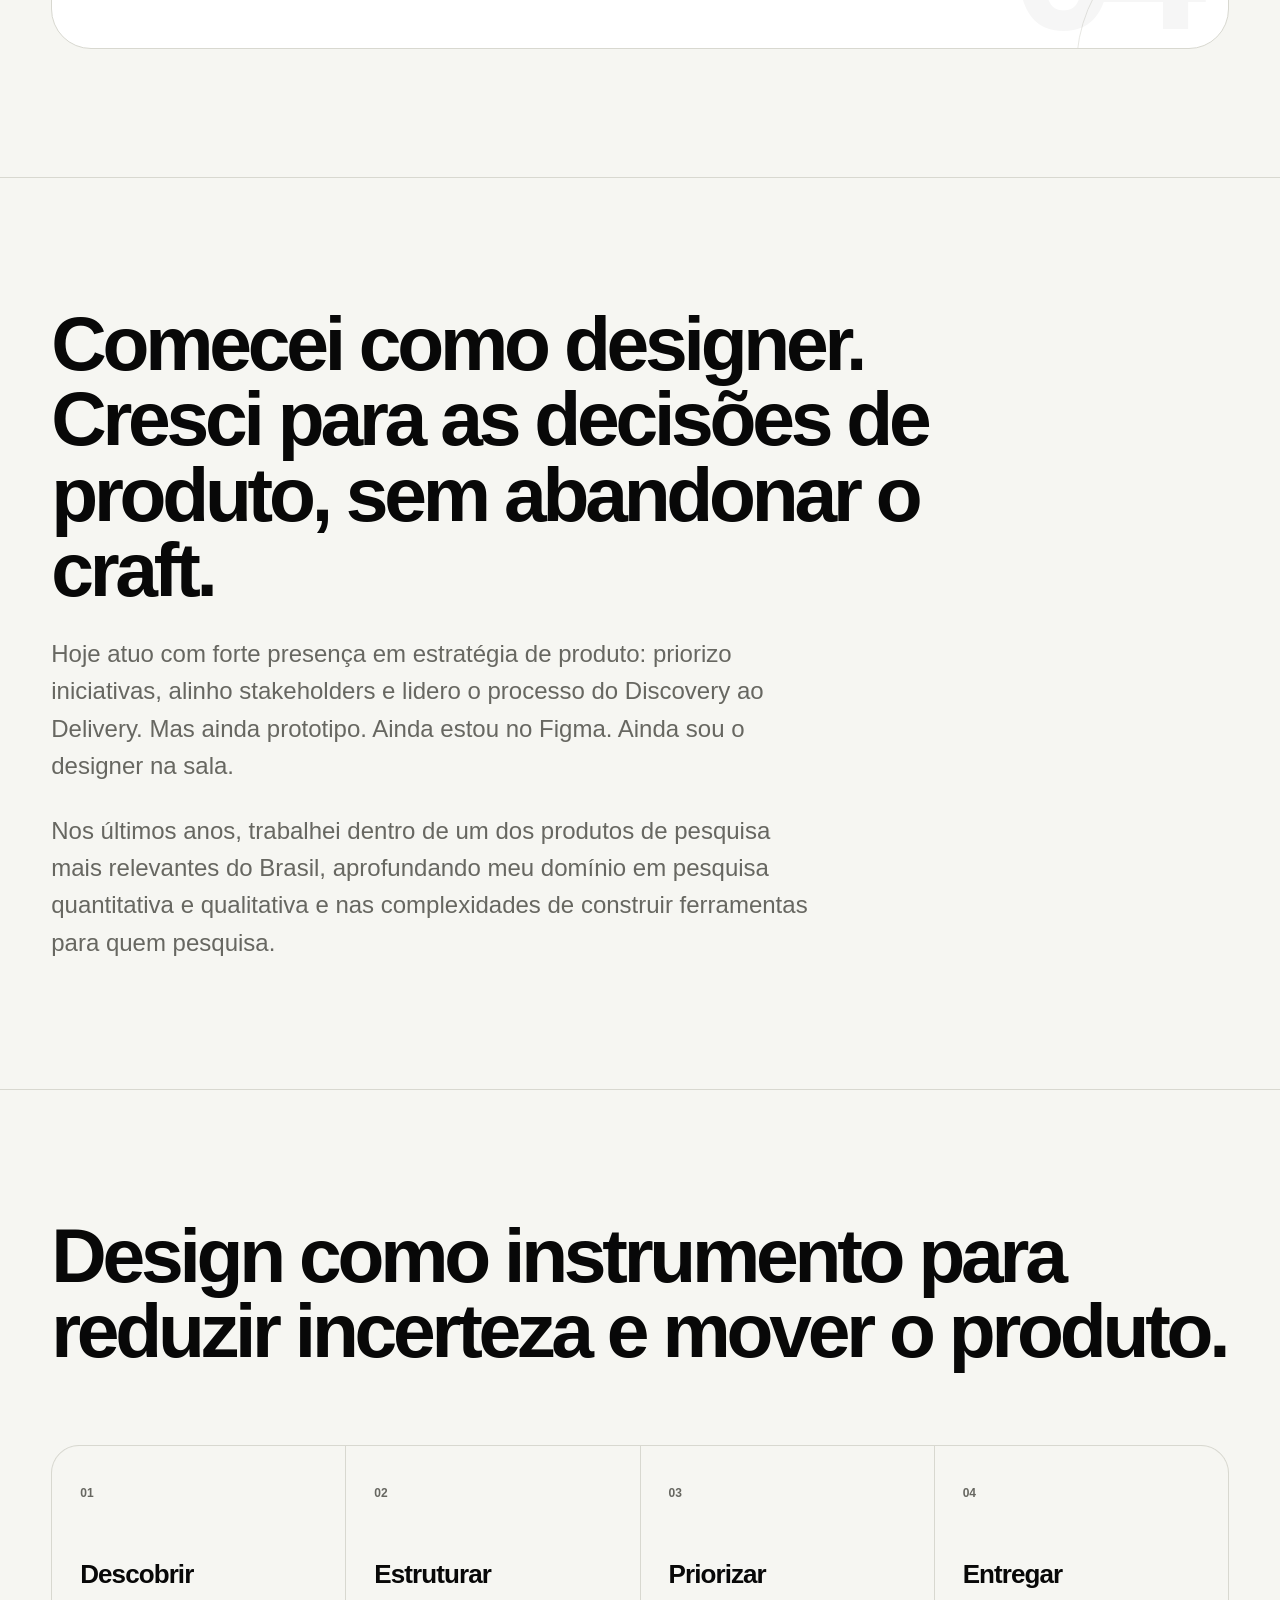
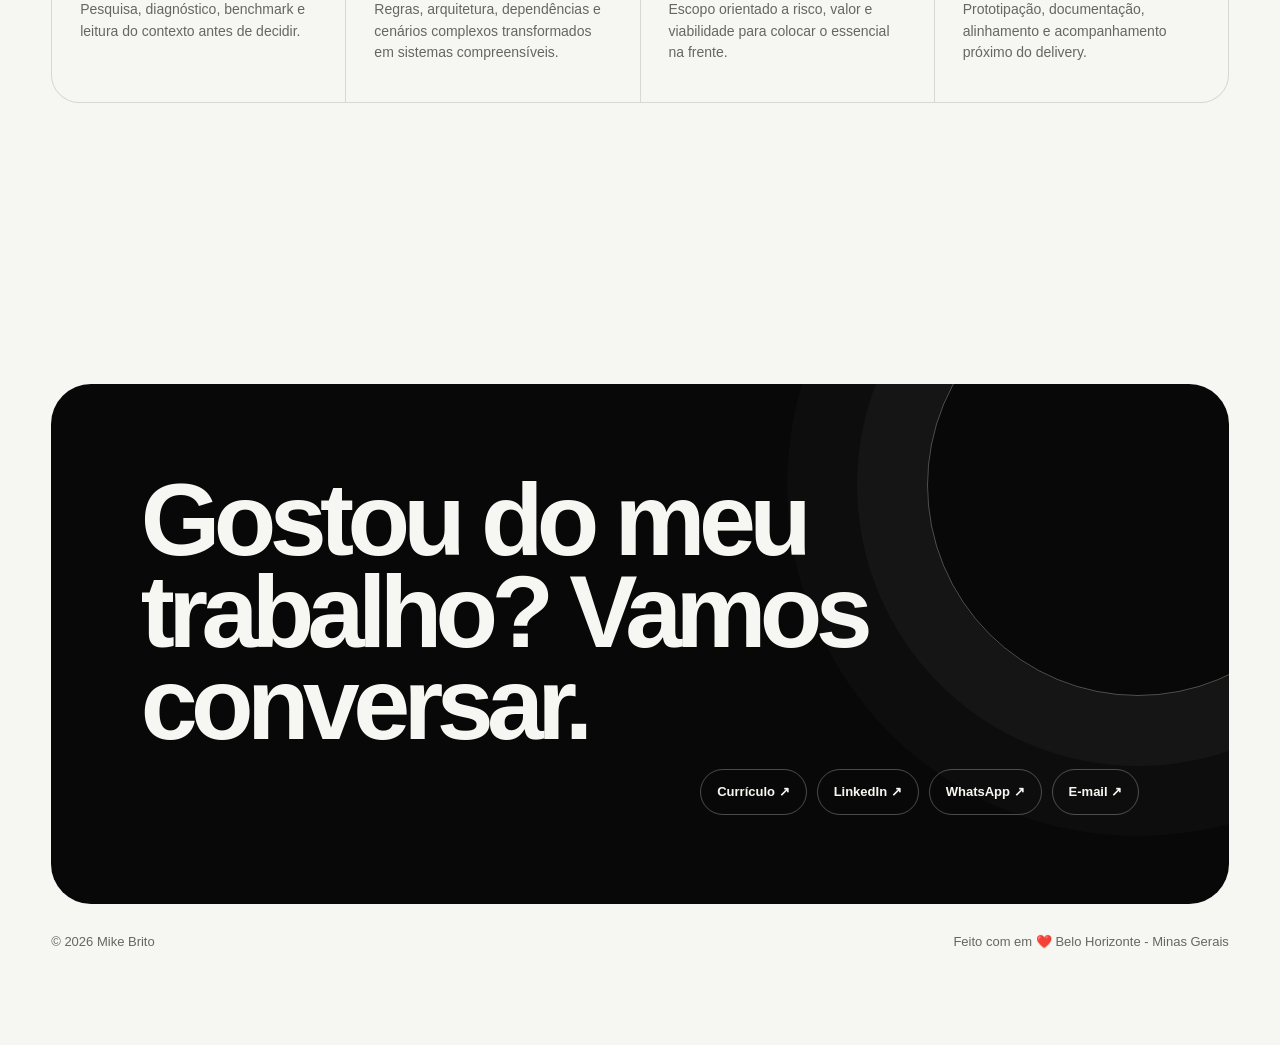
==== commit 6928af17: "Add animated rotating hero statement" ====
--- a/index.html
+++ b/index.html
@@ -19,6 +19,44 @@
   <link rel="icon" href="./assets/favicon.svg" type="image/svg+xml" />
   <link rel="manifest" href="./site.webmanifest" />
   <link rel="stylesheet" href="./styles.css" />
+  <style>
+    .hero-rotating-visual { display: block; }
+    .hero-rotating-word {
+      display: inline-grid;
+      vertical-align: baseline;
+      position: relative;
+    }
+    .hero-rotating-word > span {
+      grid-area: 1 / 1;
+      opacity: 0;
+      transform: translateY(.28em);
+      animation: hero-word-cycle 8s cubic-bezier(.2,.8,.2,1) infinite;
+    }
+    .hero-rotating-word > span:nth-child(1) { animation-delay: -.4s; }
+    .hero-rotating-word > span:nth-child(2) { animation-delay: 1.6s; }
+    .hero-rotating-word > span:nth-child(3) { animation-delay: 3.6s; }
+    .hero-rotating-word > span:nth-child(4) { animation-delay: 5.6s; }
+    @keyframes hero-word-cycle {
+      0% { opacity: 0; transform: translateY(.28em); }
+      5%, 20% { opacity: 1; transform: translateY(0); }
+      25%, 100% { opacity: 0; transform: translateY(-.28em); }
+    }
+    .sr-only {
+      position: absolute;
+      width: 1px;
+      height: 1px;
+      padding: 0;
+      margin: -1px;
+      overflow: hidden;
+      clip: rect(0,0,0,0);
+      white-space: nowrap;
+      border: 0;
+    }
+    @media (prefers-reduced-motion: reduce) {
+      .hero-rotating-word > span { animation: none; display: none; opacity: 1; transform: none; }
+      .hero-rotating-word > span:first-child { display: block; }
+    }
+  </style>
 </head>
 <body>
   <a class="skip-link" href="#conteudo">Pular para o conteúdo</a>
@@ -41,8 +79,10 @@
     <section class="hero">
       <div class="shell hero-grid">
         <div class="reveal">
-          <div class="eyebrow">Product Designer · Produto & estratégia</div>
-          <h1>Transformo <span class="outline">complexidade</span> em produto claro.</h1>
+          <h1 class="hero-rotating-title">
+            <span class="hero-rotating-visual" aria-hidden="true">Transformo complexidade em <span class="hero-rotating-word"><span>clareza</span><span>estratégia</span><span>escala</span><span>impacto</span></span>.</span>
+            <span class="sr-only">Transformo complexidade em clareza, estratégia, escala e impacto.</span>
+          </h1>
         </div>
         <div class="hero-copy reveal">
           <p>Atuo do Discovery ao Delivery, conectando pesquisa, arquitetura de produto, priorização e craft para construir experiências escaláveis, sem sair do Figma.</p>
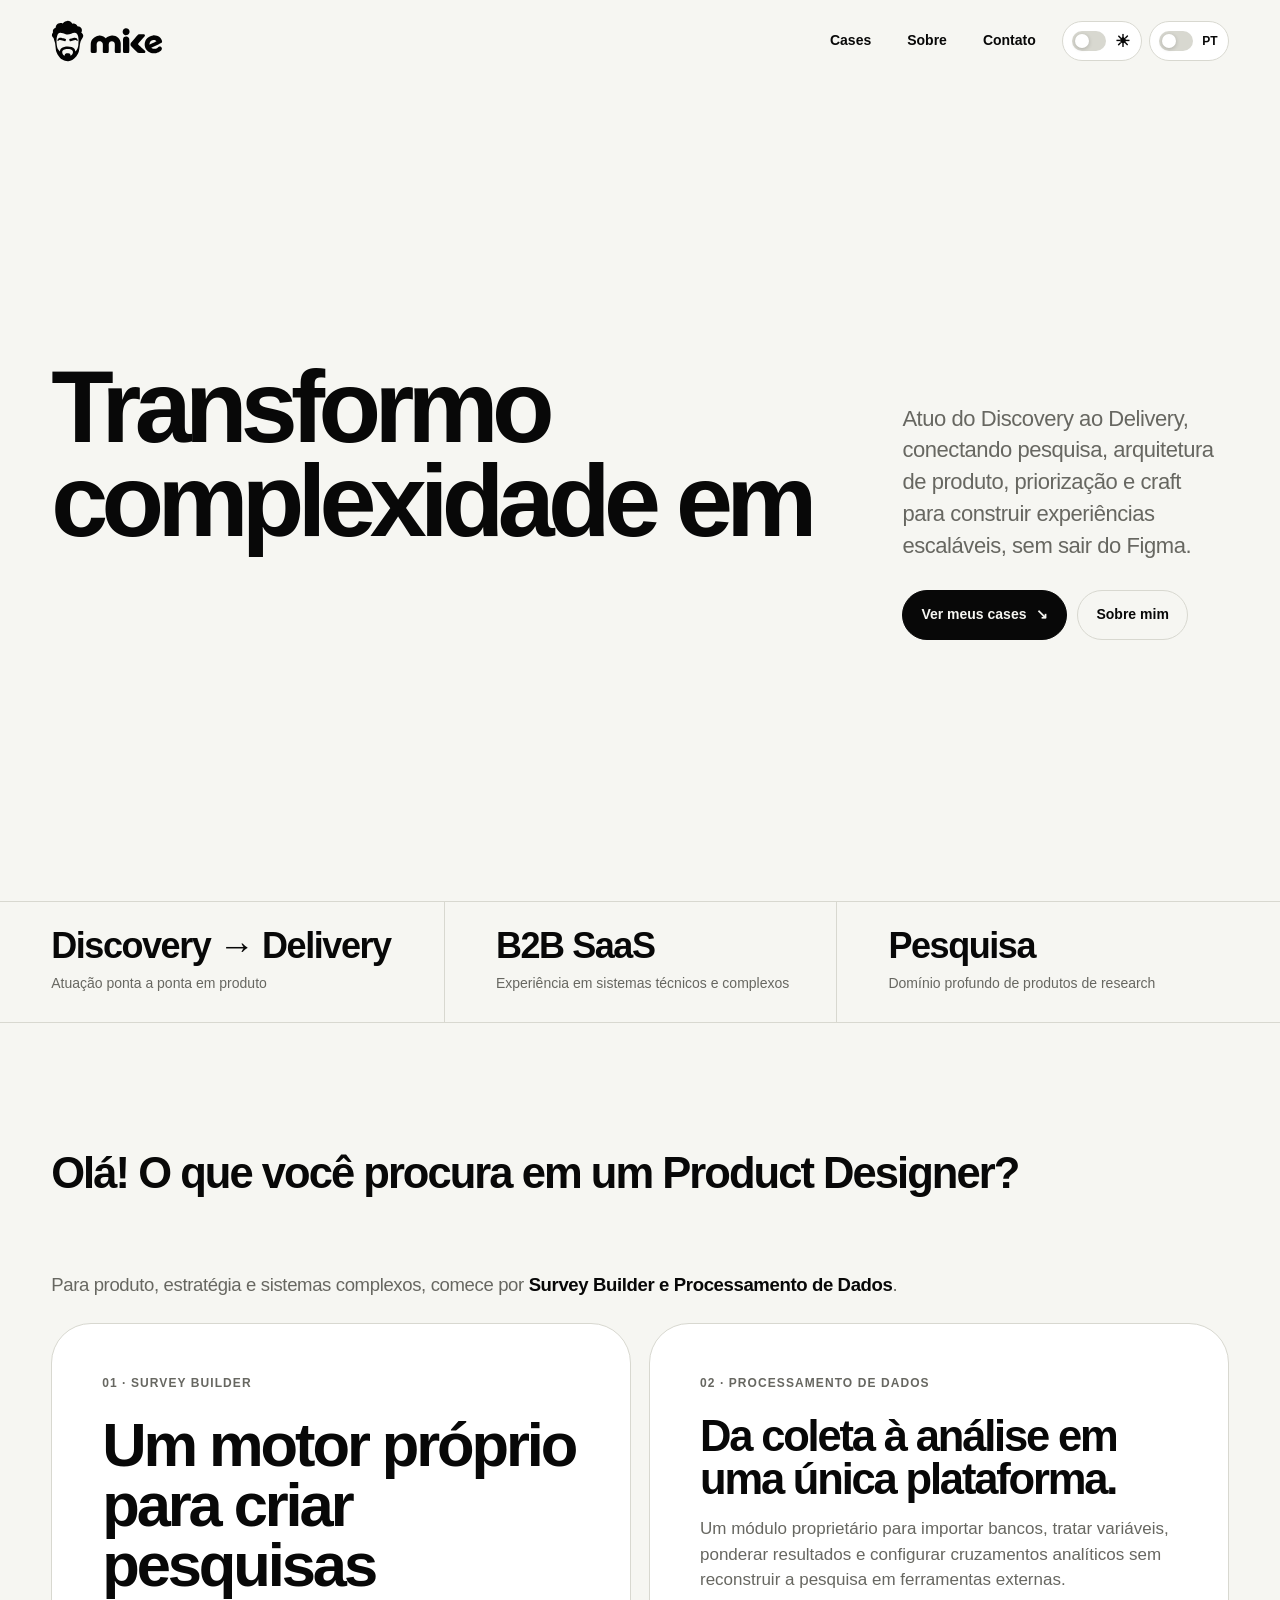
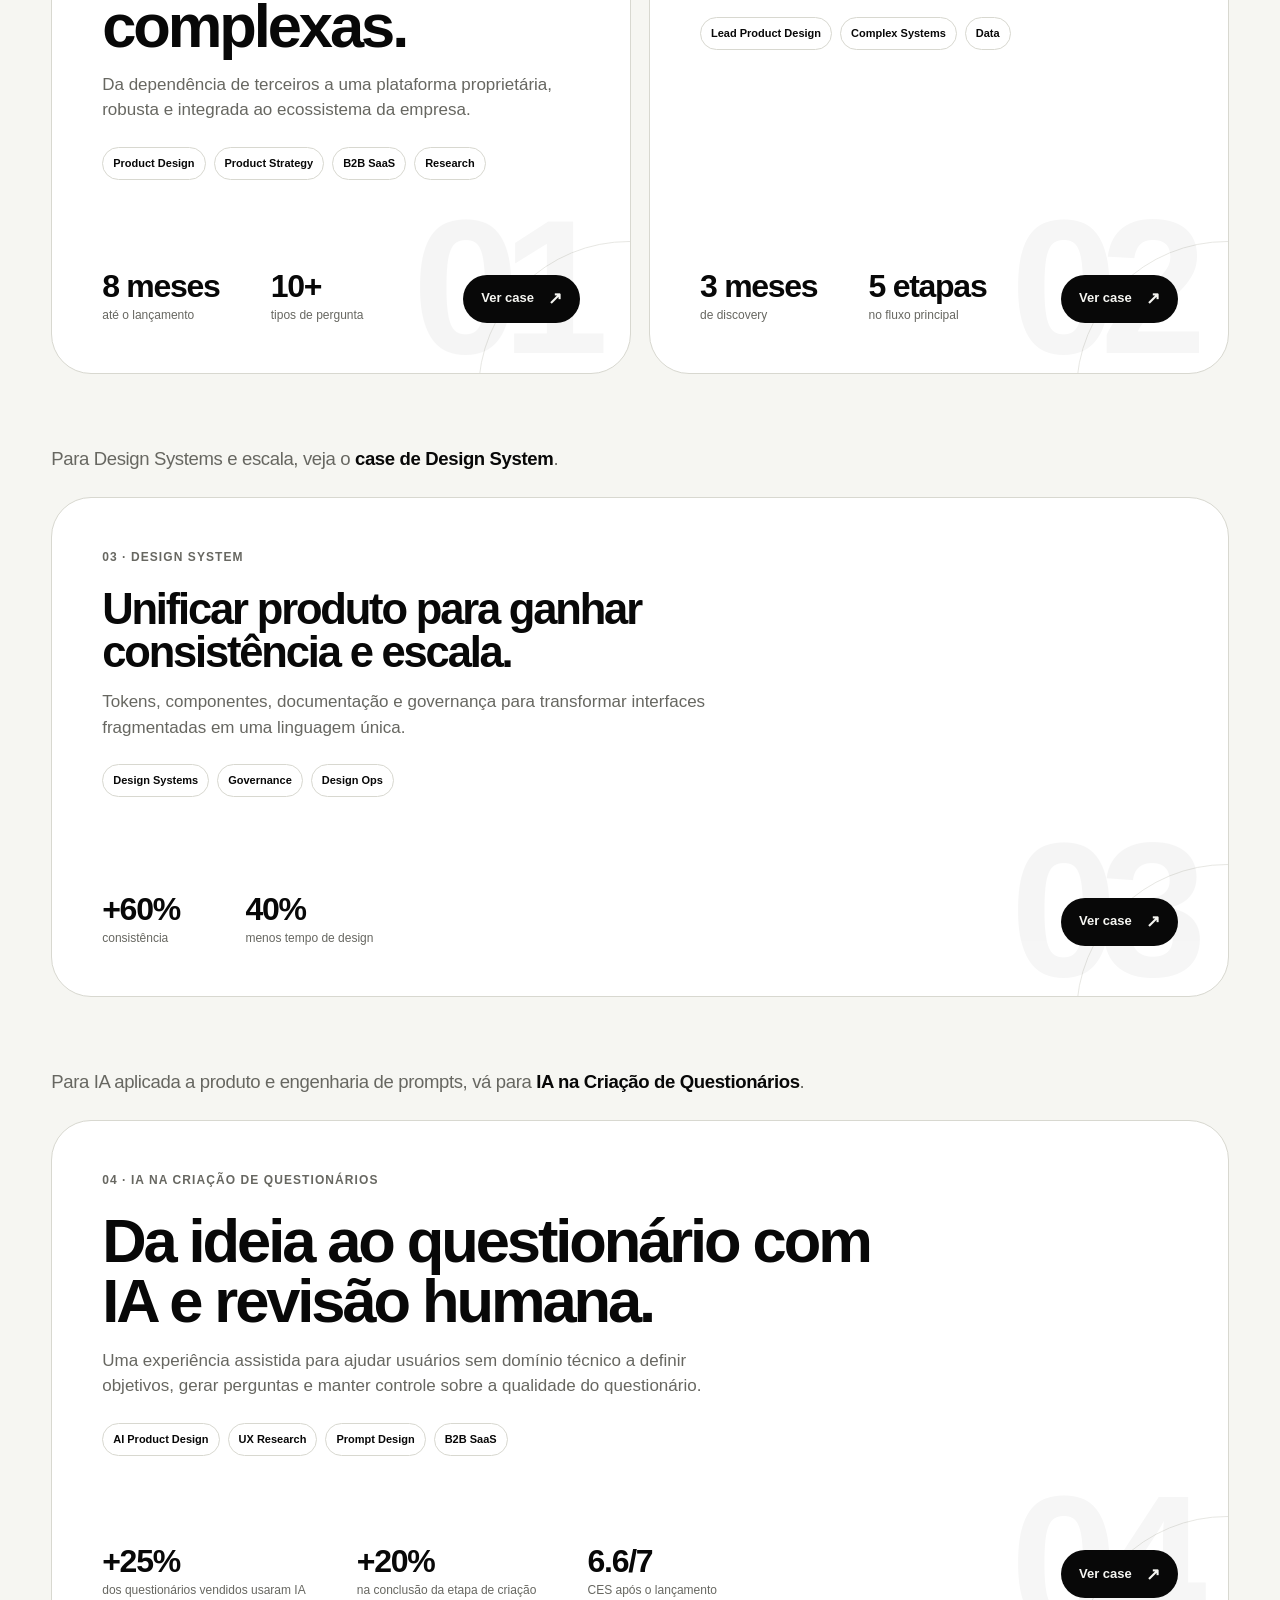
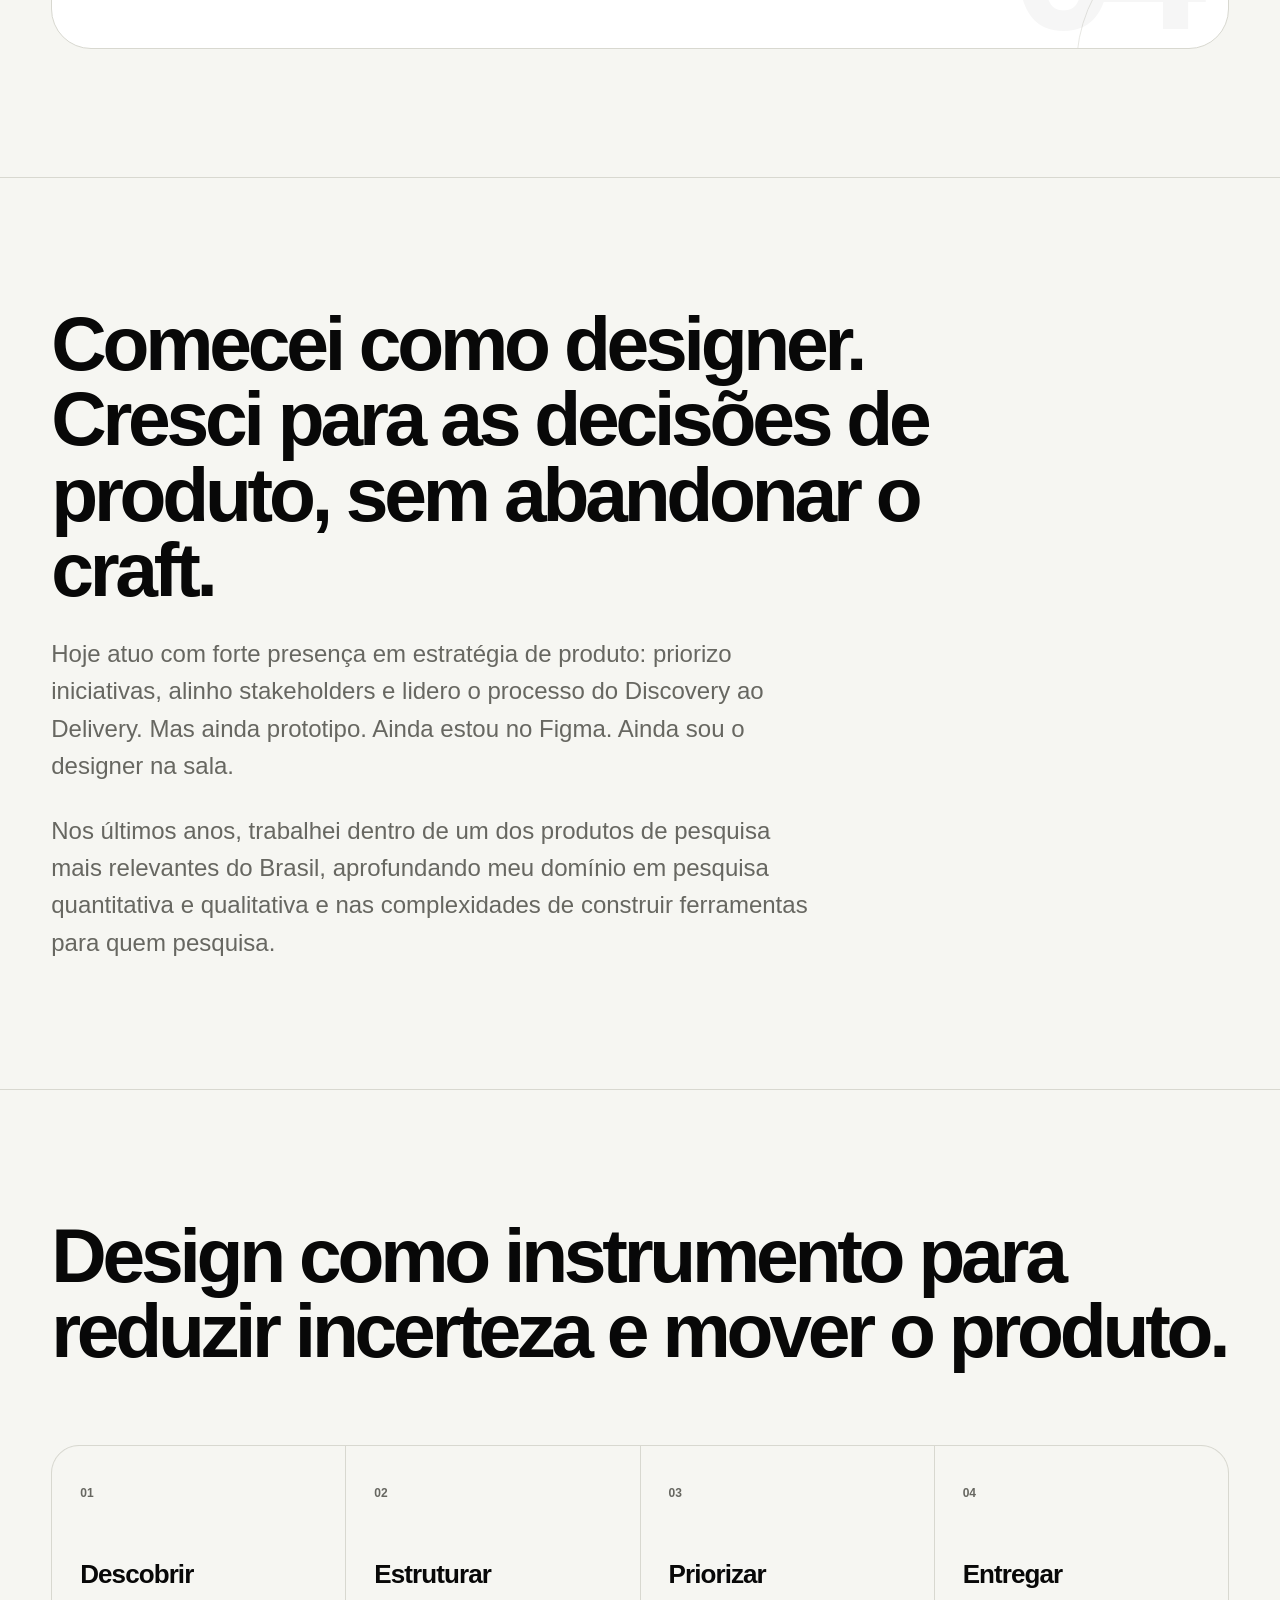
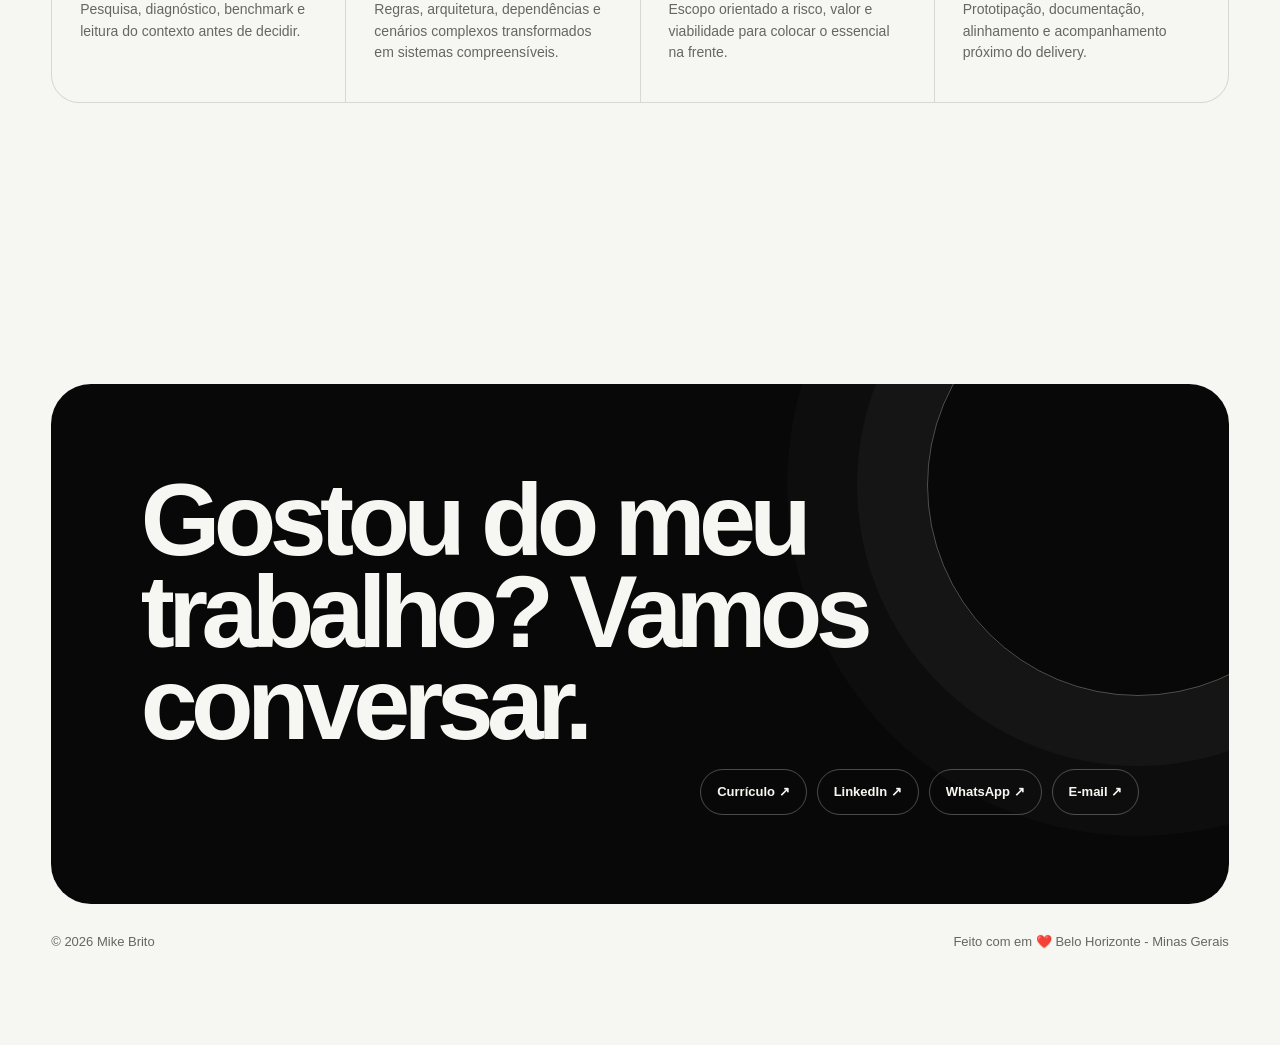
==== commit f0779d0e: "Keep rotating hero punctuation with outlined word" ====
--- a/index.html
+++ b/index.html
@@ -29,6 +29,9 @@
     .hero-rotating-word > span {
       grid-area: 1 / 1;
       opacity: 0;
+      color: transparent;
+      -webkit-text-stroke: 1.5px var(--fg);
+      text-stroke: 1.5px var(--fg);
       transform: translateY(.28em);
       animation: hero-word-cycle 8s cubic-bezier(.2,.8,.2,1) infinite;
     }
@@ -80,7 +83,7 @@
       <div class="shell hero-grid">
         <div class="reveal">
           <h1 class="hero-rotating-title">
-            <span class="hero-rotating-visual" aria-hidden="true">Transformo complexidade em <span class="hero-rotating-word"><span>clareza</span><span>estratégia</span><span>escala</span><span>impacto</span></span>.</span>
+            <span class="hero-rotating-visual" aria-hidden="true">Transformo complexidade em <span class="hero-rotating-word"><span>clareza.</span><span>estratégia.</span><span>escala.</span><span>impacto.</span></span></span>
             <span class="sr-only">Transformo complexidade em clareza, estratégia, escala e impacto.</span>
           </h1>
         </div>
